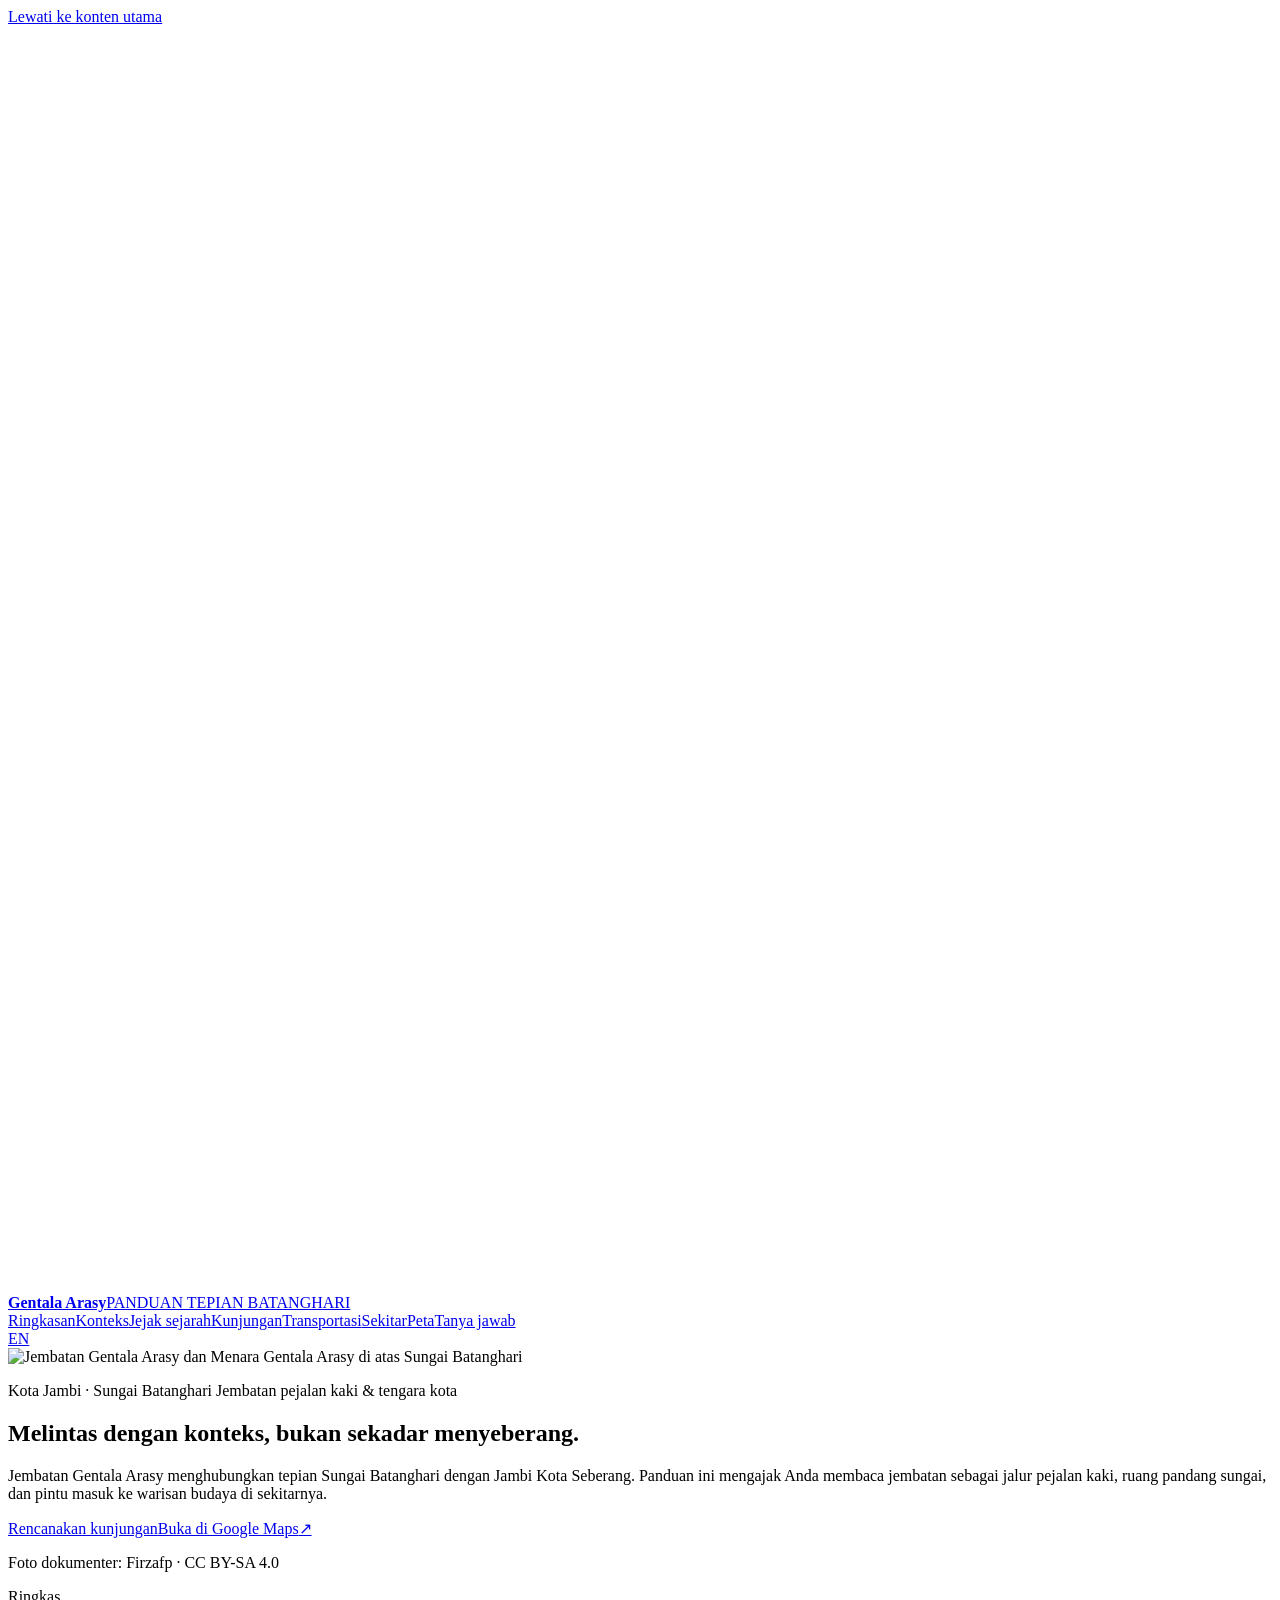
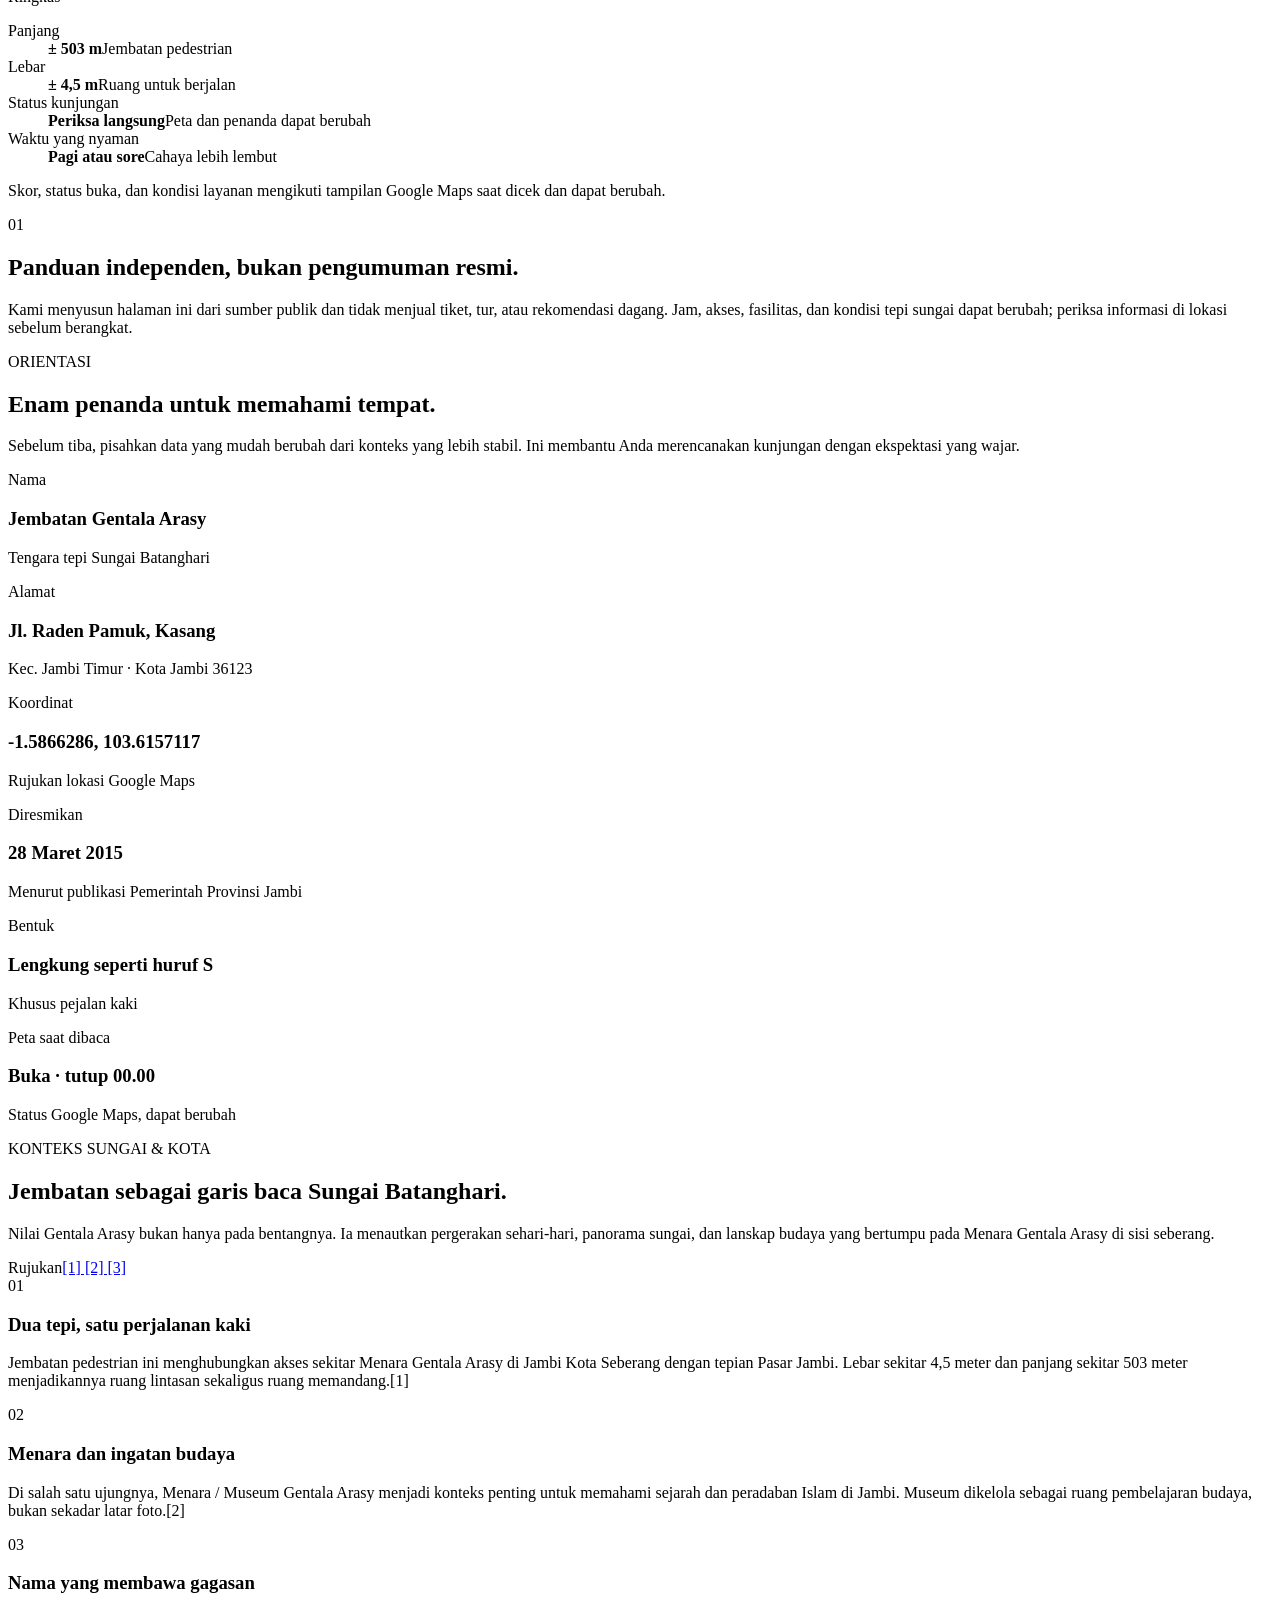
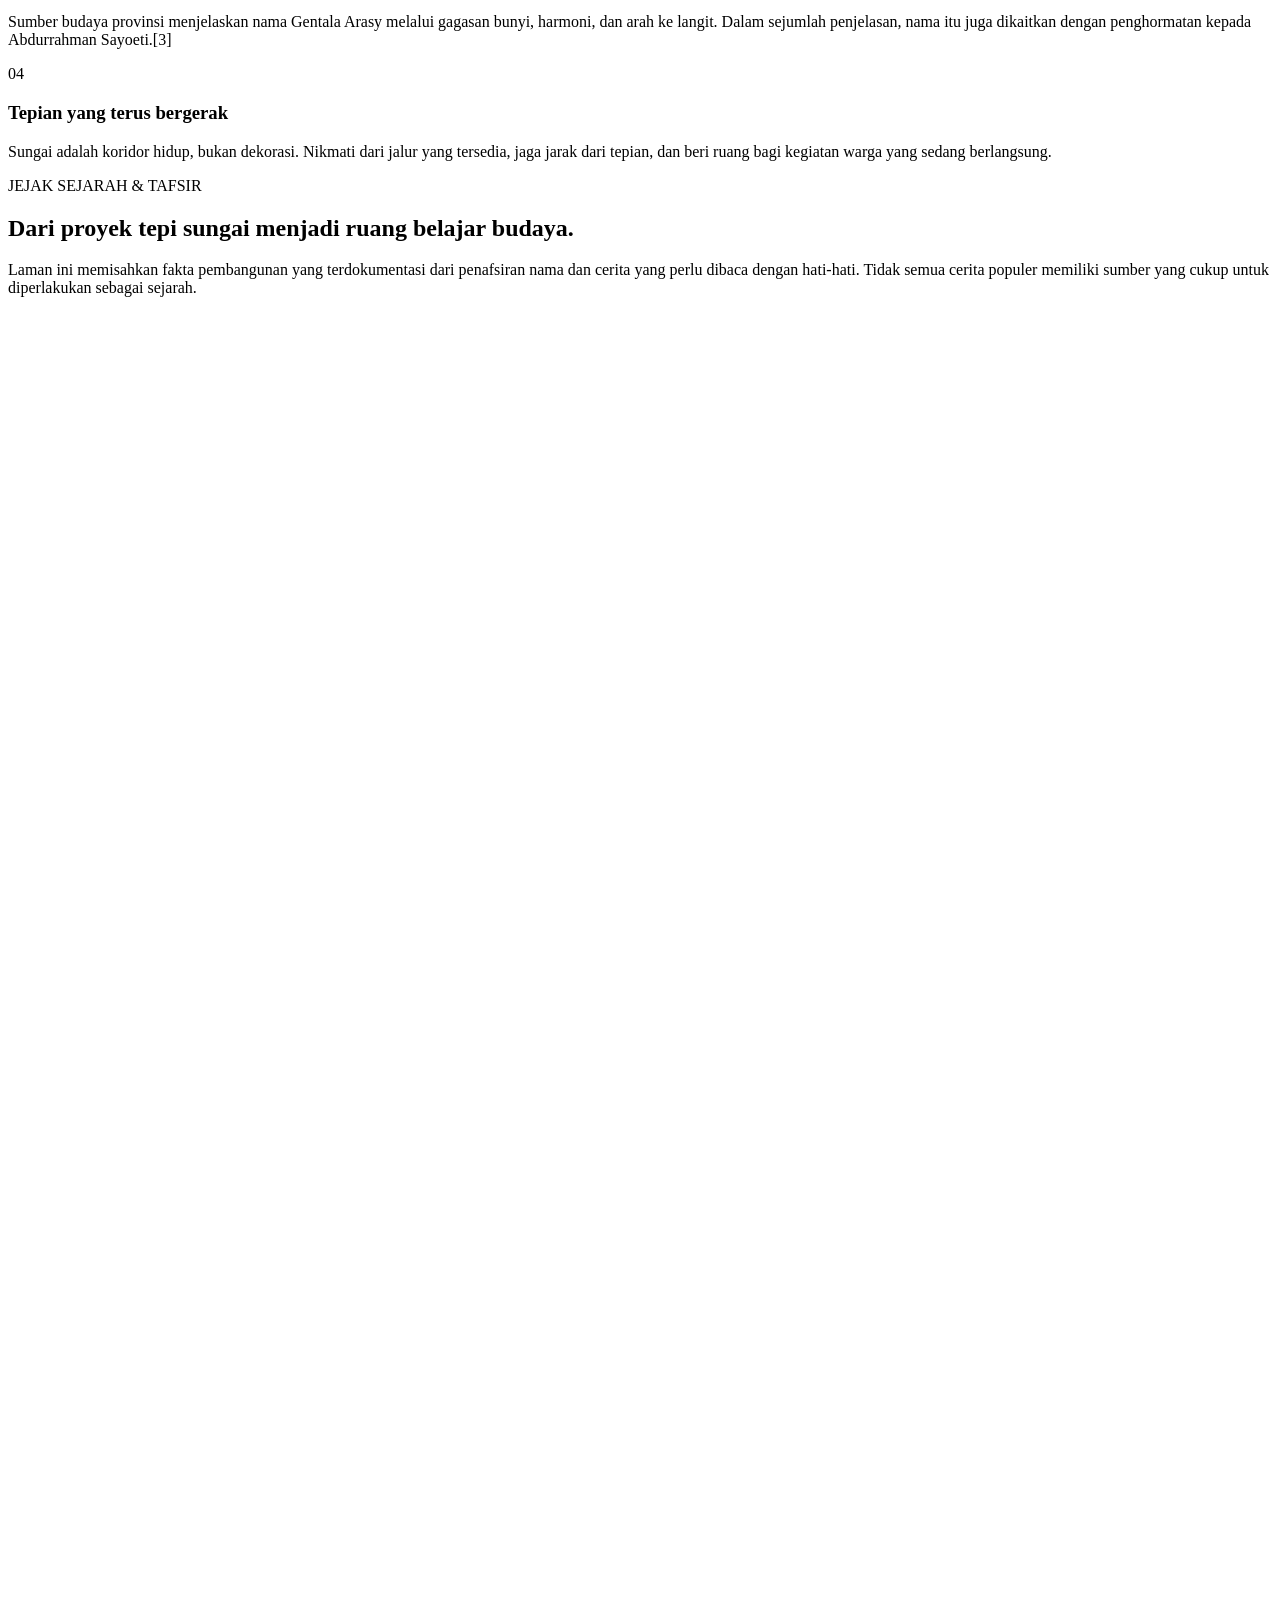
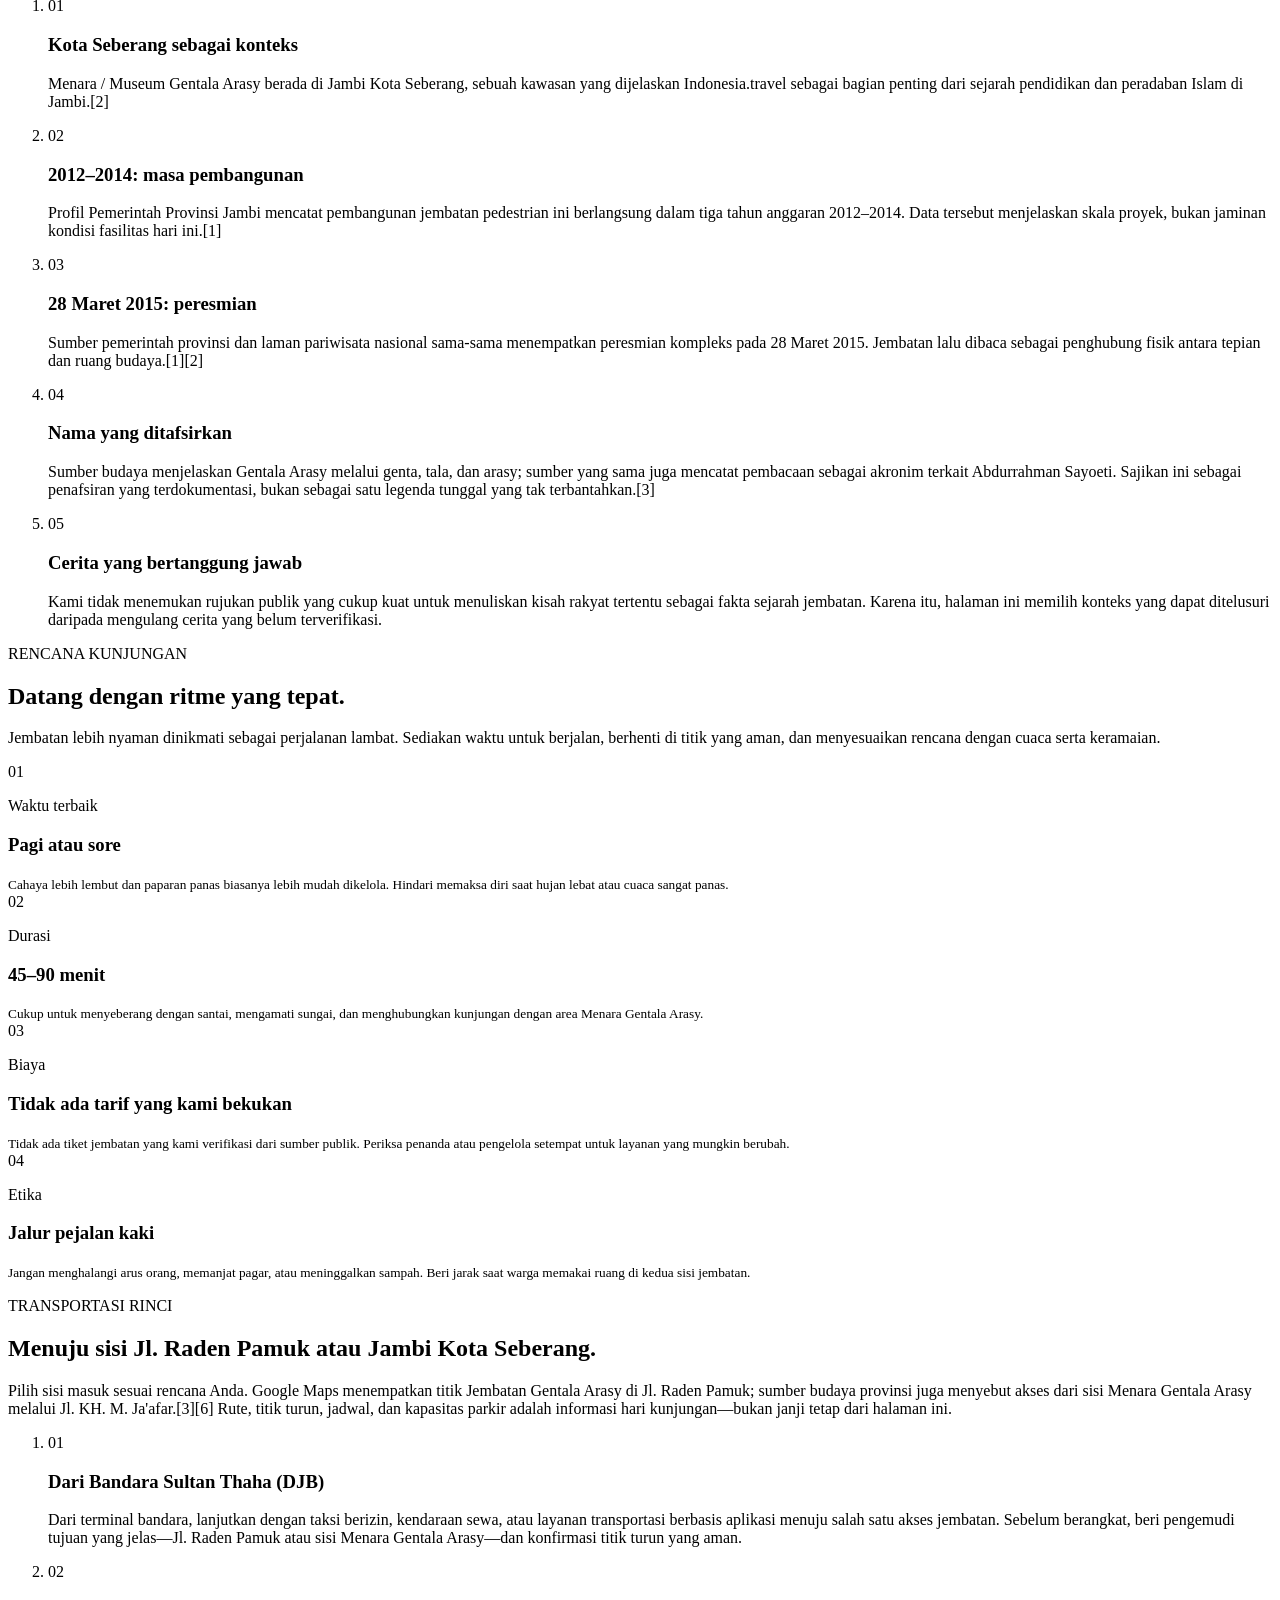
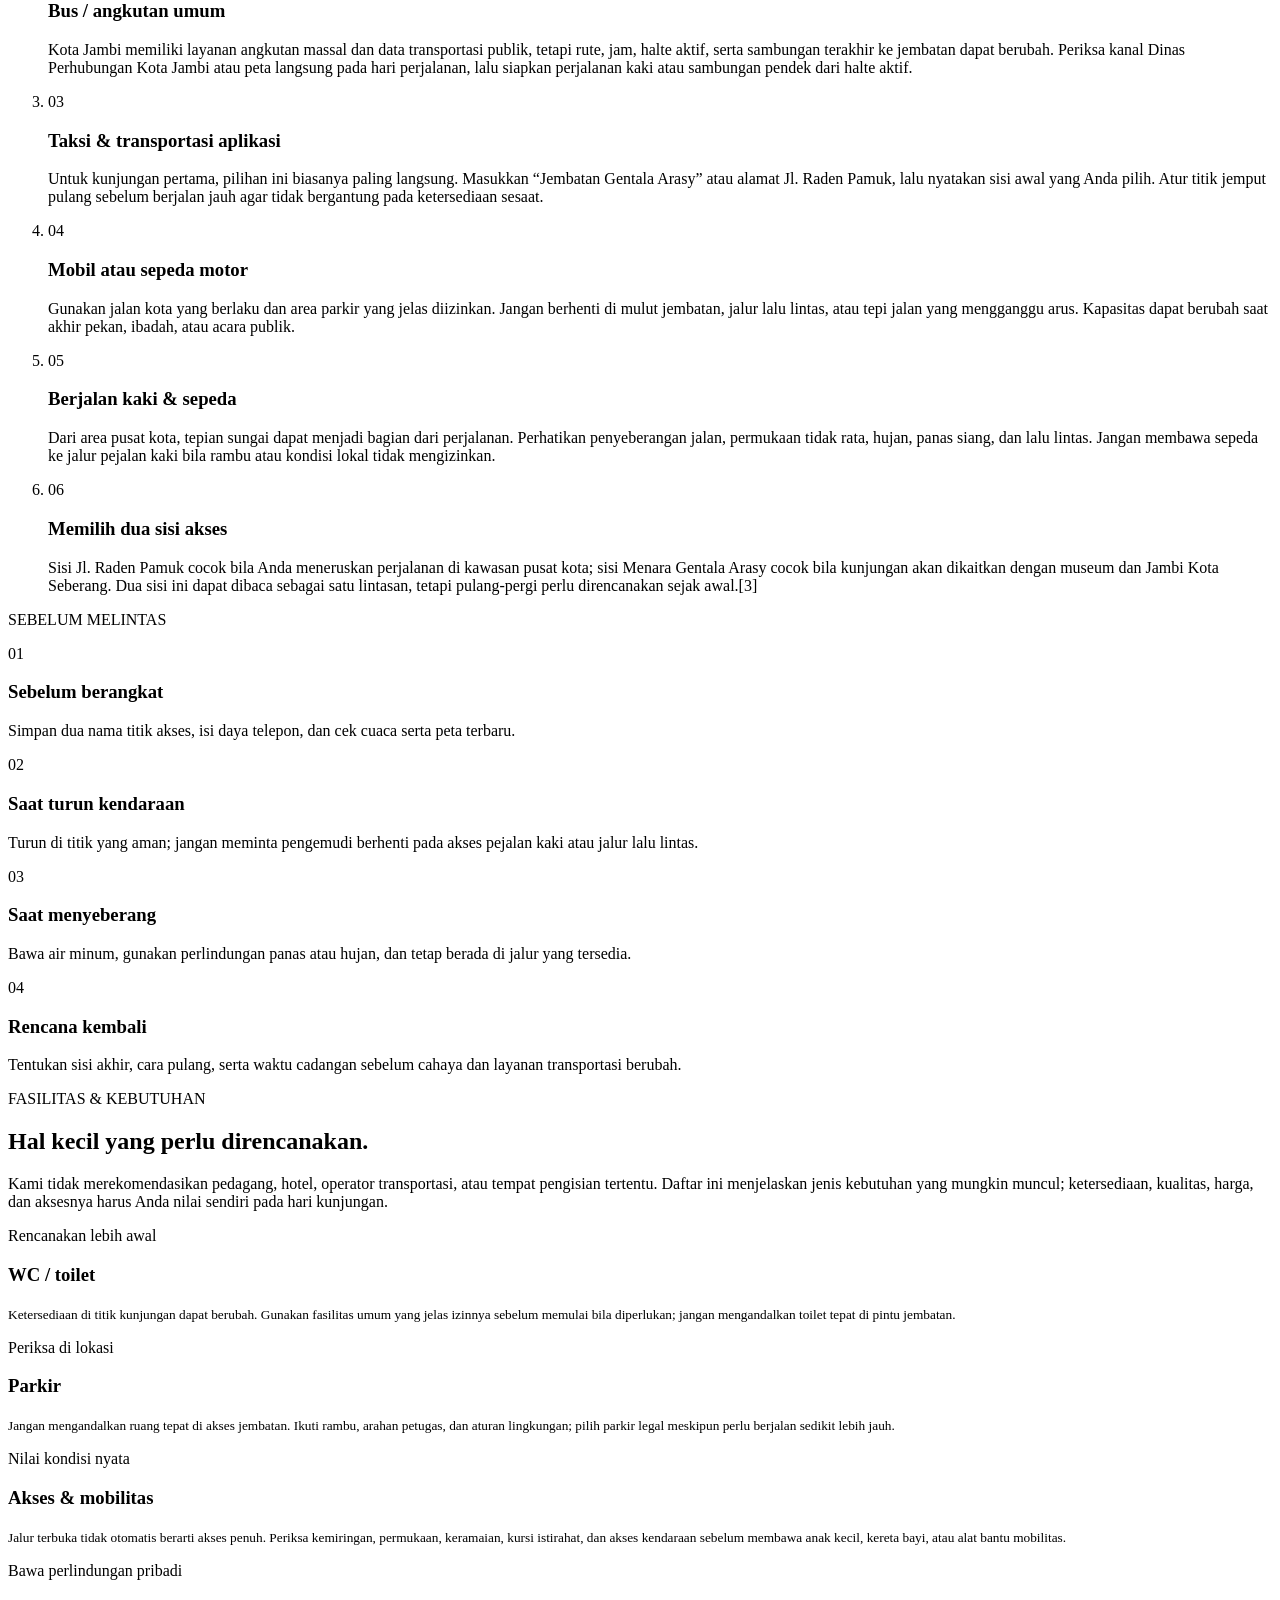
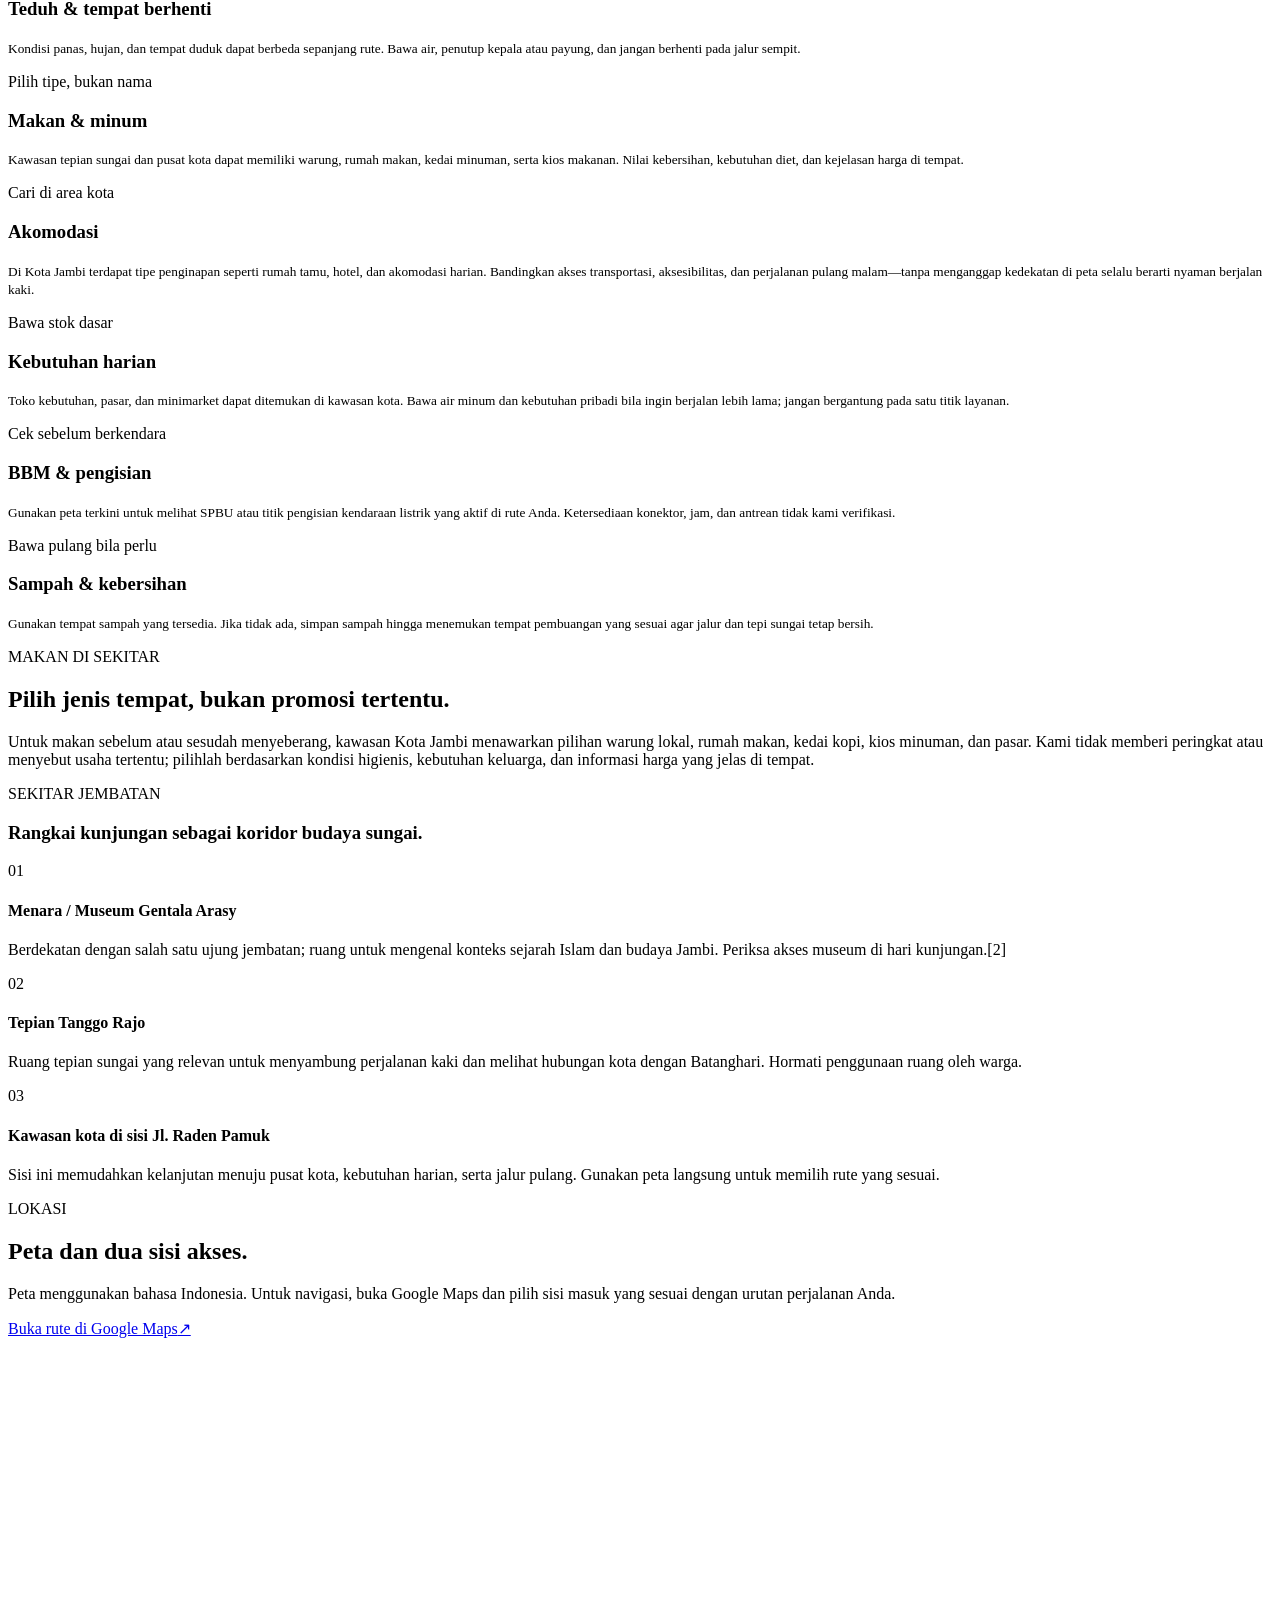
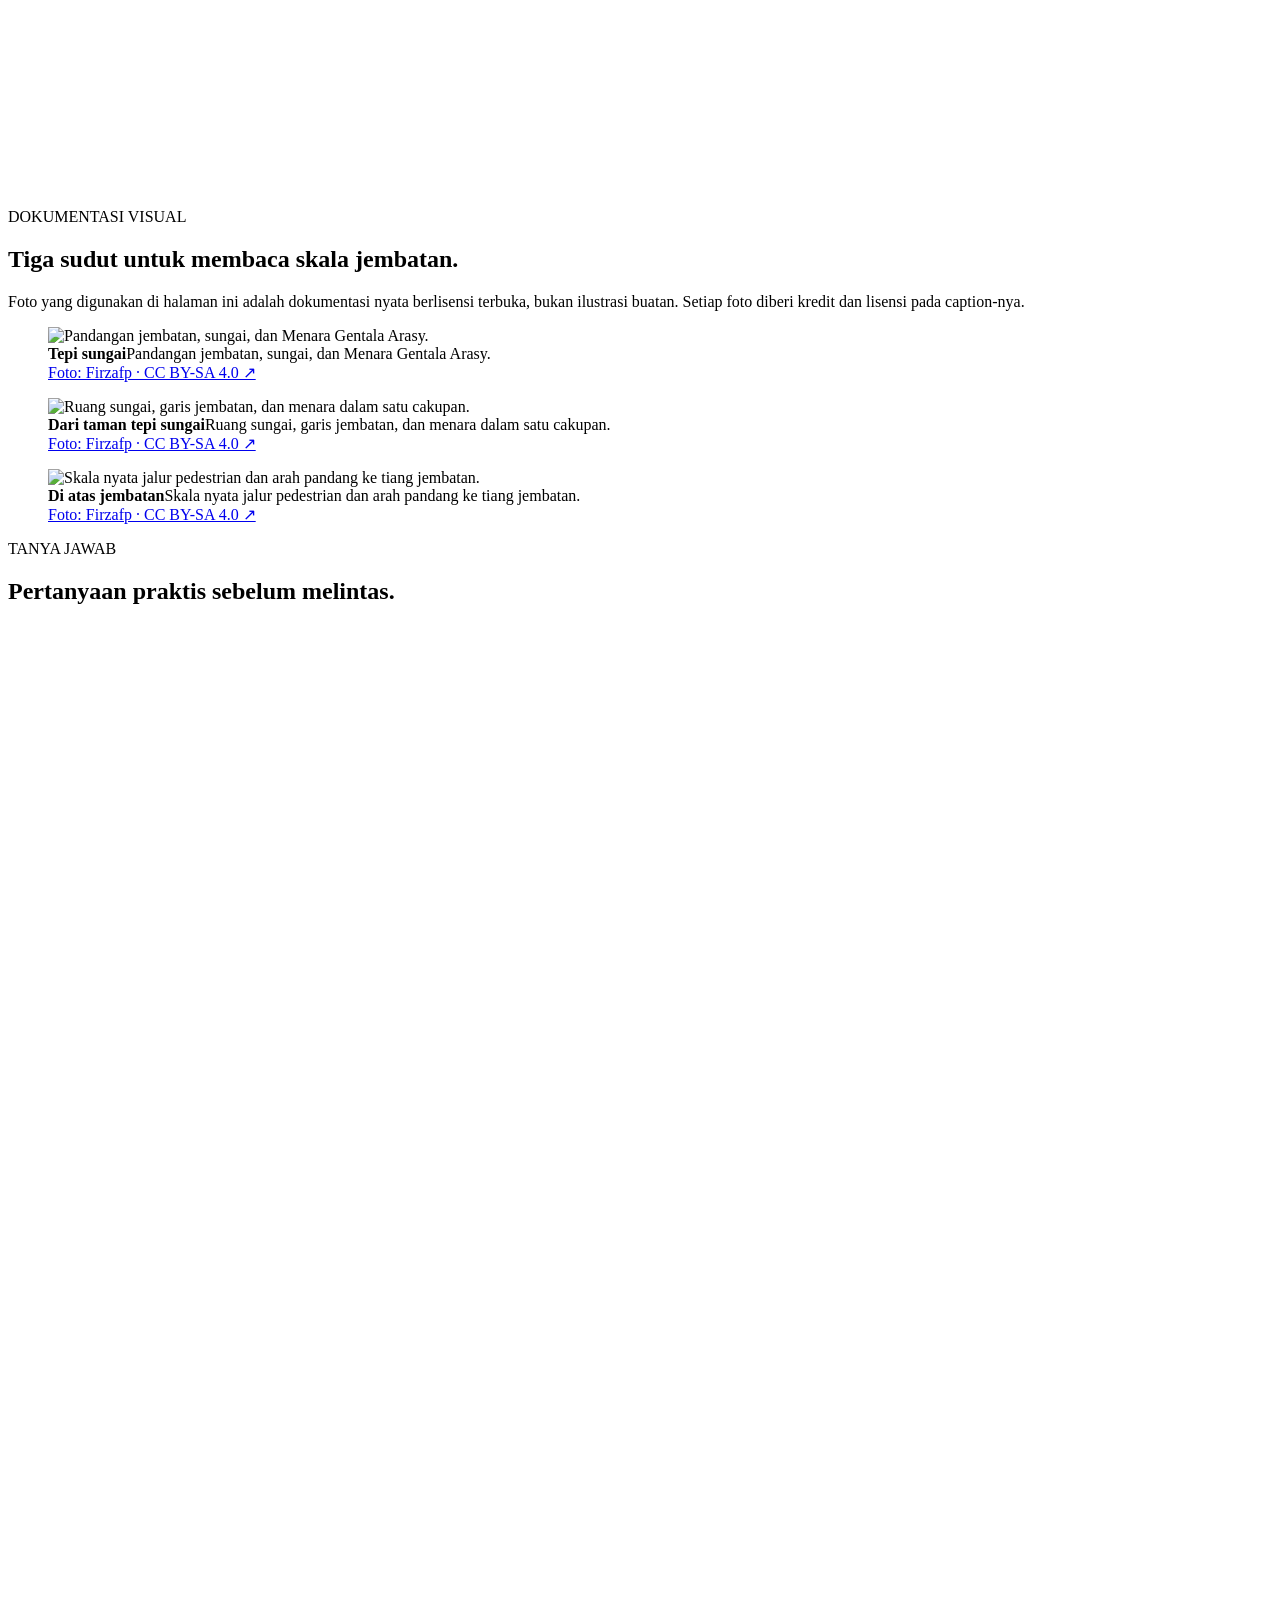
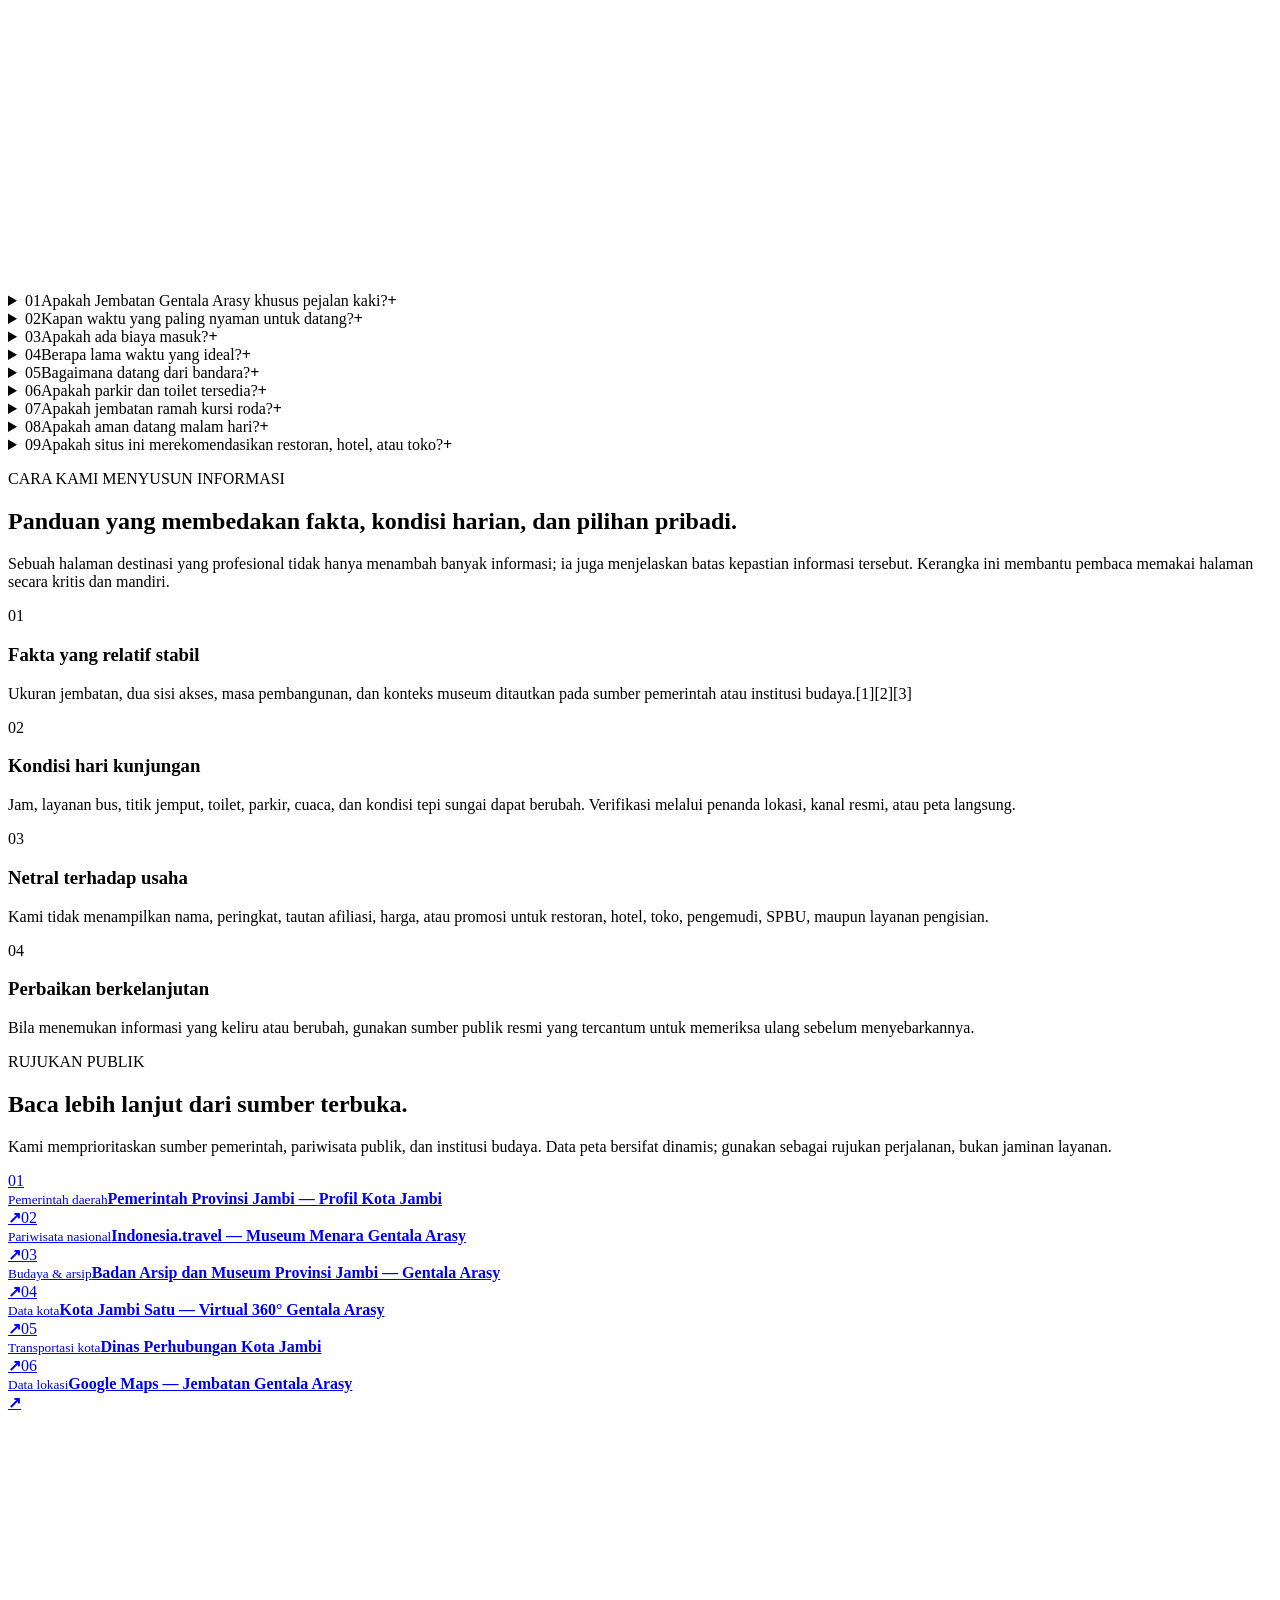
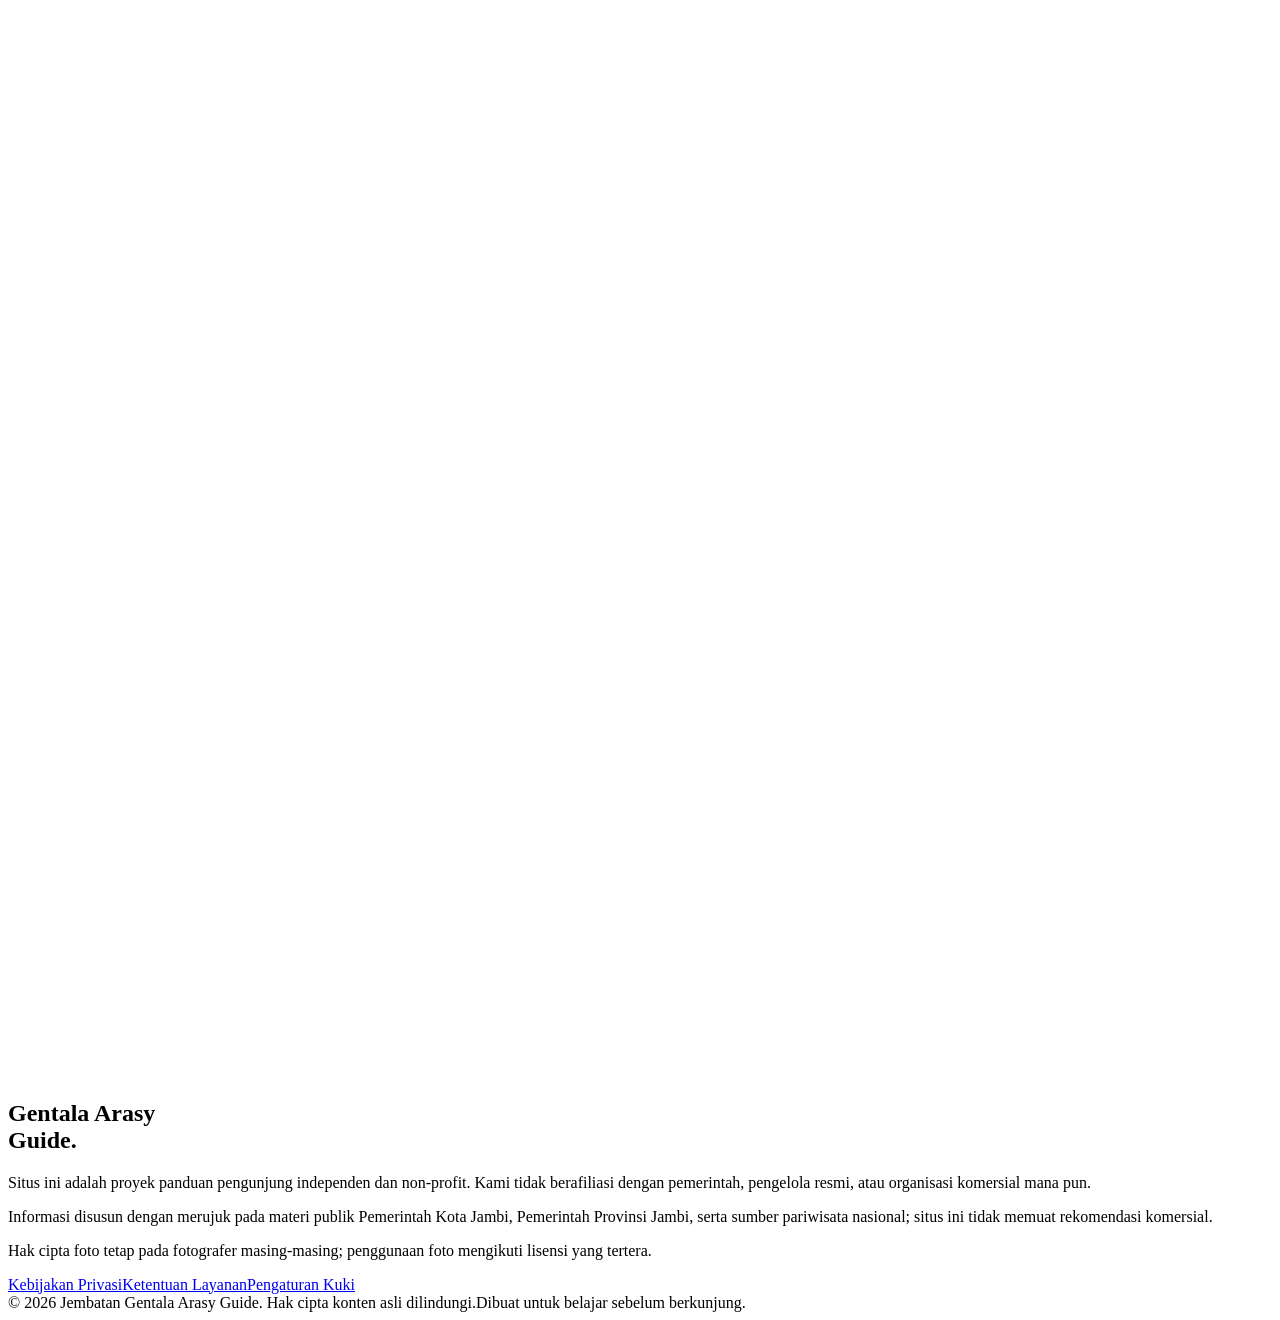
==== index.html @ a30f742a "Add files via upload" ====
<!DOCTYPE html><html lang="id"><head><meta charset="UTF-8"><meta name="viewport" content="width=device-width, initial-scale=1"><meta name="theme-color" content="#102e3b"><link rel="icon" href="/favicon.svg" type="image/svg+xml" sizes="any"><link rel="apple-touch-icon" href="/favicon.svg" sizes="180x180"><link rel="canonical" href="/"><title>Jembatan Gentala Arasy — Panduan Jambi Independen</title><meta name="description" content="Panduan independen dan non-profit untuk membaca Jembatan Gentala Arasy, Sungai Batanghari, dan konteks budaya Jambi."><meta property="og:type" content="website"><meta property="og:title" content="Jembatan Gentala Arasy — Panduan Jambi Independen"><meta property="og:description" content="Panduan independen dan non-profit untuk membaca Jembatan Gentala Arasy, Sungai Batanghari, dan konteks budaya Jambi."><meta name="twitter:card" content="summary_large_image"><link rel="preconnect" href="https://fonts.googleapis.com"><link rel="preconnect" href="https://fonts.gstatic.com" crossorigin><link href="https://fonts.googleapis.com/css2?family=Fraunces:opsz,wght@9..144,500;9..144,600;9..144,700&family=Plus+Jakarta+Sans:wght@400;500;600;700&display=swap" rel="stylesheet"><script type="application/ld+json">{"@context":"https://schema.org","@type":["TouristAttraction","LocalBusiness"],"name":"Jembatan Gentala Arasy","description":"Panduan independen dan non-profit untuk membaca Jembatan Gentala Arasy, Sungai Batanghari, dan konteks budaya Jambi.","touristType":"Wisatawan budaya dan pejalan kaki","address":{"@type":"PostalAddress","streetAddress":"CJ78+87W, Jl. Raden Pamuk, Kasang, Kec. Jambi Tim.","addressLocality":"Kota Jambi","addressRegion":"Jambi","postalCode":"36123","addressCountry":"ID"},"geo":{"@type":"GeoCoordinates","latitude":-1.5866286,"longitude":103.6157117},"openingHours":"Mo-Su 00:00-24:00","aggregateRating":{"@type":"AggregateRating","ratingValue":"4.5","reviewCount":"7341","bestRating":"5","worstRating":"1"},"sameAs":["https://maps.app.goo.gl/UxociFC798phFfW46","https://jambiprov.go.id/profil-kota-jambi-.html"]}</script><script type="application/ld+json">{"@context":"https://schema.org","@type":"FAQPage","mainEntity":[{"@type":"Question","name":"Apakah Jembatan Gentala Arasy khusus pejalan kaki?","acceptedAnswer":{"@type":"Answer","text":"Ya. Sumber publik menggambarkannya sebagai jembatan pedestrian; tetap ikuti rambu dan arahan yang berlaku saat Anda datang."}},{"@type":"Question","name":"Kapan waktu yang paling nyaman untuk datang?","acceptedAnswer":{"@type":"Answer","text":"Pagi atau sore biasanya lebih nyaman untuk berjalan dan mengurangi paparan panas. Kondisi cuaca serta kepadatan tetap perlu dipertimbangkan pada hari kunjungan."}},{"@type":"Question","name":"Apakah ada biaya masuk?","acceptedAnswer":{"@type":"Answer","text":"Kami tidak memverifikasi tarif tetap untuk menyeberangi jembatan dari sumber publik. Jangan menganggap informasi lama selalu berlaku; periksa penanda di lokasi."}},{"@type":"Question","name":"Berapa lama waktu yang ideal?","acceptedAnswer":{"@type":"Answer","text":"Sekitar 45–90 menit adalah perkiraan yang masuk akal untuk berjalan santai dan berhenti di titik yang aman; tambahkan waktu bila mengunjungi Menara / Museum Gentala Arasy."}},{"@type":"Question","name":"Bagaimana datang dari bandara?","acceptedAnswer":{"@type":"Answer","text":"Dari Bandara Sultan Thaha (DJB), lanjutkan dengan taksi, kendaraan sewa, atau transportasi berbasis aplikasi ke akses Jl. Raden Pamuk atau sisi menara. Pastikan titik turun yang aman."}},{"@type":"Question","name":"Apakah parkir dan toilet tersedia?","acceptedAnswer":{"@type":"Answer","text":"Keduanya perlu diperiksa di hari kunjungan. Gunakan area parkir resmi yang diizinkan dan rencanakan toilet sebelum masuk jalur pejalan kaki; halaman ini tidak menjanjikan ketersediaan pada titik tertentu."}},{"@type":"Question","name":"Apakah jembatan ramah kursi roda?","acceptedAnswer":{"@type":"Answer","text":"Jembatan adalah jalur terbuka, tetapi kondisi akses, kemiringan, keramaian, dan fasilitas pendukung harus dinilai langsung. Datang bersama pendamping bila membutuhkan bantuan mobilitas."}},{"@type":"Question","name":"Apakah aman datang malam hari?","acceptedAnswer":{"@type":"Answer","text":"Kondisi cahaya, keramaian, cuaca, dan transportasi pulang berubah menurut waktu. Bila datang menjelang malam, pilih rute yang Anda kenal, rencanakan titik jemput, dan ikuti arahan setempat."}},{"@type":"Question","name":"Apakah situs ini merekomendasikan restoran, hotel, atau toko?","acceptedAnswer":{"@type":"Answer","text":"Tidak. Sebagai panduan non-profit, kami hanya menjelaskan jenis layanan dan cara menilai kebutuhan praktis. Kami tidak memberi peringkat, menerima promosi, atau menyarankan usaha tertentu."}}]}</script><link rel="stylesheet" href="/_astro/BrandMark.h7Wq6V9H.css"></head><body><a class="skip-link" href="#content">Lewati ke konten utama</a><header class="site-header"><div class="site-header__inner"><a class="brand" href="/" aria-label="Jembatan Gentala Arasy Guide"><span class="brand-mark brand-mark--compact" aria-hidden="true"><svg viewBox="0 0 72 72" role="presentation" focusable="false"><path class="brand-mark__river" d="M11 53c9-8 28-8 50 0" fill="none"></path><path class="brand-mark__tower" d="M23 51V19l7-10v40M49 51V26l-6-8v32" fill="none"></path><path class="brand-mark__cable" d="M23 27 12 46m11-11-9 9m19-9 9 9m7-17 11 19" fill="none"></path></svg></span><span class="brand__copy"><strong>Gentala Arasy</strong><span>PANDUAN TEPIAN BATANGHARI</span></span></a><nav class="main-nav" aria-label="Navigasi utama"><a href="#ringkasan">Ringkasan</a><a href="#konteks">Konteks</a><a href="#warisan">Jejak sejarah</a><a href="#kunjungan">Kunjungan</a><a href="#transportasi">Transportasi</a><a href="#sekitar">Sekitar</a><a href="#peta">Peta</a><a href="#faq">Tanya jawab</a></nav><a class="language-switch" href="/en/" aria-label="Read this guide in English">EN</a></div></header><main id="content" class="guide-main"><section class="hero" aria-labelledby="hero-title"><img class="hero__photo" src="/images/gentala-arasy-river.webp" alt="Jembatan Gentala Arasy dan Menara Gentala Arasy di atas Sungai Batanghari" fetchpriority="high"><div class="hero__veil"></div><div class="hero__riverline" aria-hidden="true"><i></i><i></i><i></i><i></i></div><div class="hero__content page-shell"><div class="hero__editorial"><p class="eyebrow eyebrow--light">Kota Jambi · Sungai Batanghari <span></span> Jembatan pejalan kaki &amp; tengara kota</p><h1 id="hero-title">Melintas dengan konteks, bukan sekadar menyeberang.</h1><p class="hero__lede">Jembatan Gentala Arasy menghubungkan tepian Sungai Batanghari dengan Jambi Kota Seberang. Panduan ini mengajak Anda membaca jembatan sebagai jalur pejalan kaki, ruang pandang sungai, dan pintu masuk ke warisan budaya di sekitarnya.</p><div class="hero__actions"><a class="button button--copper" href="#kunjungan">Rencanakan kunjungan</a><a class="button button--ghost" href="https://maps.app.goo.gl/UxociFC798phFfW46" target="_blank" rel="noreferrer">Buka di Google Maps<span aria-hidden="true">↗</span></a></div><p class="photo-credit photo-credit--light">Foto dokumenter: Firzafp · CC BY-SA 4.0</p></div><aside class="hero-card" aria-label="Informasi cepat"><p class="hero-card__title">Ringkas</p><dl><div><dt>Panjang</dt><dd><strong>± 503 m</strong><span>Jembatan pedestrian</span></dd></div><div><dt>Lebar</dt><dd><strong>± 4,5 m</strong><span>Ruang untuk berjalan</span></dd></div><div><dt>Status kunjungan</dt><dd><strong>Periksa langsung</strong><span>Peta dan penanda dapat berubah</span></dd></div><div><dt>Waktu yang nyaman</dt><dd><strong>Pagi atau sore</strong><span>Cahaya lebih lembut</span></dd></div></dl><p class="hero-card__note">Skor, status buka, dan kondisi layanan mengikuti tampilan Google Maps saat dicek dan dapat berubah.</p></aside></div></section><section class="notice-strip"><div class="page-shell notice-strip__inner"><span class="notice-strip__symbol" aria-hidden="true">01</span><div><h2>Panduan independen, bukan pengumuman resmi.</h2><p>Kami menyusun halaman ini dari sumber publik dan tidak menjual tiket, tur, atau rekomendasi dagang. Jam, akses, fasilitas, dan kondisi tepi sungai dapat berubah; periksa informasi di lokasi sebelum berangkat.</p></div></div></section><section class="section section--paper" id="ringkasan"><span class="section-route-node" aria-hidden="true"></span><div class="page-shell split-intro"><div class="section-heading"><p class="eyebrow">ORIENTASI</p><h2>Enam penanda untuk memahami tempat.</h2></div><p class="section-intro">Sebelum tiba, pisahkan data yang mudah berubah dari konteks yang lebih stabil. Ini membantu Anda merencanakan kunjungan dengan ekspektasi yang wajar.</p></div><div class="page-shell fact-scape"><article class="fact-card fact-card--1"><p>Nama</p><h3>Jembatan Gentala Arasy</h3><span>Tengara tepi Sungai Batanghari</span></article><article class="fact-card fact-card--2"><p>Alamat</p><h3>Jl. Raden Pamuk, Kasang</h3><span>Kec. Jambi Timur · Kota Jambi 36123</span></article><article class="fact-card fact-card--3"><p>Koordinat</p><h3>-1.5866286, 103.6157117</h3><span>Rujukan lokasi Google Maps</span></article><article class="fact-card fact-card--4"><p>Diresmikan</p><h3>28 Maret 2015</h3><span>Menurut publikasi Pemerintah Provinsi Jambi</span></article><article class="fact-card fact-card--5"><p>Bentuk</p><h3>Lengkung seperti huruf S</h3><span>Khusus pejalan kaki</span></article><article class="fact-card fact-card--6"><p>Peta saat dibaca</p><h3>Buka · tutup 00.00</h3><span>Status Google Maps, dapat berubah</span></article></div></section><section class="section section--river" id="konteks"><span class="section-route-node" aria-hidden="true"></span><div class="page-shell river-layout"><div class="river-layout__heading"><p class="eyebrow eyebrow--copper">KONTEKS SUNGAI &amp; KOTA</p><h2>Jembatan sebagai garis baca Sungai Batanghari.</h2><p>Nilai Gentala Arasy bukan hanya pada bentangnya. Ia menautkan pergerakan sehari-hari, panorama sungai, dan lanskap budaya yang bertumpu pada Menara Gentala Arasy di sisi seberang.</p><div class="source-chip"><span>Rujukan</span><a href="#sources">[1] [2] [3]</a></div></div><div class="river-line" aria-hidden="true"><i></i><i></i><i></i><i></i></div><div class="context-stack"><article class="context-note"><span>01</span><div><h3>Dua tepi, satu perjalanan kaki</h3><p>Jembatan pedestrian ini menghubungkan akses sekitar Menara Gentala Arasy di Jambi Kota Seberang dengan tepian Pasar Jambi. Lebar sekitar 4,5 meter dan panjang sekitar 503 meter menjadikannya ruang lintasan sekaligus ruang memandang.[1]</p></div></article><article class="context-note"><span>02</span><div><h3>Menara dan ingatan budaya</h3><p>Di salah satu ujungnya, Menara / Museum Gentala Arasy menjadi konteks penting untuk memahami sejarah dan peradaban Islam di Jambi. Museum dikelola sebagai ruang pembelajaran budaya, bukan sekadar latar foto.[2]</p></div></article><article class="context-note"><span>03</span><div><h3>Nama yang membawa gagasan</h3><p>Sumber budaya provinsi menjelaskan nama Gentala Arasy melalui gagasan bunyi, harmoni, dan arah ke langit. Dalam sejumlah penjelasan, nama itu juga dikaitkan dengan penghormatan kepada Abdurrahman Sayoeti.[3]</p></div></article><article class="context-note"><span>04</span><div><h3>Tepian yang terus bergerak</h3><p>Sungai adalah koridor hidup, bukan dekorasi. Nikmati dari jalur yang tersedia, jaga jarak dari tepian, dan beri ruang bagi kegiatan warga yang sedang berlangsung.</p></div></article></div></div></section><section class="section section--heritage" id="warisan"><span class="section-route-node" aria-hidden="true"></span><div class="page-shell split-intro"><div class="section-heading"><p class="eyebrow">JEJAK SEJARAH &amp; TAFSIR</p><h2>Dari proyek tepi sungai menjadi ruang belajar budaya.</h2></div><p class="section-intro">Laman ini memisahkan fakta pembangunan yang terdokumentasi dari penafsiran nama dan cerita yang perlu dibaca dengan hati-hati. Tidak semua cerita populer memiliki sumber yang cukup untuk diperlakukan sebagai sejarah.</p></div><div class="page-shell heritage-layout"><div class="heritage-rule" aria-hidden="true"><span class="brand-mark brand-mark--compact" aria-hidden="true"><svg viewBox="0 0 72 72" role="presentation" focusable="false"><path class="brand-mark__river" d="M11 53c9-8 28-8 50 0" fill="none"></path><path class="brand-mark__tower" d="M23 51V19l7-10v40M49 51V26l-6-8v32" fill="none"></path><path class="brand-mark__cable" d="M23 27 12 46m11-11-9 9m19-9 9 9m7-17 11 19" fill="none"></path></svg></span></div><ol class="heritage-timeline"><li><span>01</span><div><h3>Kota Seberang sebagai konteks</h3><p>Menara / Museum Gentala Arasy berada di Jambi Kota Seberang, sebuah kawasan yang dijelaskan Indonesia.travel sebagai bagian penting dari sejarah pendidikan dan peradaban Islam di Jambi.[2]</p></div></li><li><span>02</span><div><h3>2012–2014: masa pembangunan</h3><p>Profil Pemerintah Provinsi Jambi mencatat pembangunan jembatan pedestrian ini berlangsung dalam tiga tahun anggaran 2012–2014. Data tersebut menjelaskan skala proyek, bukan jaminan kondisi fasilitas hari ini.[1]</p></div></li><li><span>03</span><div><h3>28 Maret 2015: peresmian</h3><p>Sumber pemerintah provinsi dan laman pariwisata nasional sama-sama menempatkan peresmian kompleks pada 28 Maret 2015. Jembatan lalu dibaca sebagai penghubung fisik antara tepian dan ruang budaya.[1][2]</p></div></li><li><span>04</span><div><h3>Nama yang ditafsirkan</h3><p>Sumber budaya menjelaskan Gentala Arasy melalui genta, tala, dan arasy; sumber yang sama juga mencatat pembacaan sebagai akronim terkait Abdurrahman Sayoeti. Sajikan ini sebagai penafsiran yang terdokumentasi, bukan sebagai satu legenda tunggal yang tak terbantahkan.[3]</p></div></li><li><span>05</span><div><h3>Cerita yang bertanggung jawab</h3><p>Kami tidak menemukan rujukan publik yang cukup kuat untuk menuliskan kisah rakyat tertentu sebagai fakta sejarah jembatan. Karena itu, halaman ini memilih konteks yang dapat ditelusuri daripada mengulang cerita yang belum terverifikasi.</p></div></li></ol></div></section><section class="section section--sand" id="kunjungan"><span class="section-route-node" aria-hidden="true"></span><div class="page-shell split-intro"><div class="section-heading"><p class="eyebrow">RENCANA KUNJUNGAN</p><h2>Datang dengan ritme yang tepat.</h2></div><p class="section-intro">Jembatan lebih nyaman dinikmati sebagai perjalanan lambat. Sediakan waktu untuk berjalan, berhenti di titik yang aman, dan menyesuaikan rencana dengan cuaca serta keramaian.</p></div><div class="page-shell visit-rail"><article class="visit-card"><span>01</span><p>Waktu terbaik</p><h3>Pagi atau sore</h3><div></div><small>Cahaya lebih lembut dan paparan panas biasanya lebih mudah dikelola. Hindari memaksa diri saat hujan lebat atau cuaca sangat panas.</small></article><article class="visit-card"><span>02</span><p>Durasi</p><h3>45–90 menit</h3><div></div><small>Cukup untuk menyeberang dengan santai, mengamati sungai, dan menghubungkan kunjungan dengan area Menara Gentala Arasy.</small></article><article class="visit-card"><span>03</span><p>Biaya</p><h3>Tidak ada tarif yang kami bekukan</h3><div></div><small>Tidak ada tiket jembatan yang kami verifikasi dari sumber publik. Periksa penanda atau pengelola setempat untuk layanan yang mungkin berubah.</small></article><article class="visit-card"><span>04</span><p>Etika</p><h3>Jalur pejalan kaki</h3><div></div><small>Jangan menghalangi arus orang, memanjat pagar, atau meninggalkan sampah. Beri jarak saat warga memakai ruang di kedua sisi jembatan.</small></article></div></section><section class="section section--paper" id="transportasi"><span class="section-route-node" aria-hidden="true"></span><div class="page-shell transport-grid"><div class="section-heading"><p class="eyebrow">TRANSPORTASI RINCI</p><h2>Menuju sisi Jl. Raden Pamuk atau Jambi Kota Seberang.</h2><p class="section-intro section-intro--left">Pilih sisi masuk sesuai rencana Anda. Google Maps menempatkan titik Jembatan Gentala Arasy di Jl. Raden Pamuk; sumber budaya provinsi juga menyebut akses dari sisi Menara Gentala Arasy melalui Jl. KH. M. Ja&#39;afar.[3][6] Rute, titik turun, jadwal, dan kapasitas parkir adalah informasi hari kunjungan—bukan janji tetap dari halaman ini.</p></div><div class="transport-detail-stack"><ol class="transport-list"><li><span>01</span><div><h3>Dari Bandara Sultan Thaha (DJB)</h3><p>Dari terminal bandara, lanjutkan dengan taksi berizin, kendaraan sewa, atau layanan transportasi berbasis aplikasi menuju salah satu akses jembatan. Sebelum berangkat, beri pengemudi tujuan yang jelas—Jl. Raden Pamuk atau sisi Menara Gentala Arasy—dan konfirmasi titik turun yang aman.</p></div></li><li><span>02</span><div><h3>Bus / angkutan umum</h3><p>Kota Jambi memiliki layanan angkutan massal dan data transportasi publik, tetapi rute, jam, halte aktif, serta sambungan terakhir ke jembatan dapat berubah. Periksa kanal Dinas Perhubungan Kota Jambi atau peta langsung pada hari perjalanan, lalu siapkan perjalanan kaki atau sambungan pendek dari halte aktif.</p></div></li><li><span>03</span><div><h3>Taksi &amp; transportasi aplikasi</h3><p>Untuk kunjungan pertama, pilihan ini biasanya paling langsung. Masukkan “Jembatan Gentala Arasy” atau alamat Jl. Raden Pamuk, lalu nyatakan sisi awal yang Anda pilih. Atur titik jemput pulang sebelum berjalan jauh agar tidak bergantung pada ketersediaan sesaat.</p></div></li><li><span>04</span><div><h3>Mobil atau sepeda motor</h3><p>Gunakan jalan kota yang berlaku dan area parkir yang jelas diizinkan. Jangan berhenti di mulut jembatan, jalur lalu lintas, atau tepi jalan yang mengganggu arus. Kapasitas dapat berubah saat akhir pekan, ibadah, atau acara publik.</p></div></li><li><span>05</span><div><h3>Berjalan kaki &amp; sepeda</h3><p>Dari area pusat kota, tepian sungai dapat menjadi bagian dari perjalanan. Perhatikan penyeberangan jalan, permukaan tidak rata, hujan, panas siang, dan lalu lintas. Jangan membawa sepeda ke jalur pejalan kaki bila rambu atau kondisi lokal tidak mengizinkan.</p></div></li><li><span>06</span><div><h3>Memilih dua sisi akses</h3><p>Sisi Jl. Raden Pamuk cocok bila Anda meneruskan perjalanan di kawasan pusat kota; sisi Menara Gentala Arasy cocok bila kunjungan akan dikaitkan dengan museum dan Jambi Kota Seberang. Dua sisi ini dapat dibaca sebagai satu lintasan, tetapi pulang-pergi perlu direncanakan sejak awal.[3]</p></div></li></ol><aside class="transport-checklist"><p class="eyebrow">SEBELUM MELINTAS</p><div><article><span>01</span><div><h3>Sebelum berangkat</h3><p>Simpan dua nama titik akses, isi daya telepon, dan cek cuaca serta peta terbaru.</p></div></article><article><span>02</span><div><h3>Saat turun kendaraan</h3><p>Turun di titik yang aman; jangan meminta pengemudi berhenti pada akses pejalan kaki atau jalur lalu lintas.</p></div></article><article><span>03</span><div><h3>Saat menyeberang</h3><p>Bawa air minum, gunakan perlindungan panas atau hujan, dan tetap berada di jalur yang tersedia.</p></div></article><article><span>04</span><div><h3>Rencana kembali</h3><p>Tentukan sisi akhir, cara pulang, serta waktu cadangan sebelum cahaya dan layanan transportasi berubah.</p></div></article></div></aside></div></div></section><section class="section section--deep" id="fasilitas"><span class="section-route-node" aria-hidden="true"></span><div class="page-shell split-intro split-intro--deep"><div class="section-heading"><p class="eyebrow eyebrow--copper">FASILITAS &amp; KEBUTUHAN</p><h2>Hal kecil yang perlu direncanakan.</h2></div><p class="section-intro">Kami tidak merekomendasikan pedagang, hotel, operator transportasi, atau tempat pengisian tertentu. Daftar ini menjelaskan jenis kebutuhan yang mungkin muncul; ketersediaan, kualitas, harga, dan aksesnya harus Anda nilai sendiri pada hari kunjungan.</p></div><div class="page-shell facility-grid"><article><p>Rencanakan lebih awal</p><h3>WC / toilet</h3><small>Ketersediaan di titik kunjungan dapat berubah. Gunakan fasilitas umum yang jelas izinnya sebelum memulai bila diperlukan; jangan mengandalkan toilet tepat di pintu jembatan.</small></article><article><p>Periksa di lokasi</p><h3>Parkir</h3><small>Jangan mengandalkan ruang tepat di akses jembatan. Ikuti rambu, arahan petugas, dan aturan lingkungan; pilih parkir legal meskipun perlu berjalan sedikit lebih jauh.</small></article><article><p>Nilai kondisi nyata</p><h3>Akses &amp; mobilitas</h3><small>Jalur terbuka tidak otomatis berarti akses penuh. Periksa kemiringan, permukaan, keramaian, kursi istirahat, dan akses kendaraan sebelum membawa anak kecil, kereta bayi, atau alat bantu mobilitas.</small></article><article><p>Bawa perlindungan pribadi</p><h3>Teduh &amp; tempat berhenti</h3><small>Kondisi panas, hujan, dan tempat duduk dapat berbeda sepanjang rute. Bawa air, penutup kepala atau payung, dan jangan berhenti pada jalur sempit.</small></article><article><p>Pilih tipe, bukan nama</p><h3>Makan &amp; minum</h3><small>Kawasan tepian sungai dan pusat kota dapat memiliki warung, rumah makan, kedai minuman, serta kios makanan. Nilai kebersihan, kebutuhan diet, dan kejelasan harga di tempat.</small></article><article><p>Cari di area kota</p><h3>Akomodasi</h3><small>Di Kota Jambi terdapat tipe penginapan seperti rumah tamu, hotel, dan akomodasi harian. Bandingkan akses transportasi, aksesibilitas, dan perjalanan pulang malam—tanpa menganggap kedekatan di peta selalu berarti nyaman berjalan kaki.</small></article><article><p>Bawa stok dasar</p><h3>Kebutuhan harian</h3><small>Toko kebutuhan, pasar, dan minimarket dapat ditemukan di kawasan kota. Bawa air minum dan kebutuhan pribadi bila ingin berjalan lebih lama; jangan bergantung pada satu titik layanan.</small></article><article><p>Cek sebelum berkendara</p><h3>BBM &amp; pengisian</h3><small>Gunakan peta terkini untuk melihat SPBU atau titik pengisian kendaraan listrik yang aktif di rute Anda. Ketersediaan konektor, jam, dan antrean tidak kami verifikasi.</small></article><article><p>Bawa pulang bila perlu</p><h3>Sampah &amp; kebersihan</h3><small>Gunakan tempat sampah yang tersedia. Jika tidak ada, simpan sampah hingga menemukan tempat pembuangan yang sesuai agar jalur dan tepi sungai tetap bersih.</small></article></div></section><section class="section section--sand" id="sekitar"><span class="section-route-node" aria-hidden="true"></span><div class="page-shell nearby-layout"><div class="nearby-layout__main"><p class="eyebrow">MAKAN DI SEKITAR</p><h2>Pilih jenis tempat, bukan promosi tertentu.</h2><p>Untuk makan sebelum atau sesudah menyeberang, kawasan Kota Jambi menawarkan pilihan warung lokal, rumah makan, kedai kopi, kios minuman, dan pasar. Kami tidak memberi peringkat atau menyebut usaha tertentu; pilihlah berdasarkan kondisi higienis, kebutuhan keluarga, dan informasi harga yang jelas di tempat.</p></div><div class="nearby-layout__side"><p class="eyebrow">SEKITAR JEMBATAN</p><h3>Rangkai kunjungan sebagai koridor budaya sungai.</h3><article><span>01</span><div><h4>Menara / Museum Gentala Arasy</h4><p>Berdekatan dengan salah satu ujung jembatan; ruang untuk mengenal konteks sejarah Islam dan budaya Jambi. Periksa akses museum di hari kunjungan.[2]</p></div></article><article><span>02</span><div><h4>Tepian Tanggo Rajo</h4><p>Ruang tepian sungai yang relevan untuk menyambung perjalanan kaki dan melihat hubungan kota dengan Batanghari. Hormati penggunaan ruang oleh warga.</p></div></article><article><span>03</span><div><h4>Kawasan kota di sisi Jl. Raden Pamuk</h4><p>Sisi ini memudahkan kelanjutan menuju pusat kota, kebutuhan harian, serta jalur pulang. Gunakan peta langsung untuk memilih rute yang sesuai.</p></div></article></div></div></section><section class="section section--paper" id="peta"><span class="section-route-node" aria-hidden="true"></span><div class="page-shell map-layout"><div class="map-copy"><p class="eyebrow">LOKASI</p><h2>Peta dan dua sisi akses.</h2><p>Peta menggunakan bahasa Indonesia. Untuk navigasi, buka Google Maps dan pilih sisi masuk yang sesuai dengan urutan perjalanan Anda.</p><a class="button button--navy" href="https://maps.app.goo.gl/UxociFC798phFfW46" target="_blank" rel="noreferrer">Buka rute di Google Maps<span aria-hidden="true">↗</span></a></div><div class="map-frame"><iframe title="Peta Jembatan Gentala Arasy" src="https://www.google.com/maps?q=Jembatan+Gentala+Arasy&amp;output=embed&amp;hl=id" width="600" height="450" style="border:0" allowfullscreen loading="lazy" referrerpolicy="strict-origin-when-cross-origin"></iframe></div></div></section><section class="section section--gallery"><span class="section-route-node" aria-hidden="true"></span><div class="page-shell split-intro"><div class="section-heading"><p class="eyebrow">DOKUMENTASI VISUAL</p><h2>Tiga sudut untuk membaca skala jembatan.</h2></div><p class="section-intro">Foto yang digunakan di halaman ini adalah dokumentasi nyata berlisensi terbuka, bukan ilustrasi buatan. Setiap foto diberi kredit dan lisensi pada caption-nya.</p></div><div class="page-shell gallery-grid"><figure class="gallery-item gallery-item--1"><img src="/images/gentala-arasy-river.webp" alt="Pandangan jembatan, sungai, dan Menara Gentala Arasy." loading="lazy"><figcaption><div><strong>Tepi sungai</strong><span>Pandangan jembatan, sungai, dan Menara Gentala Arasy.</span></div><a href="https://commons.wikimedia.org/wiki/File:Jembatan_Gentala_Arasy_-_Kota_Jambi,_JA_(12_Agustus_2023).jpg" target="_blank" rel="noreferrer">Foto: Firzafp · CC BY-SA 4.0 ↗</a></figcaption></figure><figure class="gallery-item gallery-item--2"><img src="/images/gentala-arasy-riverfront.webp" alt="Ruang sungai, garis jembatan, dan menara dalam satu cakupan." loading="lazy"><figcaption><div><strong>Dari taman tepi sungai</strong><span>Ruang sungai, garis jembatan, dan menara dalam satu cakupan.</span></div><a href="https://commons.wikimedia.org/wiki/File:Gentala_Arasy_and_its_bridge_(view_from_Putri_Pinang_Masak_Park)_-_Pasar_Jambi,_Jambi_City,_JA_(29_May_2023).jpg" target="_blank" rel="noreferrer">Foto: Firzafp · CC BY-SA 4.0 ↗</a></figcaption></figure><figure class="gallery-item gallery-item--3"><img src="/images/gentala-arasy-walkway.webp" alt="Skala nyata jalur pedestrian dan arah pandang ke tiang jembatan." loading="lazy"><figcaption><div><strong>Di atas jembatan</strong><span>Skala nyata jalur pedestrian dan arah pandang ke tiang jembatan.</span></div><a href="https://commons.wikimedia.org/wiki/File:Jembatan_(pejalan_kaki)_Gentala_Arasy_-_Kota_Jambi,_JA_(26_Nov_%2723).jpg" target="_blank" rel="noreferrer">Foto: Firzafp · CC BY-SA 4.0 ↗</a></figcaption></figure></div></section><section class="section section--faq" id="faq"><span class="section-route-node" aria-hidden="true"></span><div class="page-shell faq-layout"><div class="section-heading"><p class="eyebrow eyebrow--copper">TANYA JAWAB</p><h2>Pertanyaan praktis sebelum melintas.</h2><div class="tower-watermark" aria-hidden="true"><span class="brand-mark" aria-hidden="true"><svg viewBox="0 0 72 72" role="presentation" focusable="false"><path class="brand-mark__river" d="M11 53c9-8 28-8 50 0" fill="none"></path><path class="brand-mark__tower" d="M23 51V19l7-10v40M49 51V26l-6-8v32" fill="none"></path><path class="brand-mark__cable" d="M23 27 12 46m11-11-9 9m19-9 9 9m7-17 11 19" fill="none"></path></svg></span></div></div><div class="faq-list"><details><summary><span>01</span>Apakah Jembatan Gentala Arasy khusus pejalan kaki?<b aria-hidden="true">+</b></summary><p>Ya. Sumber publik menggambarkannya sebagai jembatan pedestrian; tetap ikuti rambu dan arahan yang berlaku saat Anda datang.[1][3]</p></details><details><summary><span>02</span>Kapan waktu yang paling nyaman untuk datang?<b aria-hidden="true">+</b></summary><p>Pagi atau sore biasanya lebih nyaman untuk berjalan dan mengurangi paparan panas. Kondisi cuaca serta kepadatan tetap perlu dipertimbangkan pada hari kunjungan.</p></details><details><summary><span>03</span>Apakah ada biaya masuk?<b aria-hidden="true">+</b></summary><p>Kami tidak memverifikasi tarif tetap untuk menyeberangi jembatan dari sumber publik. Jangan menganggap informasi lama selalu berlaku; periksa penanda di lokasi.</p></details><details><summary><span>04</span>Berapa lama waktu yang ideal?<b aria-hidden="true">+</b></summary><p>Sekitar 45–90 menit adalah perkiraan yang masuk akal untuk berjalan santai dan berhenti di titik yang aman; tambahkan waktu bila mengunjungi Menara / Museum Gentala Arasy.</p></details><details><summary><span>05</span>Bagaimana datang dari bandara?<b aria-hidden="true">+</b></summary><p>Dari Bandara Sultan Thaha (DJB), lanjutkan dengan taksi, kendaraan sewa, atau transportasi berbasis aplikasi ke akses Jl. Raden Pamuk atau sisi menara. Pastikan titik turun yang aman.</p></details><details><summary><span>06</span>Apakah parkir dan toilet tersedia?<b aria-hidden="true">+</b></summary><p>Keduanya perlu diperiksa di hari kunjungan. Gunakan area parkir resmi yang diizinkan dan rencanakan toilet sebelum masuk jalur pejalan kaki; halaman ini tidak menjanjikan ketersediaan pada titik tertentu.</p></details><details><summary><span>07</span>Apakah jembatan ramah kursi roda?<b aria-hidden="true">+</b></summary><p>Jembatan adalah jalur terbuka, tetapi kondisi akses, kemiringan, keramaian, dan fasilitas pendukung harus dinilai langsung. Datang bersama pendamping bila membutuhkan bantuan mobilitas.</p></details><details><summary><span>08</span>Apakah aman datang malam hari?<b aria-hidden="true">+</b></summary><p>Kondisi cahaya, keramaian, cuaca, dan transportasi pulang berubah menurut waktu. Bila datang menjelang malam, pilih rute yang Anda kenal, rencanakan titik jemput, dan ikuti arahan setempat.</p></details><details><summary><span>09</span>Apakah situs ini merekomendasikan restoran, hotel, atau toko?<b aria-hidden="true">+</b></summary><p>Tidak. Sebagai panduan non-profit, kami hanya menjelaskan jenis layanan dan cara menilai kebutuhan praktis. Kami tidak memberi peringkat, menerima promosi, atau menyarankan usaha tertentu.</p></details></div></div></section><section class="section section--method"><span class="section-route-node" aria-hidden="true"></span><div class="page-shell method-layout"><div class="section-heading"><p class="eyebrow">CARA KAMI MENYUSUN INFORMASI</p><h2>Panduan yang membedakan fakta, kondisi harian, dan pilihan pribadi.</h2><p class="section-intro section-intro--left">Sebuah halaman destinasi yang profesional tidak hanya menambah banyak informasi; ia juga menjelaskan batas kepastian informasi tersebut. Kerangka ini membantu pembaca memakai halaman secara kritis dan mandiri.</p></div><div class="method-list"><article><span>01</span><div><h3>Fakta yang relatif stabil</h3><p>Ukuran jembatan, dua sisi akses, masa pembangunan, dan konteks museum ditautkan pada sumber pemerintah atau institusi budaya.[1][2][3]</p></div></article><article><span>02</span><div><h3>Kondisi hari kunjungan</h3><p>Jam, layanan bus, titik jemput, toilet, parkir, cuaca, dan kondisi tepi sungai dapat berubah. Verifikasi melalui penanda lokasi, kanal resmi, atau peta langsung.</p></div></article><article><span>03</span><div><h3>Netral terhadap usaha</h3><p>Kami tidak menampilkan nama, peringkat, tautan afiliasi, harga, atau promosi untuk restoran, hotel, toko, pengemudi, SPBU, maupun layanan pengisian.</p></div></article><article><span>04</span><div><h3>Perbaikan berkelanjutan</h3><p>Bila menemukan informasi yang keliru atau berubah, gunakan sumber publik resmi yang tercantum untuk memeriksa ulang sebelum menyebarkannya.</p></div></article></div></div></section><section class="section section--sources" id="sources"><span class="section-route-node" aria-hidden="true"></span><div class="page-shell sources-layout"><div class="section-heading"><p class="eyebrow">RUJUKAN PUBLIK</p><h2>Baca lebih lanjut dari sumber terbuka.</h2><p class="section-intro section-intro--left">Kami memprioritaskan sumber pemerintah, pariwisata publik, dan institusi budaya. Data peta bersifat dinamis; gunakan sebagai rujukan perjalanan, bukan jaminan layanan.</p></div><div class="source-list"><a href="https://jambiprov.go.id/profil-kota-jambi-.html" target="_blank" rel="noreferrer"><span>01</span><div><small>Pemerintah daerah</small><strong>Pemerintah Provinsi Jambi — Profil Kota Jambi</strong></div><b aria-hidden="true">↗</b></a><a href="https://www.indonesia.travel/gb/en/destination/sumatra/jambi/museum-menara-gentala-arasy-and-islamic-civilization-in-jambi" target="_blank" rel="noreferrer"><span>02</span><div><small>Pariwisata nasional</small><strong>Indonesia.travel — Museum Menara Gentala Arasy</strong></div><b aria-hidden="true">↗</b></a><a href="https://bams.jambiprov.go.id/gentala-arasy-jambi-dan-keistimewaannya/" target="_blank" rel="noreferrer"><span>03</span><div><small>Budaya &amp; arsip</small><strong>Badan Arsip dan Museum Provinsi Jambi — Gentala Arasy</strong></div><b aria-hidden="true">↗</b></a><a href="https://kotajambisatu.jambikota.go.id/virtual/gentala-arasy" target="_blank" rel="noreferrer"><span>04</span><div><small>Data kota</small><strong>Kota Jambi Satu — Virtual 360° Gentala Arasy</strong></div><b aria-hidden="true">↗</b></a><a href="https://kotajambisatu.jambikota.go.id/organisasi/dinas-perhubungan" target="_blank" rel="noreferrer"><span>05</span><div><small>Transportasi kota</small><strong>Dinas Perhubungan Kota Jambi</strong></div><b aria-hidden="true">↗</b></a><a href="https://maps.app.goo.gl/UxociFC798phFfW46" target="_blank" rel="noreferrer"><span>06</span><div><small>Data lokasi</small><strong>Google Maps — Jembatan Gentala Arasy</strong></div><b aria-hidden="true">↗</b></a></div></div></section></main><footer class="site-footer"><div class="page-shell site-footer__grid"><div class="footer-brand"><span class="brand-mark" aria-hidden="true"><svg viewBox="0 0 72 72" role="presentation" focusable="false"><path class="brand-mark__river" d="M11 53c9-8 28-8 50 0" fill="none"></path><path class="brand-mark__tower" d="M23 51V19l7-10v40M49 51V26l-6-8v32" fill="none"></path><path class="brand-mark__cable" d="M23 27 12 46m11-11-9 9m19-9 9 9m7-17 11 19" fill="none"></path></svg></span><h2>Gentala Arasy<br>Guide.</h2></div><div class="footer-copy"><p>Situs ini adalah proyek panduan pengunjung independen dan non-profit. Kami tidak berafiliasi dengan pemerintah, pengelola resmi, atau organisasi komersial mana pun.</p><p>Informasi disusun dengan merujuk pada materi publik Pemerintah Kota Jambi, Pemerintah Provinsi Jambi, serta sumber pariwisata nasional; situs ini tidak memuat rekomendasi komersial.</p><p>Hak cipta foto tetap pada fotografer masing-masing; penggunaan foto mengikuti lisensi yang tertera.</p></div><nav aria-label="Tautan legal"><a href="/legal/privacy/">Kebijakan Privasi</a><a href="/legal/terms/">Ketentuan Layanan</a><a href="/legal/cookies/">Pengaturan Kuki</a></nav></div><div class="page-shell site-footer__bottom"><span>© 2026 Jembatan Gentala Arasy Guide. Hak cipta konten asli dilindungi.</span><span>Dibuat untuk belajar sebelum berkunjung.</span></div></footer><script>(function(){const gaId = "G-HXM22WWPKP";

      const preference = localStorage.getItem("jga-cookie-preferences");
      if (preference === "analytics") {
        window.dataLayer = window.dataLayer || [];
        function gtag(){window.dataLayer.push(arguments);}
        gtag("js", new Date());
        gtag("config", gaId, { anonymize_ip: true });
        const script = document.createElement("script");
        script.async = true;
        script.src = `https://www.googletagmanager.com/gtag/js?id=${gaId}`;
        document.head.appendChild(script);
      }
    })();</script></body></html>
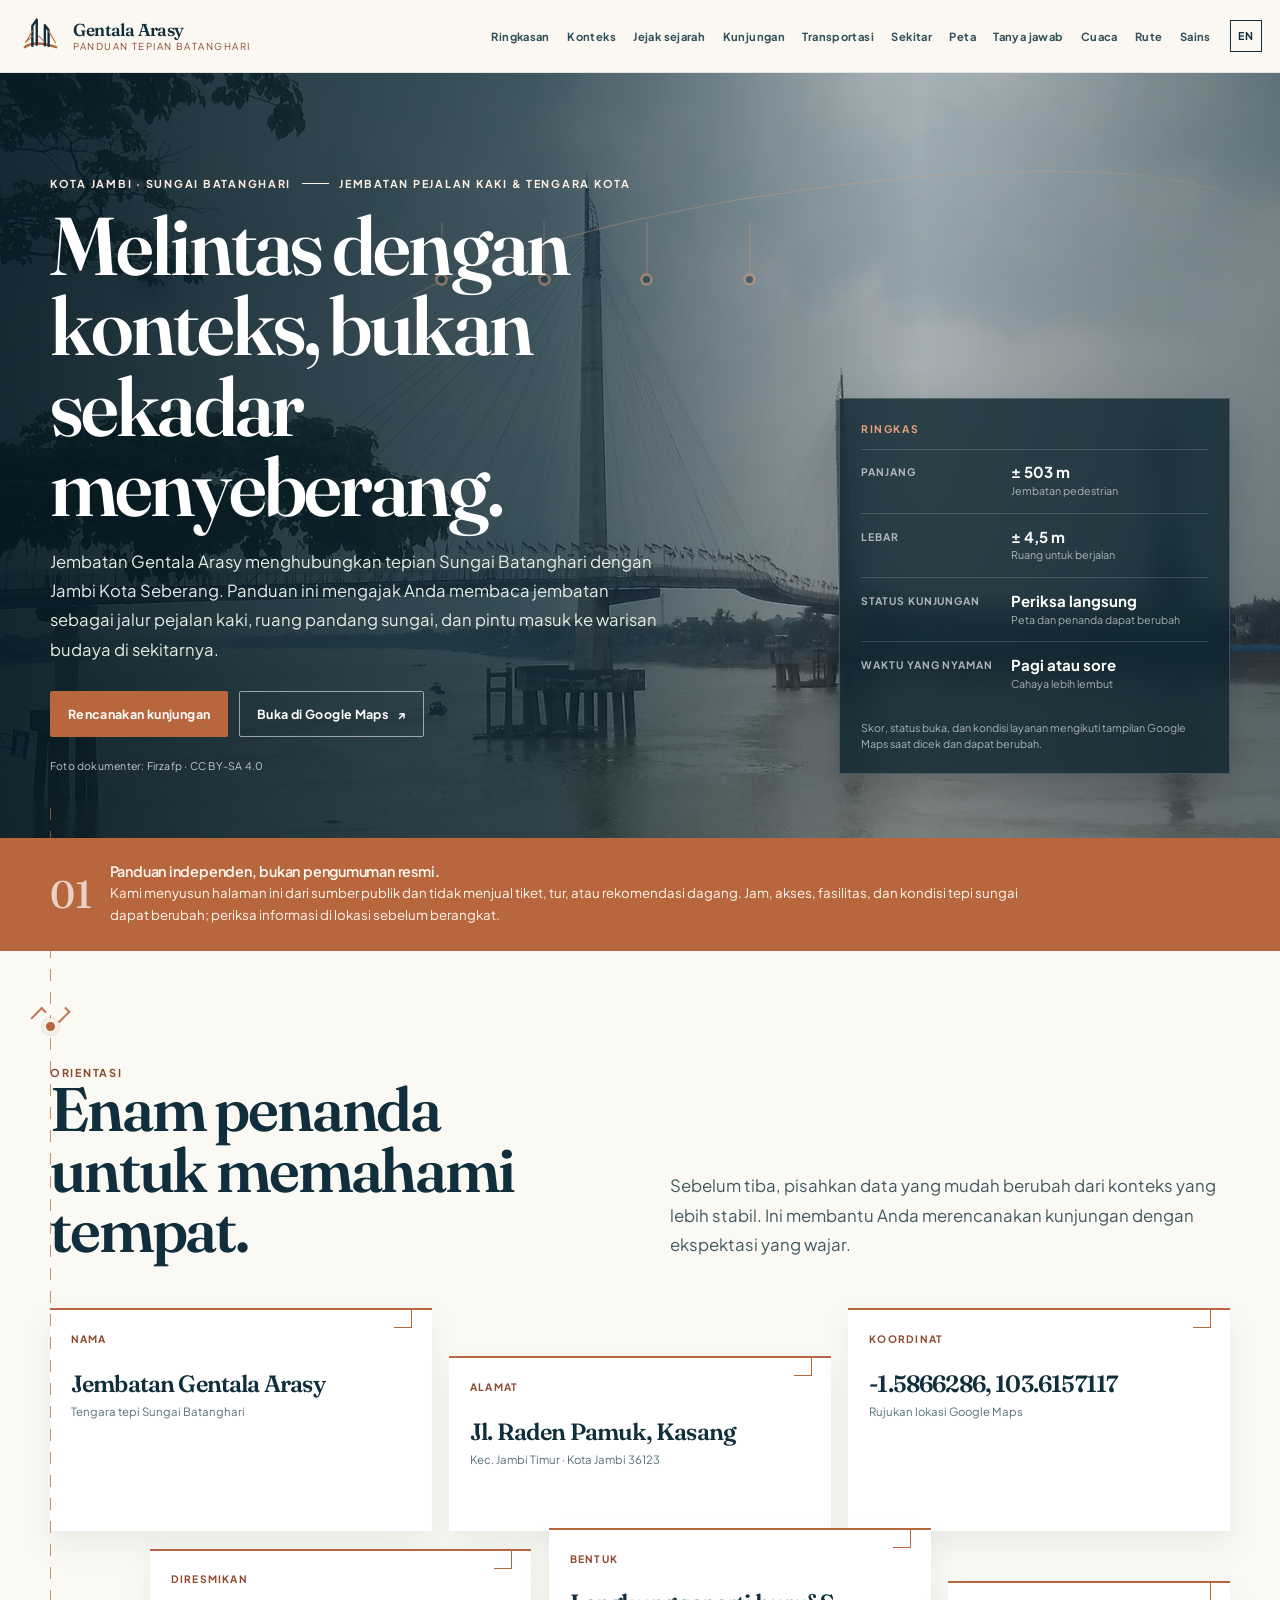
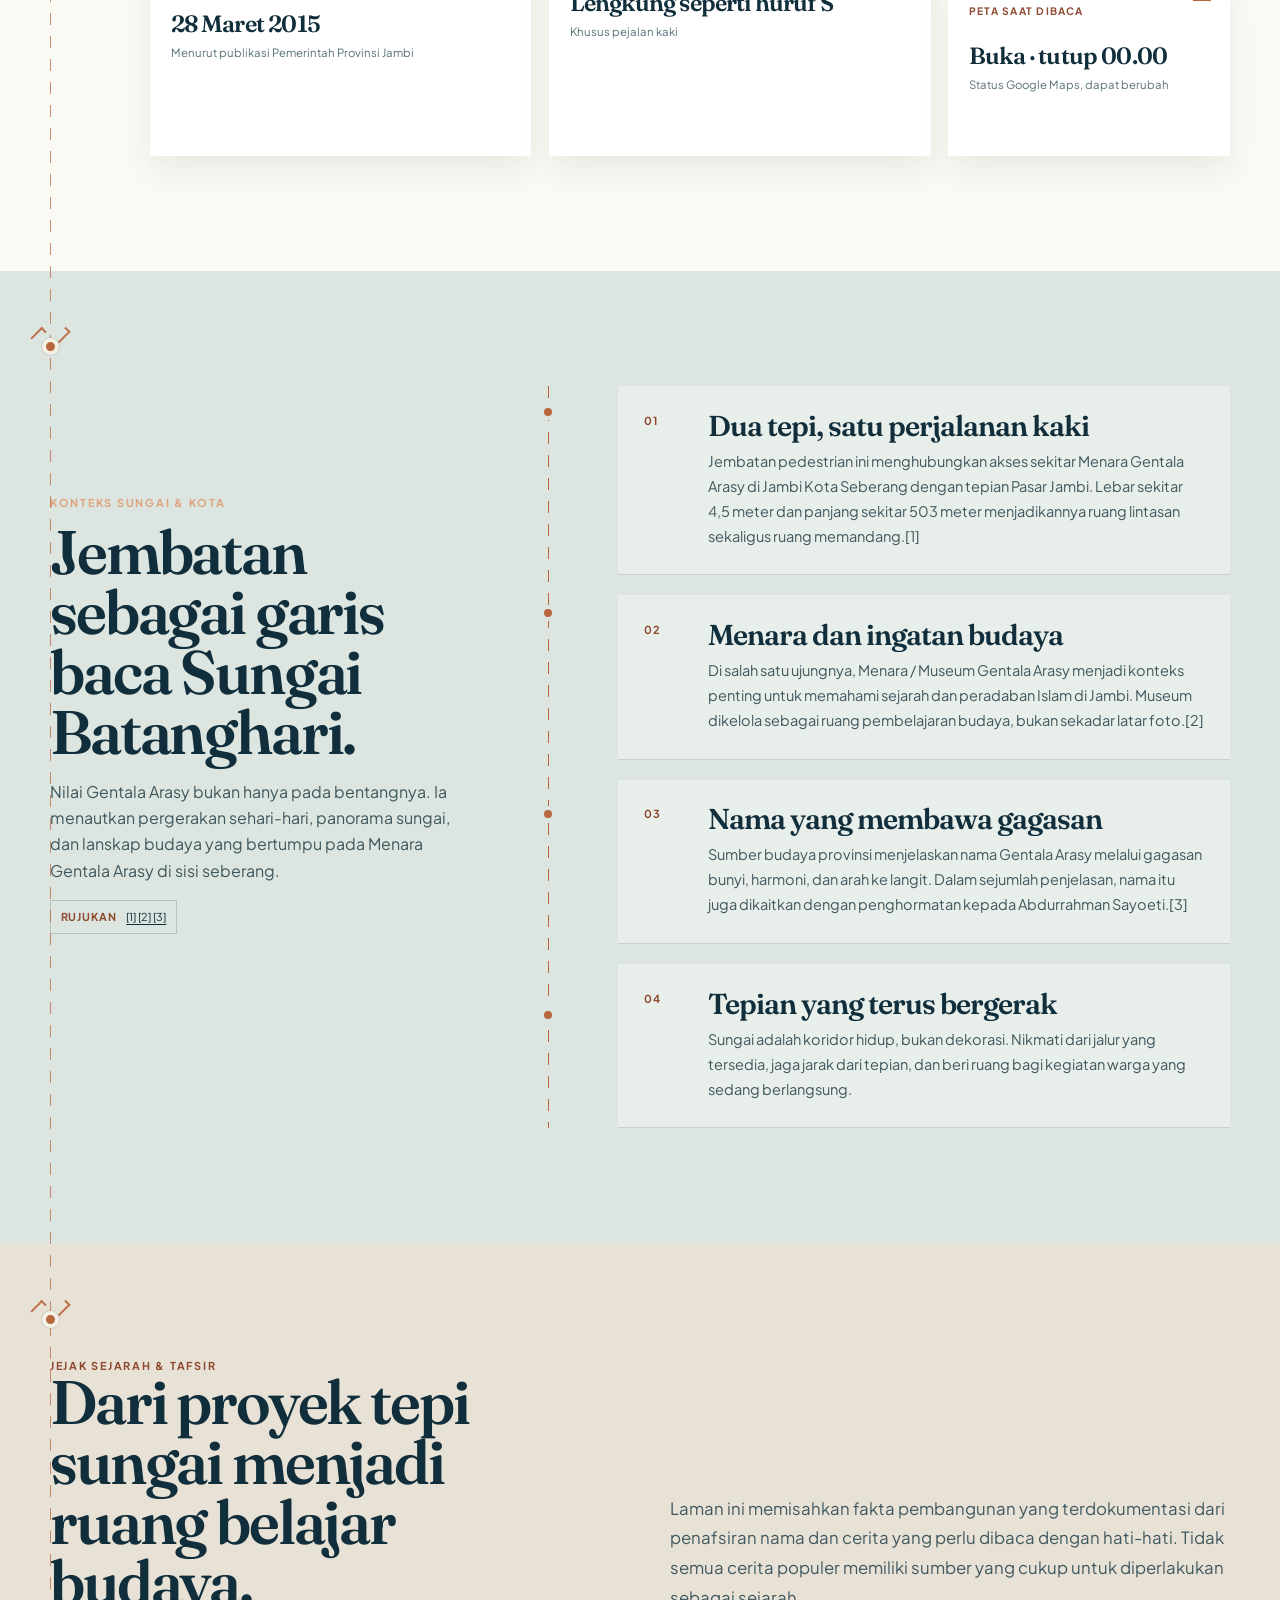
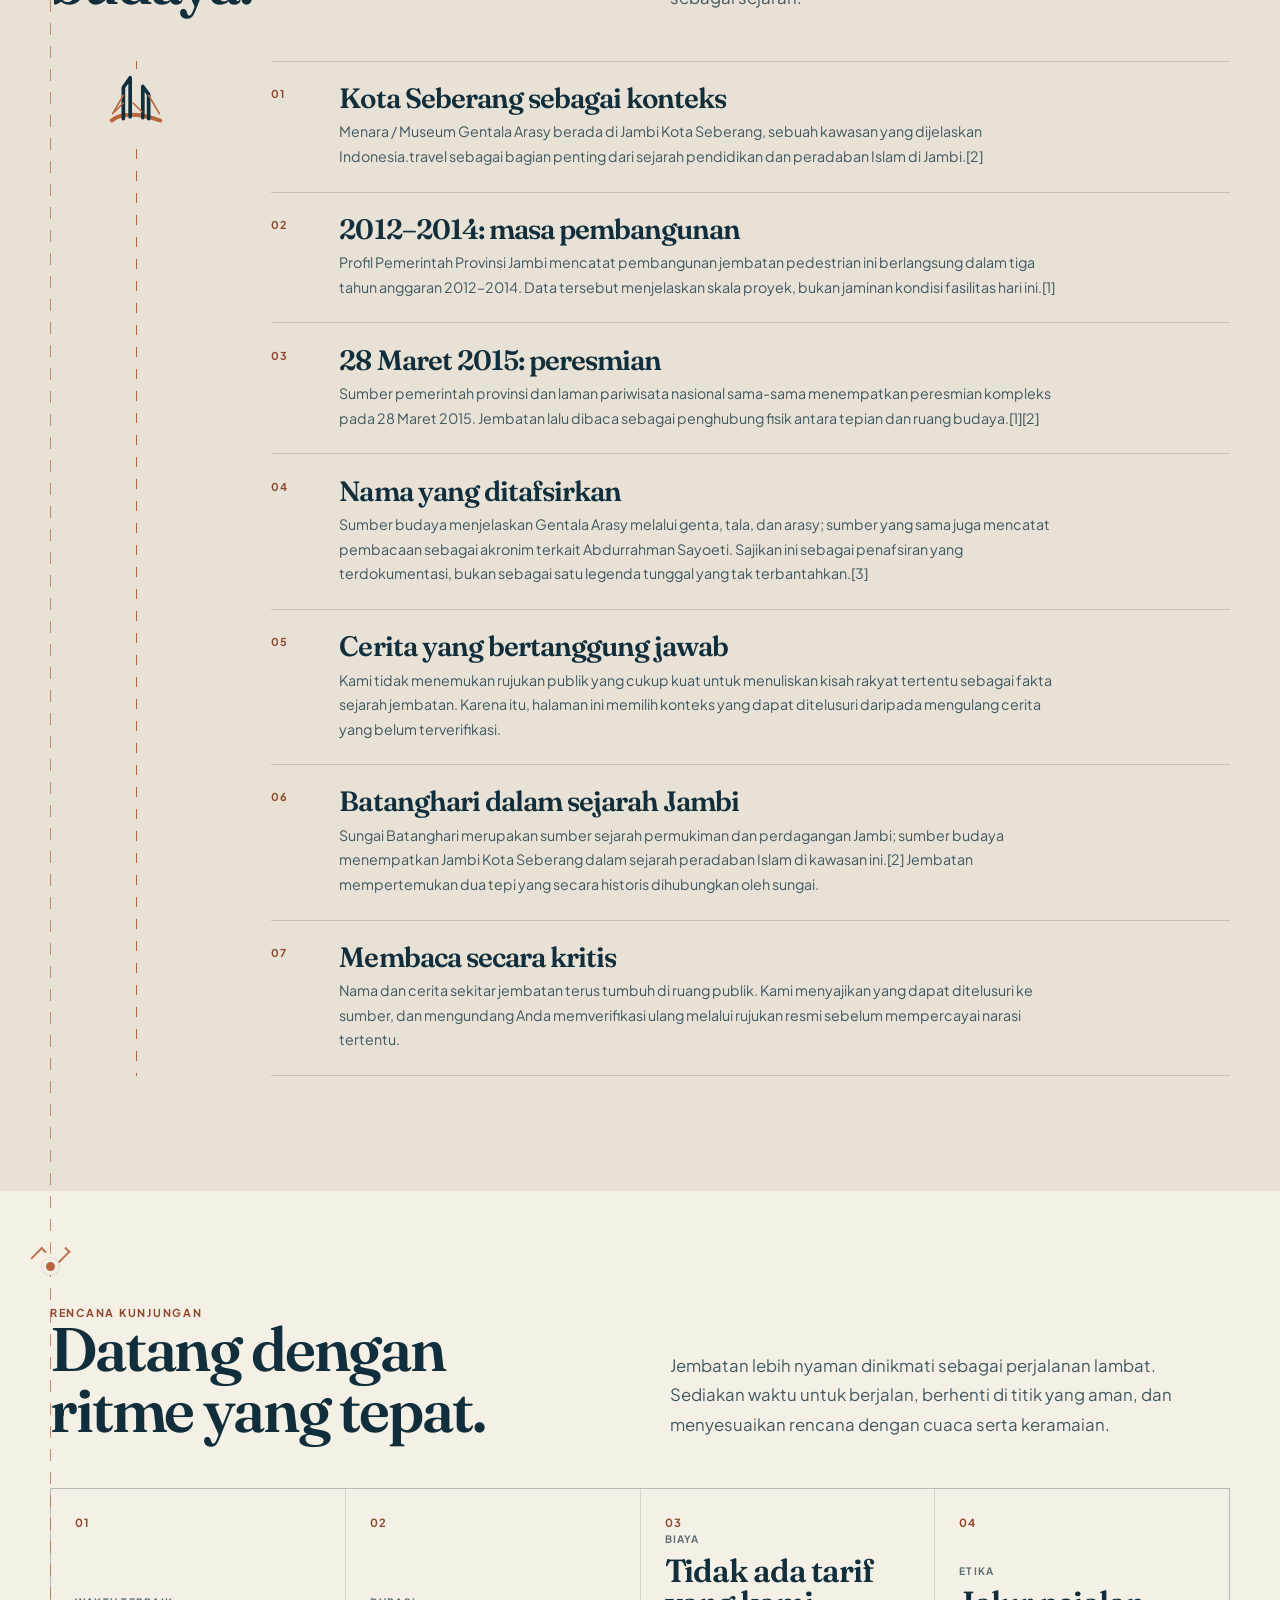
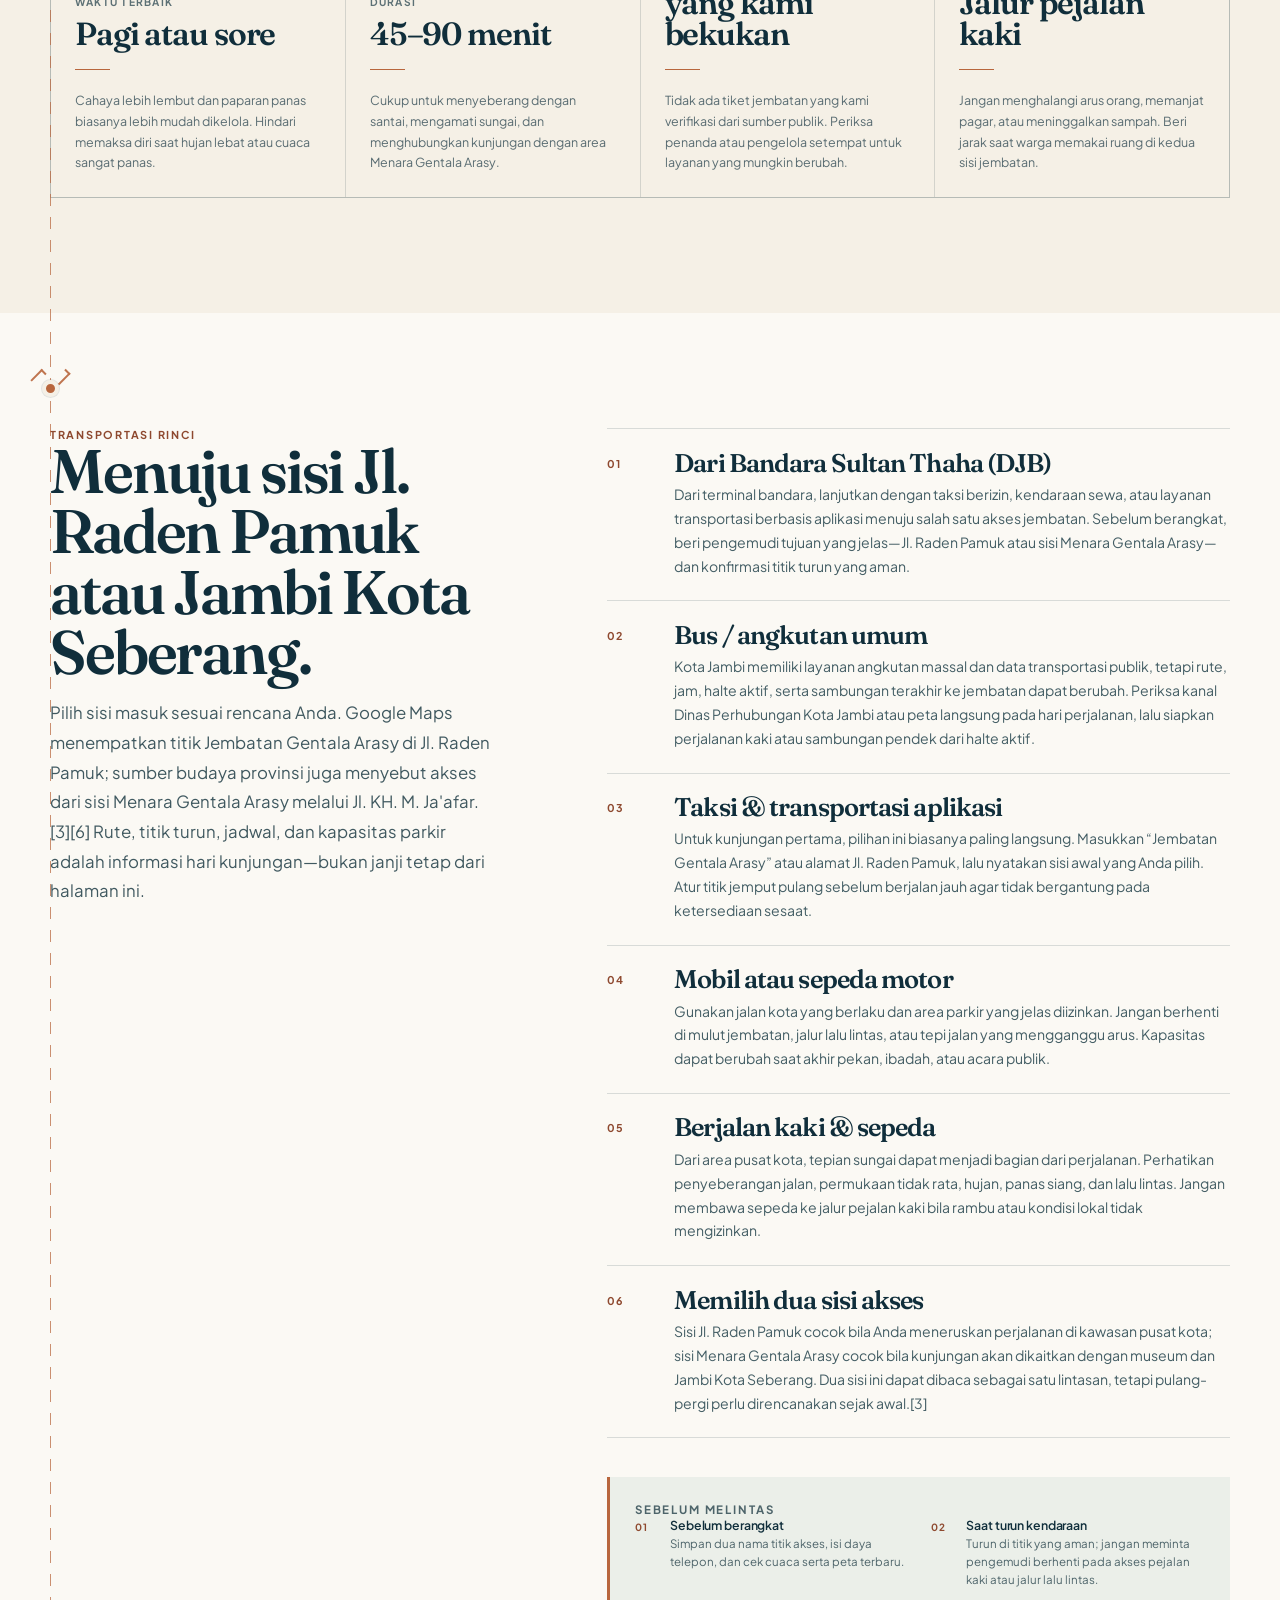
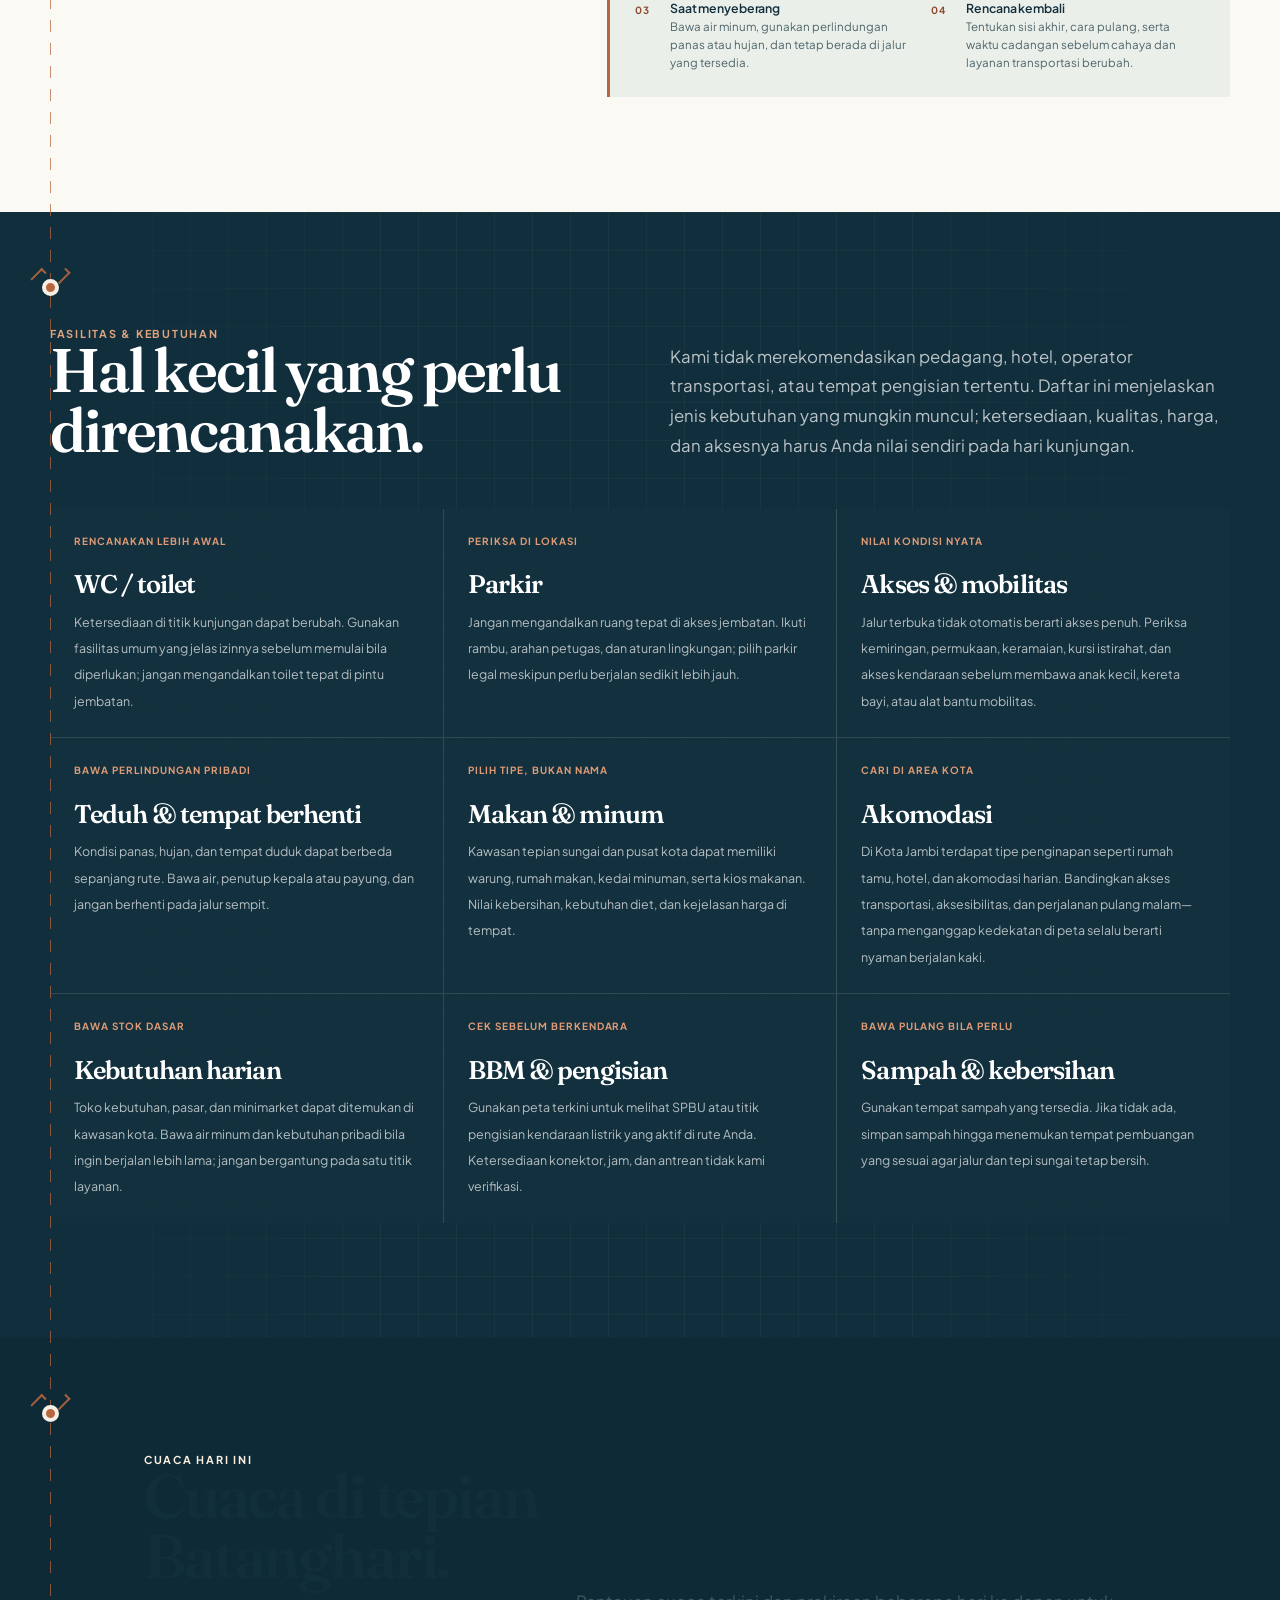
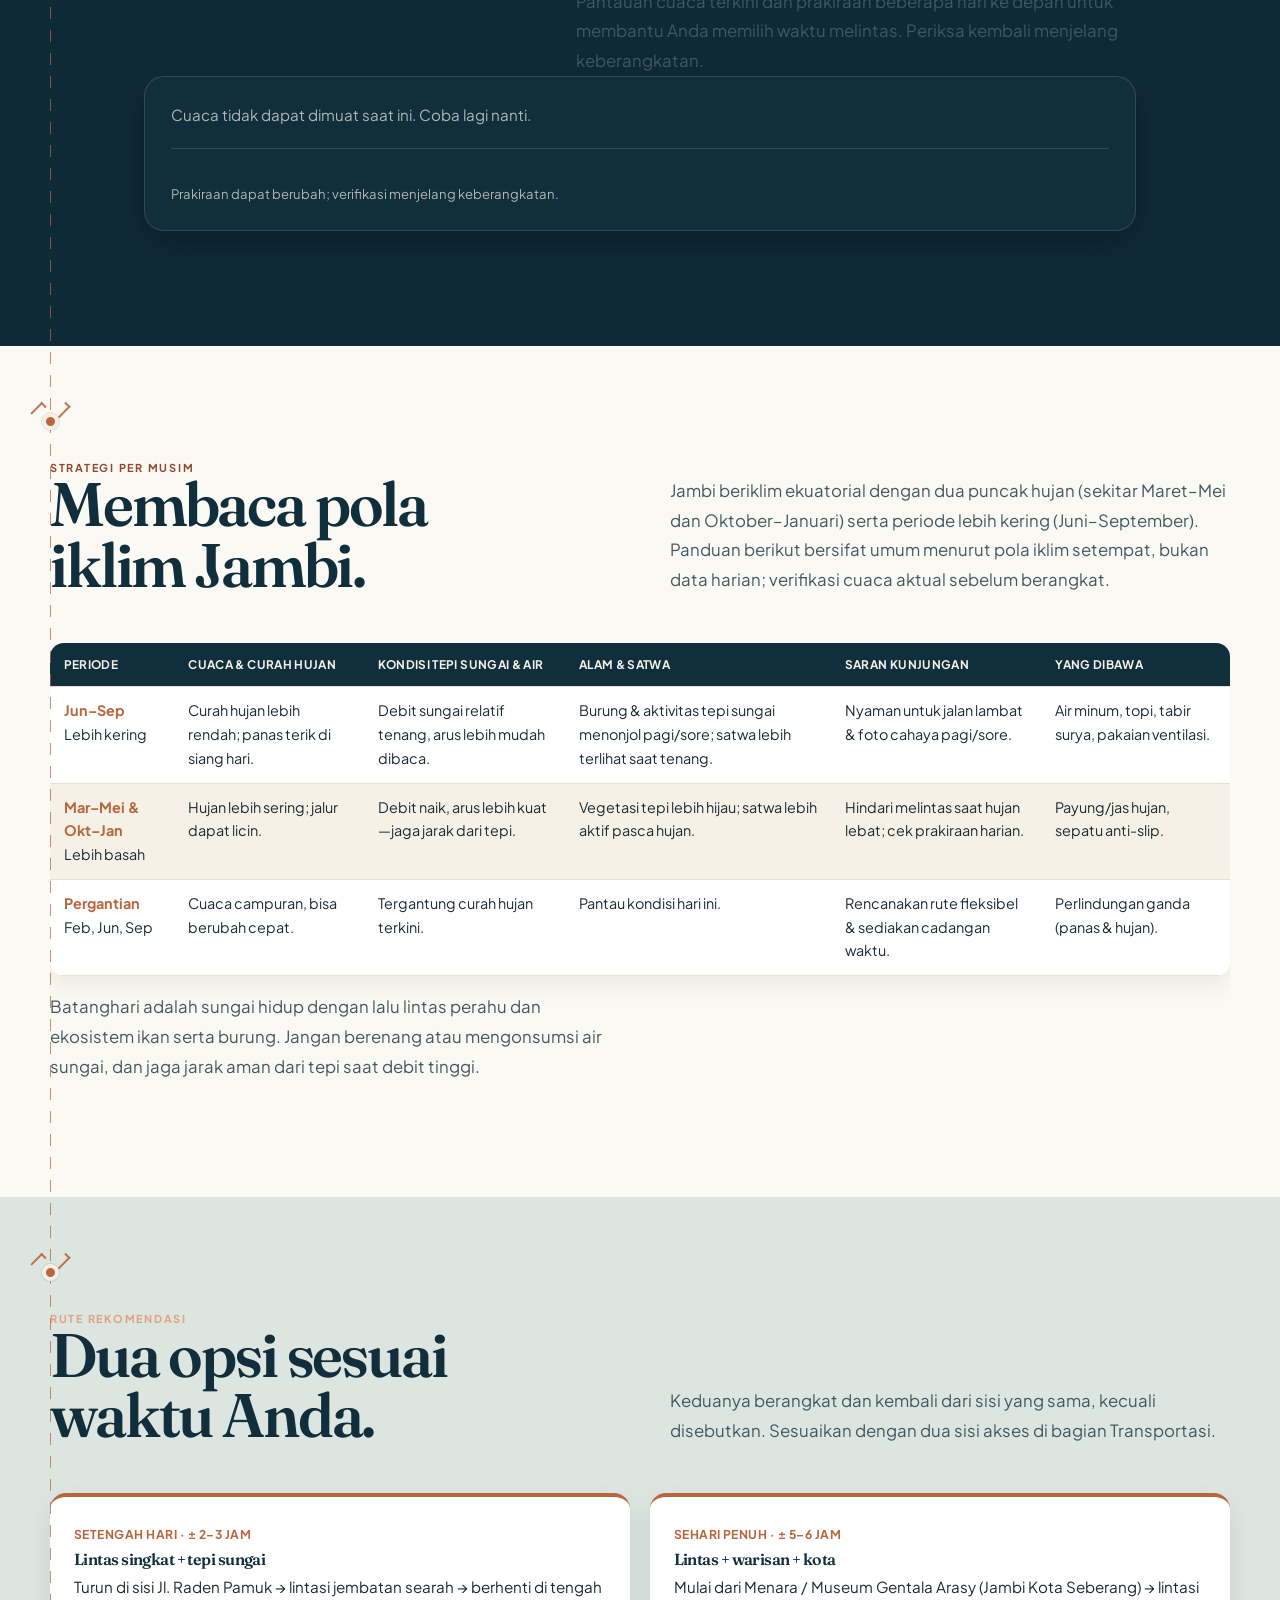
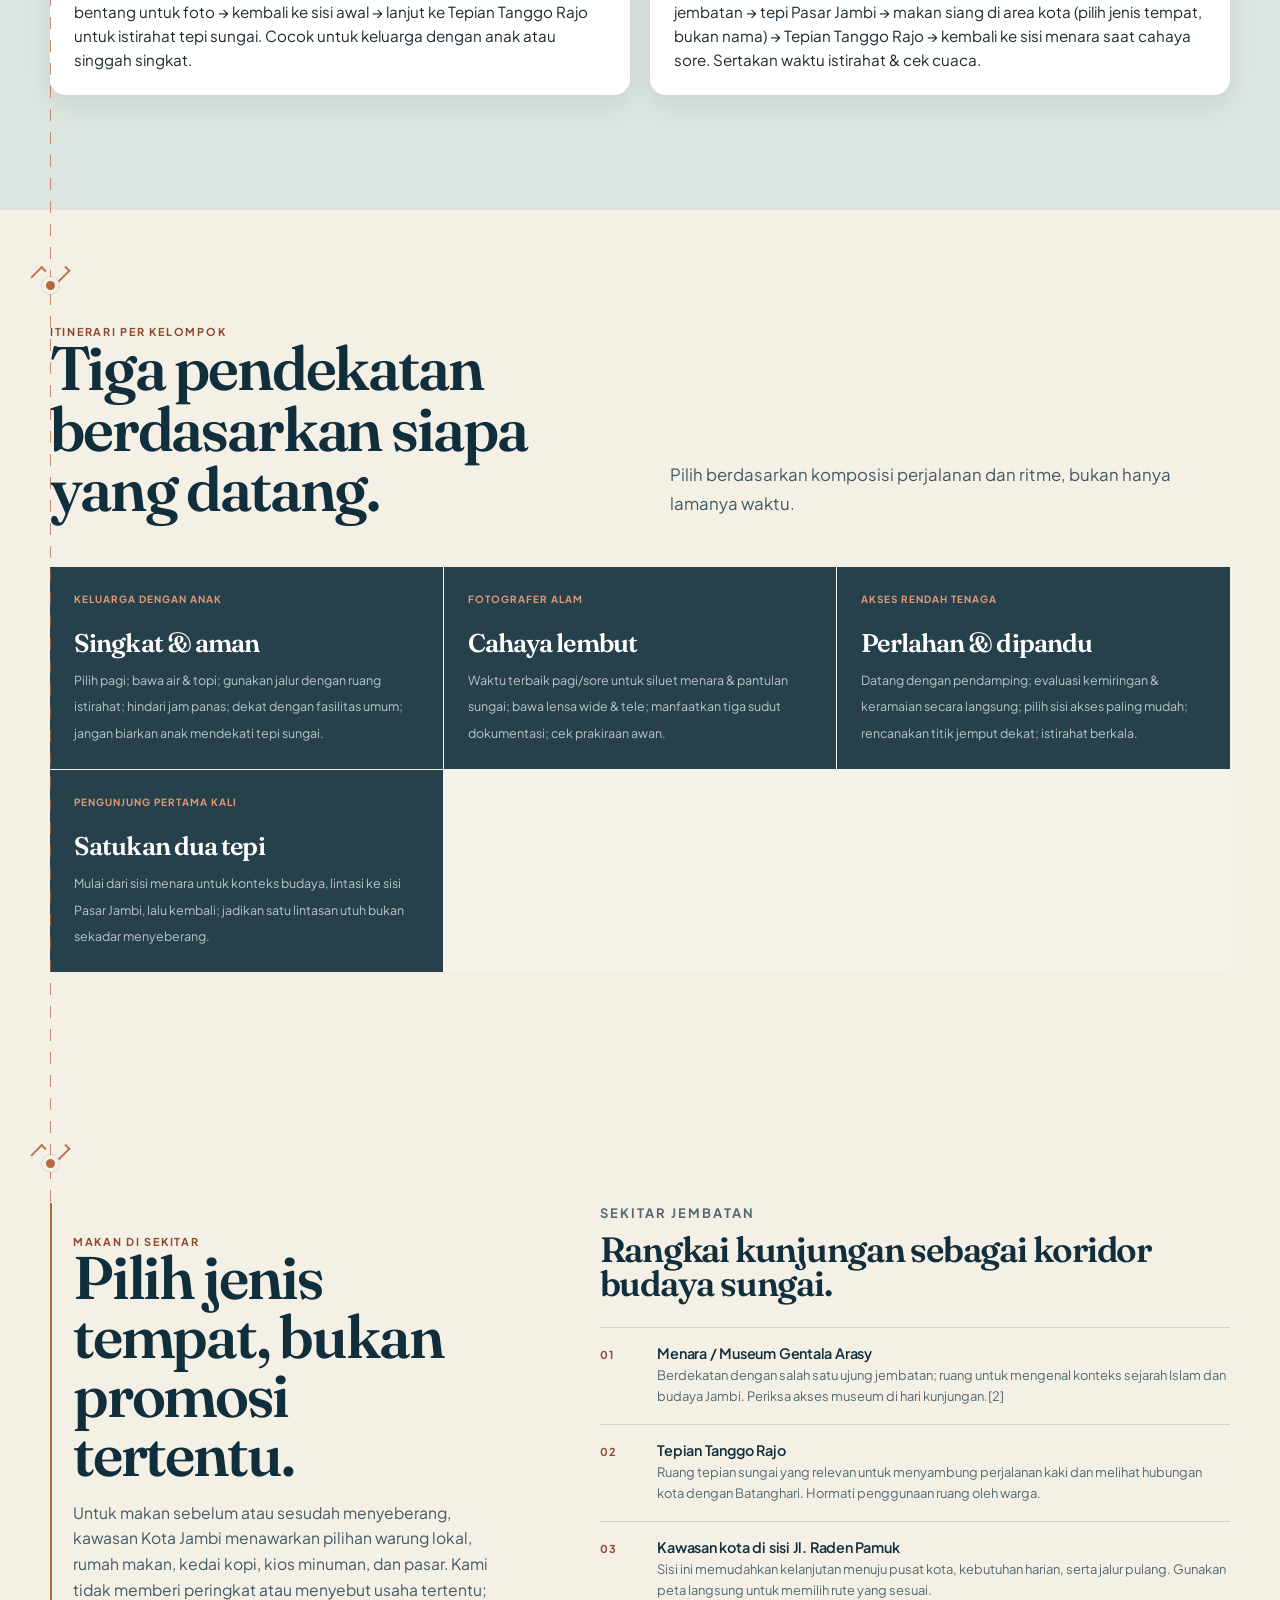
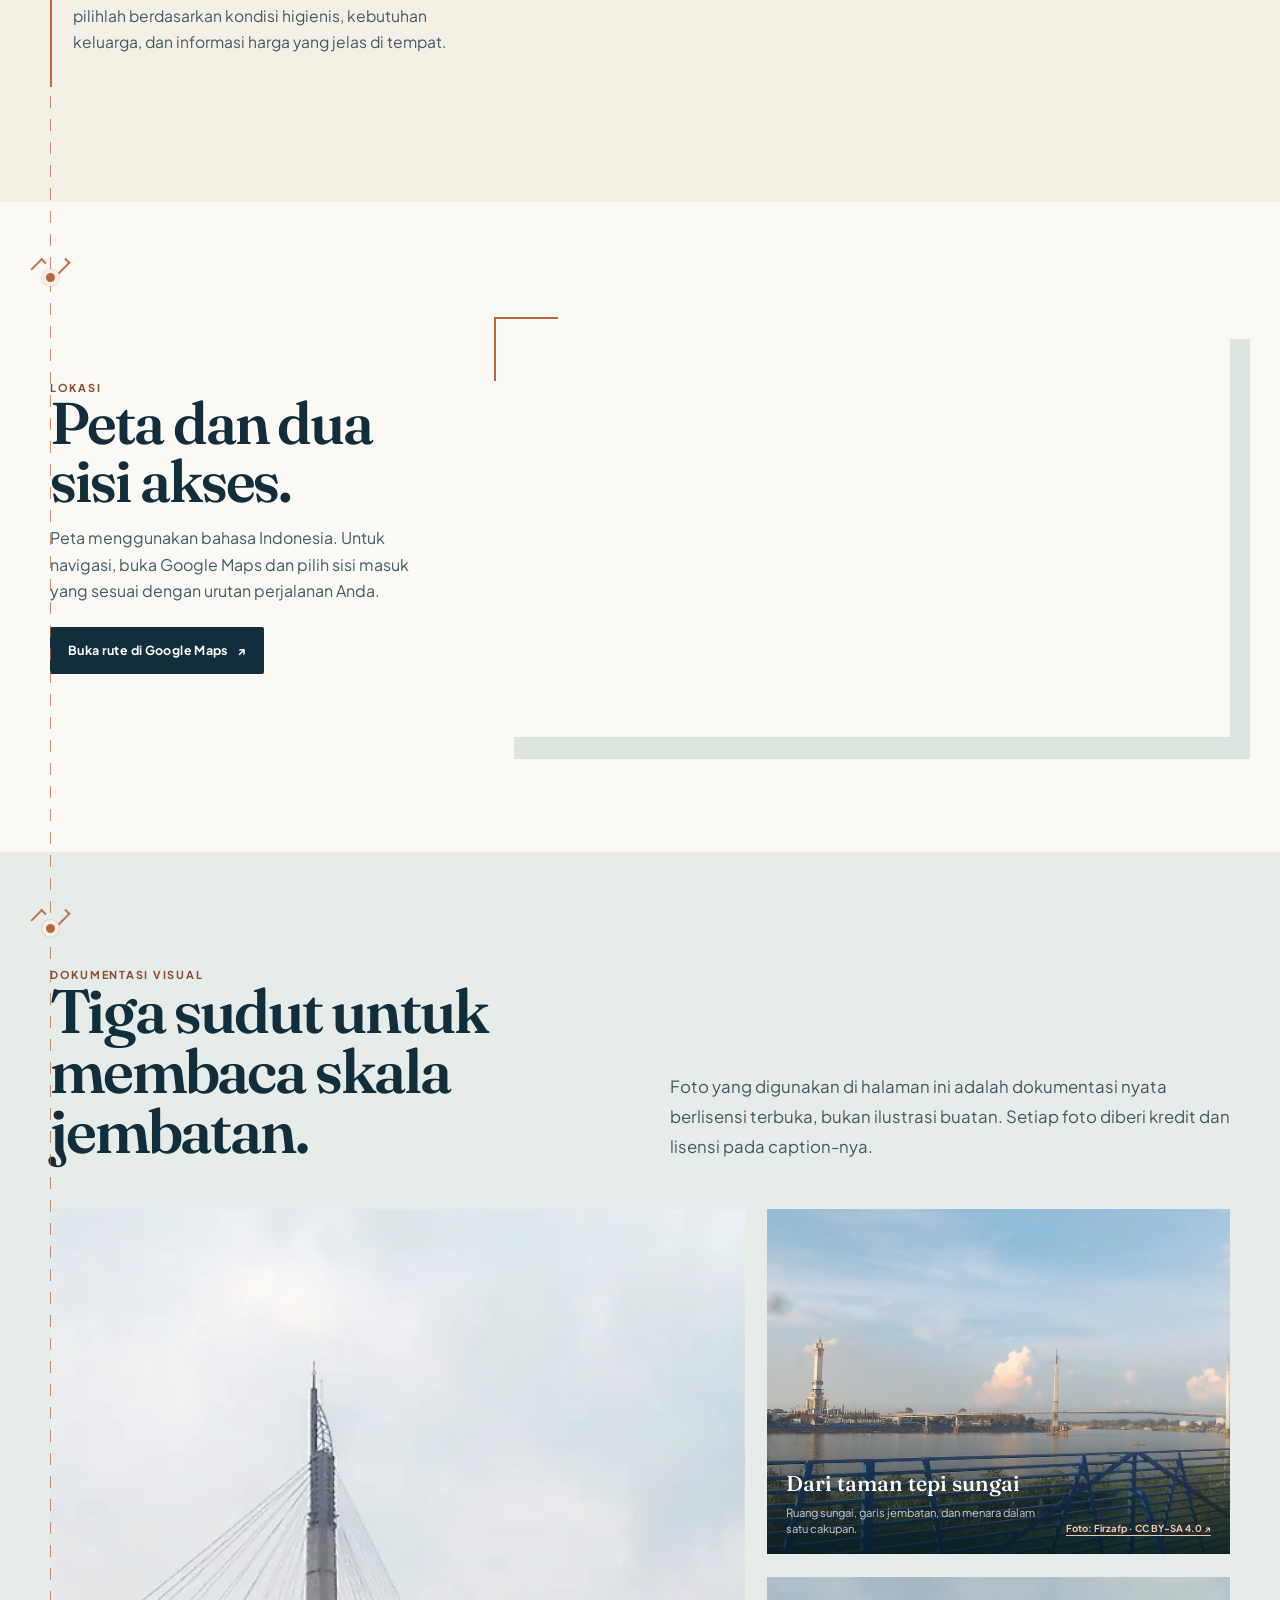
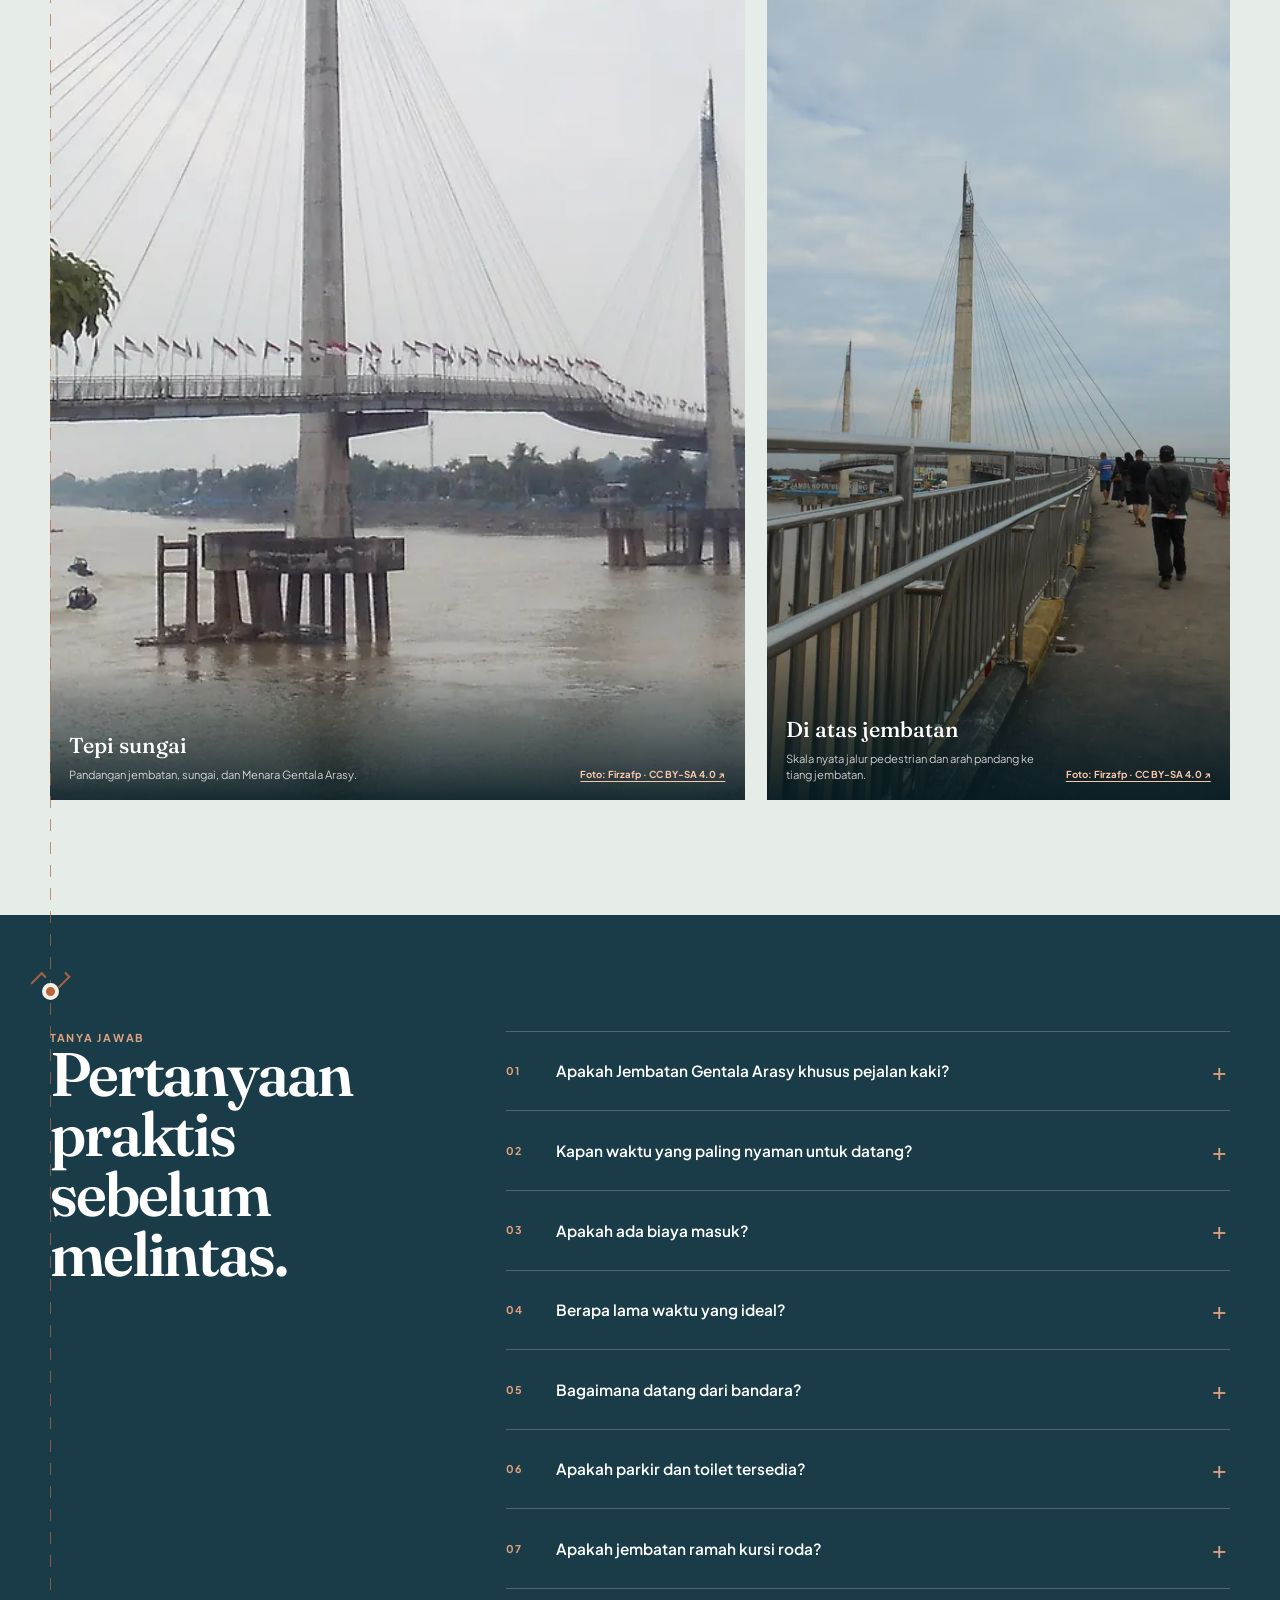
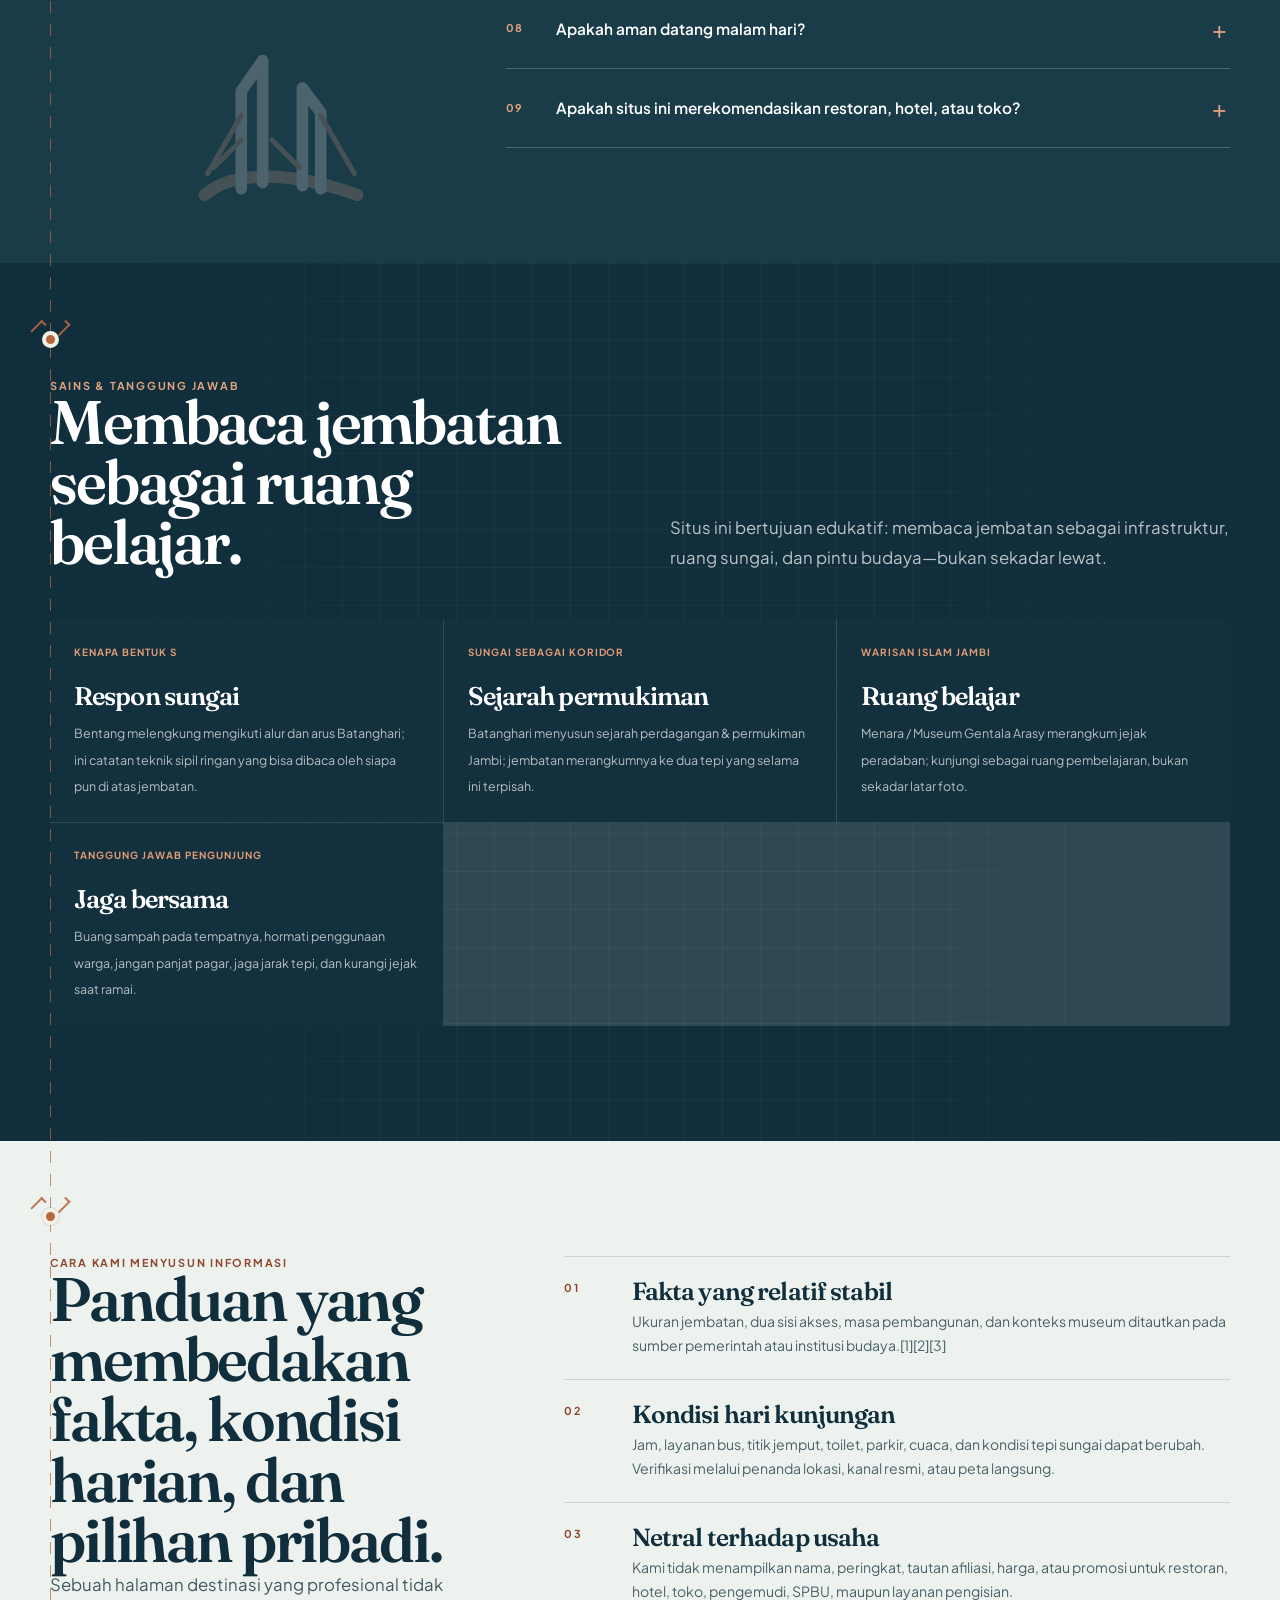
==== commit 53f25502: "update" ====
--- a/index.html
+++ b/index.html
@@ -1,4 +1,143 @@
-<!DOCTYPE html><html lang="id"><head><meta charset="UTF-8"><meta name="viewport" content="width=device-width, initial-scale=1"><meta name="theme-color" content="#102e3b"><link rel="icon" href="/favicon.svg" type="image/svg+xml" sizes="any"><link rel="apple-touch-icon" href="/favicon.svg" sizes="180x180"><link rel="canonical" href="/"><title>Jembatan Gentala Arasy — Panduan Jambi Independen</title><meta name="description" content="Panduan independen dan non-profit untuk membaca Jembatan Gentala Arasy, Sungai Batanghari, dan konteks budaya Jambi."><meta property="og:type" content="website"><meta property="og:title" content="Jembatan Gentala Arasy — Panduan Jambi Independen"><meta property="og:description" content="Panduan independen dan non-profit untuk membaca Jembatan Gentala Arasy, Sungai Batanghari, dan konteks budaya Jambi."><meta name="twitter:card" content="summary_large_image"><link rel="preconnect" href="https://fonts.googleapis.com"><link rel="preconnect" href="https://fonts.gstatic.com" crossorigin><link href="https://fonts.googleapis.com/css2?family=Fraunces:opsz,wght@9..144,500;9..144,600;9..144,700&family=Plus+Jakarta+Sans:wght@400;500;600;700&display=swap" rel="stylesheet"><script type="application/ld+json">{"@context":"https://schema.org","@type":["TouristAttraction","LocalBusiness"],"name":"Jembatan Gentala Arasy","description":"Panduan independen dan non-profit untuk membaca Jembatan Gentala Arasy, Sungai Batanghari, dan konteks budaya Jambi.","touristType":"Wisatawan budaya dan pejalan kaki","address":{"@type":"PostalAddress","streetAddress":"CJ78+87W, Jl. Raden Pamuk, Kasang, Kec. Jambi Tim.","addressLocality":"Kota Jambi","addressRegion":"Jambi","postalCode":"36123","addressCountry":"ID"},"geo":{"@type":"GeoCoordinates","latitude":-1.5866286,"longitude":103.6157117},"openingHours":"Mo-Su 00:00-24:00","aggregateRating":{"@type":"AggregateRating","ratingValue":"4.5","reviewCount":"7341","bestRating":"5","worstRating":"1"},"sameAs":["https://maps.app.goo.gl/UxociFC798phFfW46","https://jambiprov.go.id/profil-kota-jambi-.html"]}</script><script type="application/ld+json">{"@context":"https://schema.org","@type":"FAQPage","mainEntity":[{"@type":"Question","name":"Apakah Jembatan Gentala Arasy khusus pejalan kaki?","acceptedAnswer":{"@type":"Answer","text":"Ya. Sumber publik menggambarkannya sebagai jembatan pedestrian; tetap ikuti rambu dan arahan yang berlaku saat Anda datang."}},{"@type":"Question","name":"Kapan waktu yang paling nyaman untuk datang?","acceptedAnswer":{"@type":"Answer","text":"Pagi atau sore biasanya lebih nyaman untuk berjalan dan mengurangi paparan panas. Kondisi cuaca serta kepadatan tetap perlu dipertimbangkan pada hari kunjungan."}},{"@type":"Question","name":"Apakah ada biaya masuk?","acceptedAnswer":{"@type":"Answer","text":"Kami tidak memverifikasi tarif tetap untuk menyeberangi jembatan dari sumber publik. Jangan menganggap informasi lama selalu berlaku; periksa penanda di lokasi."}},{"@type":"Question","name":"Berapa lama waktu yang ideal?","acceptedAnswer":{"@type":"Answer","text":"Sekitar 45–90 menit adalah perkiraan yang masuk akal untuk berjalan santai dan berhenti di titik yang aman; tambahkan waktu bila mengunjungi Menara / Museum Gentala Arasy."}},{"@type":"Question","name":"Bagaimana datang dari bandara?","acceptedAnswer":{"@type":"Answer","text":"Dari Bandara Sultan Thaha (DJB), lanjutkan dengan taksi, kendaraan sewa, atau transportasi berbasis aplikasi ke akses Jl. Raden Pamuk atau sisi menara. Pastikan titik turun yang aman."}},{"@type":"Question","name":"Apakah parkir dan toilet tersedia?","acceptedAnswer":{"@type":"Answer","text":"Keduanya perlu diperiksa di hari kunjungan. Gunakan area parkir resmi yang diizinkan dan rencanakan toilet sebelum masuk jalur pejalan kaki; halaman ini tidak menjanjikan ketersediaan pada titik tertentu."}},{"@type":"Question","name":"Apakah jembatan ramah kursi roda?","acceptedAnswer":{"@type":"Answer","text":"Jembatan adalah jalur terbuka, tetapi kondisi akses, kemiringan, keramaian, dan fasilitas pendukung harus dinilai langsung. Datang bersama pendamping bila membutuhkan bantuan mobilitas."}},{"@type":"Question","name":"Apakah aman datang malam hari?","acceptedAnswer":{"@type":"Answer","text":"Kondisi cahaya, keramaian, cuaca, dan transportasi pulang berubah menurut waktu. Bila datang menjelang malam, pilih rute yang Anda kenal, rencanakan titik jemput, dan ikuti arahan setempat."}},{"@type":"Question","name":"Apakah situs ini merekomendasikan restoran, hotel, atau toko?","acceptedAnswer":{"@type":"Answer","text":"Tidak. Sebagai panduan non-profit, kami hanya menjelaskan jenis layanan dan cara menilai kebutuhan praktis. Kami tidak memberi peringkat, menerima promosi, atau menyarankan usaha tertentu."}}]}</script><link rel="stylesheet" href="/_astro/BrandMark.h7Wq6V9H.css"></head><body><a class="skip-link" href="#content">Lewati ke konten utama</a><header class="site-header"><div class="site-header__inner"><a class="brand" href="/" aria-label="Jembatan Gentala Arasy Guide"><span class="brand-mark brand-mark--compact" aria-hidden="true"><svg viewBox="0 0 72 72" role="presentation" focusable="false"><path class="brand-mark__river" d="M11 53c9-8 28-8 50 0" fill="none"></path><path class="brand-mark__tower" d="M23 51V19l7-10v40M49 51V26l-6-8v32" fill="none"></path><path class="brand-mark__cable" d="M23 27 12 46m11-11-9 9m19-9 9 9m7-17 11 19" fill="none"></path></svg></span><span class="brand__copy"><strong>Gentala Arasy</strong><span>PANDUAN TEPIAN BATANGHARI</span></span></a><nav class="main-nav" aria-label="Navigasi utama"><a href="#ringkasan">Ringkasan</a><a href="#konteks">Konteks</a><a href="#warisan">Jejak sejarah</a><a href="#kunjungan">Kunjungan</a><a href="#transportasi">Transportasi</a><a href="#sekitar">Sekitar</a><a href="#peta">Peta</a><a href="#faq">Tanya jawab</a></nav><a class="language-switch" href="/en/" aria-label="Read this guide in English">EN</a></div></header><main id="content" class="guide-main"><section class="hero" aria-labelledby="hero-title"><img class="hero__photo" src="/images/gentala-arasy-river.webp" alt="Jembatan Gentala Arasy dan Menara Gentala Arasy di atas Sungai Batanghari" fetchpriority="high"><div class="hero__veil"></div><div class="hero__riverline" aria-hidden="true"><i></i><i></i><i></i><i></i></div><div class="hero__content page-shell"><div class="hero__editorial"><p class="eyebrow eyebrow--light">Kota Jambi · Sungai Batanghari <span></span> Jembatan pejalan kaki &amp; tengara kota</p><h1 id="hero-title">Melintas dengan konteks, bukan sekadar menyeberang.</h1><p class="hero__lede">Jembatan Gentala Arasy menghubungkan tepian Sungai Batanghari dengan Jambi Kota Seberang. Panduan ini mengajak Anda membaca jembatan sebagai jalur pejalan kaki, ruang pandang sungai, dan pintu masuk ke warisan budaya di sekitarnya.</p><div class="hero__actions"><a class="button button--copper" href="#kunjungan">Rencanakan kunjungan</a><a class="button button--ghost" href="https://maps.app.goo.gl/UxociFC798phFfW46" target="_blank" rel="noreferrer">Buka di Google Maps<span aria-hidden="true">↗</span></a></div><p class="photo-credit photo-credit--light">Foto dokumenter: Firzafp · CC BY-SA 4.0</p></div><aside class="hero-card" aria-label="Informasi cepat"><p class="hero-card__title">Ringkas</p><dl><div><dt>Panjang</dt><dd><strong>± 503 m</strong><span>Jembatan pedestrian</span></dd></div><div><dt>Lebar</dt><dd><strong>± 4,5 m</strong><span>Ruang untuk berjalan</span></dd></div><div><dt>Status kunjungan</dt><dd><strong>Periksa langsung</strong><span>Peta dan penanda dapat berubah</span></dd></div><div><dt>Waktu yang nyaman</dt><dd><strong>Pagi atau sore</strong><span>Cahaya lebih lembut</span></dd></div></dl><p class="hero-card__note">Skor, status buka, dan kondisi layanan mengikuti tampilan Google Maps saat dicek dan dapat berubah.</p></aside></div></section><section class="notice-strip"><div class="page-shell notice-strip__inner"><span class="notice-strip__symbol" aria-hidden="true">01</span><div><h2>Panduan independen, bukan pengumuman resmi.</h2><p>Kami menyusun halaman ini dari sumber publik dan tidak menjual tiket, tur, atau rekomendasi dagang. Jam, akses, fasilitas, dan kondisi tepi sungai dapat berubah; periksa informasi di lokasi sebelum berangkat.</p></div></div></section><section class="section section--paper" id="ringkasan"><span class="section-route-node" aria-hidden="true"></span><div class="page-shell split-intro"><div class="section-heading"><p class="eyebrow">ORIENTASI</p><h2>Enam penanda untuk memahami tempat.</h2></div><p class="section-intro">Sebelum tiba, pisahkan data yang mudah berubah dari konteks yang lebih stabil. Ini membantu Anda merencanakan kunjungan dengan ekspektasi yang wajar.</p></div><div class="page-shell fact-scape"><article class="fact-card fact-card--1"><p>Nama</p><h3>Jembatan Gentala Arasy</h3><span>Tengara tepi Sungai Batanghari</span></article><article class="fact-card fact-card--2"><p>Alamat</p><h3>Jl. Raden Pamuk, Kasang</h3><span>Kec. Jambi Timur · Kota Jambi 36123</span></article><article class="fact-card fact-card--3"><p>Koordinat</p><h3>-1.5866286, 103.6157117</h3><span>Rujukan lokasi Google Maps</span></article><article class="fact-card fact-card--4"><p>Diresmikan</p><h3>28 Maret 2015</h3><span>Menurut publikasi Pemerintah Provinsi Jambi</span></article><article class="fact-card fact-card--5"><p>Bentuk</p><h3>Lengkung seperti huruf S</h3><span>Khusus pejalan kaki</span></article><article class="fact-card fact-card--6"><p>Peta saat dibaca</p><h3>Buka · tutup 00.00</h3><span>Status Google Maps, dapat berubah</span></article></div></section><section class="section section--river" id="konteks"><span class="section-route-node" aria-hidden="true"></span><div class="page-shell river-layout"><div class="river-layout__heading"><p class="eyebrow eyebrow--copper">KONTEKS SUNGAI &amp; KOTA</p><h2>Jembatan sebagai garis baca Sungai Batanghari.</h2><p>Nilai Gentala Arasy bukan hanya pada bentangnya. Ia menautkan pergerakan sehari-hari, panorama sungai, dan lanskap budaya yang bertumpu pada Menara Gentala Arasy di sisi seberang.</p><div class="source-chip"><span>Rujukan</span><a href="#sources">[1] [2] [3]</a></div></div><div class="river-line" aria-hidden="true"><i></i><i></i><i></i><i></i></div><div class="context-stack"><article class="context-note"><span>01</span><div><h3>Dua tepi, satu perjalanan kaki</h3><p>Jembatan pedestrian ini menghubungkan akses sekitar Menara Gentala Arasy di Jambi Kota Seberang dengan tepian Pasar Jambi. Lebar sekitar 4,5 meter dan panjang sekitar 503 meter menjadikannya ruang lintasan sekaligus ruang memandang.[1]</p></div></article><article class="context-note"><span>02</span><div><h3>Menara dan ingatan budaya</h3><p>Di salah satu ujungnya, Menara / Museum Gentala Arasy menjadi konteks penting untuk memahami sejarah dan peradaban Islam di Jambi. Museum dikelola sebagai ruang pembelajaran budaya, bukan sekadar latar foto.[2]</p></div></article><article class="context-note"><span>03</span><div><h3>Nama yang membawa gagasan</h3><p>Sumber budaya provinsi menjelaskan nama Gentala Arasy melalui gagasan bunyi, harmoni, dan arah ke langit. Dalam sejumlah penjelasan, nama itu juga dikaitkan dengan penghormatan kepada Abdurrahman Sayoeti.[3]</p></div></article><article class="context-note"><span>04</span><div><h3>Tepian yang terus bergerak</h3><p>Sungai adalah koridor hidup, bukan dekorasi. Nikmati dari jalur yang tersedia, jaga jarak dari tepian, dan beri ruang bagi kegiatan warga yang sedang berlangsung.</p></div></article></div></div></section><section class="section section--heritage" id="warisan"><span class="section-route-node" aria-hidden="true"></span><div class="page-shell split-intro"><div class="section-heading"><p class="eyebrow">JEJAK SEJARAH &amp; TAFSIR</p><h2>Dari proyek tepi sungai menjadi ruang belajar budaya.</h2></div><p class="section-intro">Laman ini memisahkan fakta pembangunan yang terdokumentasi dari penafsiran nama dan cerita yang perlu dibaca dengan hati-hati. Tidak semua cerita populer memiliki sumber yang cukup untuk diperlakukan sebagai sejarah.</p></div><div class="page-shell heritage-layout"><div class="heritage-rule" aria-hidden="true"><span class="brand-mark brand-mark--compact" aria-hidden="true"><svg viewBox="0 0 72 72" role="presentation" focusable="false"><path class="brand-mark__river" d="M11 53c9-8 28-8 50 0" fill="none"></path><path class="brand-mark__tower" d="M23 51V19l7-10v40M49 51V26l-6-8v32" fill="none"></path><path class="brand-mark__cable" d="M23 27 12 46m11-11-9 9m19-9 9 9m7-17 11 19" fill="none"></path></svg></span></div><ol class="heritage-timeline"><li><span>01</span><div><h3>Kota Seberang sebagai konteks</h3><p>Menara / Museum Gentala Arasy berada di Jambi Kota Seberang, sebuah kawasan yang dijelaskan Indonesia.travel sebagai bagian penting dari sejarah pendidikan dan peradaban Islam di Jambi.[2]</p></div></li><li><span>02</span><div><h3>2012–2014: masa pembangunan</h3><p>Profil Pemerintah Provinsi Jambi mencatat pembangunan jembatan pedestrian ini berlangsung dalam tiga tahun anggaran 2012–2014. Data tersebut menjelaskan skala proyek, bukan jaminan kondisi fasilitas hari ini.[1]</p></div></li><li><span>03</span><div><h3>28 Maret 2015: peresmian</h3><p>Sumber pemerintah provinsi dan laman pariwisata nasional sama-sama menempatkan peresmian kompleks pada 28 Maret 2015. Jembatan lalu dibaca sebagai penghubung fisik antara tepian dan ruang budaya.[1][2]</p></div></li><li><span>04</span><div><h3>Nama yang ditafsirkan</h3><p>Sumber budaya menjelaskan Gentala Arasy melalui genta, tala, dan arasy; sumber yang sama juga mencatat pembacaan sebagai akronim terkait Abdurrahman Sayoeti. Sajikan ini sebagai penafsiran yang terdokumentasi, bukan sebagai satu legenda tunggal yang tak terbantahkan.[3]</p></div></li><li><span>05</span><div><h3>Cerita yang bertanggung jawab</h3><p>Kami tidak menemukan rujukan publik yang cukup kuat untuk menuliskan kisah rakyat tertentu sebagai fakta sejarah jembatan. Karena itu, halaman ini memilih konteks yang dapat ditelusuri daripada mengulang cerita yang belum terverifikasi.</p></div></li></ol></div></section><section class="section section--sand" id="kunjungan"><span class="section-route-node" aria-hidden="true"></span><div class="page-shell split-intro"><div class="section-heading"><p class="eyebrow">RENCANA KUNJUNGAN</p><h2>Datang dengan ritme yang tepat.</h2></div><p class="section-intro">Jembatan lebih nyaman dinikmati sebagai perjalanan lambat. Sediakan waktu untuk berjalan, berhenti di titik yang aman, dan menyesuaikan rencana dengan cuaca serta keramaian.</p></div><div class="page-shell visit-rail"><article class="visit-card"><span>01</span><p>Waktu terbaik</p><h3>Pagi atau sore</h3><div></div><small>Cahaya lebih lembut dan paparan panas biasanya lebih mudah dikelola. Hindari memaksa diri saat hujan lebat atau cuaca sangat panas.</small></article><article class="visit-card"><span>02</span><p>Durasi</p><h3>45–90 menit</h3><div></div><small>Cukup untuk menyeberang dengan santai, mengamati sungai, dan menghubungkan kunjungan dengan area Menara Gentala Arasy.</small></article><article class="visit-card"><span>03</span><p>Biaya</p><h3>Tidak ada tarif yang kami bekukan</h3><div></div><small>Tidak ada tiket jembatan yang kami verifikasi dari sumber publik. Periksa penanda atau pengelola setempat untuk layanan yang mungkin berubah.</small></article><article class="visit-card"><span>04</span><p>Etika</p><h3>Jalur pejalan kaki</h3><div></div><small>Jangan menghalangi arus orang, memanjat pagar, atau meninggalkan sampah. Beri jarak saat warga memakai ruang di kedua sisi jembatan.</small></article></div></section><section class="section section--paper" id="transportasi"><span class="section-route-node" aria-hidden="true"></span><div class="page-shell transport-grid"><div class="section-heading"><p class="eyebrow">TRANSPORTASI RINCI</p><h2>Menuju sisi Jl. Raden Pamuk atau Jambi Kota Seberang.</h2><p class="section-intro section-intro--left">Pilih sisi masuk sesuai rencana Anda. Google Maps menempatkan titik Jembatan Gentala Arasy di Jl. Raden Pamuk; sumber budaya provinsi juga menyebut akses dari sisi Menara Gentala Arasy melalui Jl. KH. M. Ja&#39;afar.[3][6] Rute, titik turun, jadwal, dan kapasitas parkir adalah informasi hari kunjungan—bukan janji tetap dari halaman ini.</p></div><div class="transport-detail-stack"><ol class="transport-list"><li><span>01</span><div><h3>Dari Bandara Sultan Thaha (DJB)</h3><p>Dari terminal bandara, lanjutkan dengan taksi berizin, kendaraan sewa, atau layanan transportasi berbasis aplikasi menuju salah satu akses jembatan. Sebelum berangkat, beri pengemudi tujuan yang jelas—Jl. Raden Pamuk atau sisi Menara Gentala Arasy—dan konfirmasi titik turun yang aman.</p></div></li><li><span>02</span><div><h3>Bus / angkutan umum</h3><p>Kota Jambi memiliki layanan angkutan massal dan data transportasi publik, tetapi rute, jam, halte aktif, serta sambungan terakhir ke jembatan dapat berubah. Periksa kanal Dinas Perhubungan Kota Jambi atau peta langsung pada hari perjalanan, lalu siapkan perjalanan kaki atau sambungan pendek dari halte aktif.</p></div></li><li><span>03</span><div><h3>Taksi &amp; transportasi aplikasi</h3><p>Untuk kunjungan pertama, pilihan ini biasanya paling langsung. Masukkan “Jembatan Gentala Arasy” atau alamat Jl. Raden Pamuk, lalu nyatakan sisi awal yang Anda pilih. Atur titik jemput pulang sebelum berjalan jauh agar tidak bergantung pada ketersediaan sesaat.</p></div></li><li><span>04</span><div><h3>Mobil atau sepeda motor</h3><p>Gunakan jalan kota yang berlaku dan area parkir yang jelas diizinkan. Jangan berhenti di mulut jembatan, jalur lalu lintas, atau tepi jalan yang mengganggu arus. Kapasitas dapat berubah saat akhir pekan, ibadah, atau acara publik.</p></div></li><li><span>05</span><div><h3>Berjalan kaki &amp; sepeda</h3><p>Dari area pusat kota, tepian sungai dapat menjadi bagian dari perjalanan. Perhatikan penyeberangan jalan, permukaan tidak rata, hujan, panas siang, dan lalu lintas. Jangan membawa sepeda ke jalur pejalan kaki bila rambu atau kondisi lokal tidak mengizinkan.</p></div></li><li><span>06</span><div><h3>Memilih dua sisi akses</h3><p>Sisi Jl. Raden Pamuk cocok bila Anda meneruskan perjalanan di kawasan pusat kota; sisi Menara Gentala Arasy cocok bila kunjungan akan dikaitkan dengan museum dan Jambi Kota Seberang. Dua sisi ini dapat dibaca sebagai satu lintasan, tetapi pulang-pergi perlu direncanakan sejak awal.[3]</p></div></li></ol><aside class="transport-checklist"><p class="eyebrow">SEBELUM MELINTAS</p><div><article><span>01</span><div><h3>Sebelum berangkat</h3><p>Simpan dua nama titik akses, isi daya telepon, dan cek cuaca serta peta terbaru.</p></div></article><article><span>02</span><div><h3>Saat turun kendaraan</h3><p>Turun di titik yang aman; jangan meminta pengemudi berhenti pada akses pejalan kaki atau jalur lalu lintas.</p></div></article><article><span>03</span><div><h3>Saat menyeberang</h3><p>Bawa air minum, gunakan perlindungan panas atau hujan, dan tetap berada di jalur yang tersedia.</p></div></article><article><span>04</span><div><h3>Rencana kembali</h3><p>Tentukan sisi akhir, cara pulang, serta waktu cadangan sebelum cahaya dan layanan transportasi berubah.</p></div></article></div></aside></div></div></section><section class="section section--deep" id="fasilitas"><span class="section-route-node" aria-hidden="true"></span><div class="page-shell split-intro split-intro--deep"><div class="section-heading"><p class="eyebrow eyebrow--copper">FASILITAS &amp; KEBUTUHAN</p><h2>Hal kecil yang perlu direncanakan.</h2></div><p class="section-intro">Kami tidak merekomendasikan pedagang, hotel, operator transportasi, atau tempat pengisian tertentu. Daftar ini menjelaskan jenis kebutuhan yang mungkin muncul; ketersediaan, kualitas, harga, dan aksesnya harus Anda nilai sendiri pada hari kunjungan.</p></div><div class="page-shell facility-grid"><article><p>Rencanakan lebih awal</p><h3>WC / toilet</h3><small>Ketersediaan di titik kunjungan dapat berubah. Gunakan fasilitas umum yang jelas izinnya sebelum memulai bila diperlukan; jangan mengandalkan toilet tepat di pintu jembatan.</small></article><article><p>Periksa di lokasi</p><h3>Parkir</h3><small>Jangan mengandalkan ruang tepat di akses jembatan. Ikuti rambu, arahan petugas, dan aturan lingkungan; pilih parkir legal meskipun perlu berjalan sedikit lebih jauh.</small></article><article><p>Nilai kondisi nyata</p><h3>Akses &amp; mobilitas</h3><small>Jalur terbuka tidak otomatis berarti akses penuh. Periksa kemiringan, permukaan, keramaian, kursi istirahat, dan akses kendaraan sebelum membawa anak kecil, kereta bayi, atau alat bantu mobilitas.</small></article><article><p>Bawa perlindungan pribadi</p><h3>Teduh &amp; tempat berhenti</h3><small>Kondisi panas, hujan, dan tempat duduk dapat berbeda sepanjang rute. Bawa air, penutup kepala atau payung, dan jangan berhenti pada jalur sempit.</small></article><article><p>Pilih tipe, bukan nama</p><h3>Makan &amp; minum</h3><small>Kawasan tepian sungai dan pusat kota dapat memiliki warung, rumah makan, kedai minuman, serta kios makanan. Nilai kebersihan, kebutuhan diet, dan kejelasan harga di tempat.</small></article><article><p>Cari di area kota</p><h3>Akomodasi</h3><small>Di Kota Jambi terdapat tipe penginapan seperti rumah tamu, hotel, dan akomodasi harian. Bandingkan akses transportasi, aksesibilitas, dan perjalanan pulang malam—tanpa menganggap kedekatan di peta selalu berarti nyaman berjalan kaki.</small></article><article><p>Bawa stok dasar</p><h3>Kebutuhan harian</h3><small>Toko kebutuhan, pasar, dan minimarket dapat ditemukan di kawasan kota. Bawa air minum dan kebutuhan pribadi bila ingin berjalan lebih lama; jangan bergantung pada satu titik layanan.</small></article><article><p>Cek sebelum berkendara</p><h3>BBM &amp; pengisian</h3><small>Gunakan peta terkini untuk melihat SPBU atau titik pengisian kendaraan listrik yang aktif di rute Anda. Ketersediaan konektor, jam, dan antrean tidak kami verifikasi.</small></article><article><p>Bawa pulang bila perlu</p><h3>Sampah &amp; kebersihan</h3><small>Gunakan tempat sampah yang tersedia. Jika tidak ada, simpan sampah hingga menemukan tempat pembuangan yang sesuai agar jalur dan tepi sungai tetap bersih.</small></article></div></section><section class="section section--sand" id="sekitar"><span class="section-route-node" aria-hidden="true"></span><div class="page-shell nearby-layout"><div class="nearby-layout__main"><p class="eyebrow">MAKAN DI SEKITAR</p><h2>Pilih jenis tempat, bukan promosi tertentu.</h2><p>Untuk makan sebelum atau sesudah menyeberang, kawasan Kota Jambi menawarkan pilihan warung lokal, rumah makan, kedai kopi, kios minuman, dan pasar. Kami tidak memberi peringkat atau menyebut usaha tertentu; pilihlah berdasarkan kondisi higienis, kebutuhan keluarga, dan informasi harga yang jelas di tempat.</p></div><div class="nearby-layout__side"><p class="eyebrow">SEKITAR JEMBATAN</p><h3>Rangkai kunjungan sebagai koridor budaya sungai.</h3><article><span>01</span><div><h4>Menara / Museum Gentala Arasy</h4><p>Berdekatan dengan salah satu ujung jembatan; ruang untuk mengenal konteks sejarah Islam dan budaya Jambi. Periksa akses museum di hari kunjungan.[2]</p></div></article><article><span>02</span><div><h4>Tepian Tanggo Rajo</h4><p>Ruang tepian sungai yang relevan untuk menyambung perjalanan kaki dan melihat hubungan kota dengan Batanghari. Hormati penggunaan ruang oleh warga.</p></div></article><article><span>03</span><div><h4>Kawasan kota di sisi Jl. Raden Pamuk</h4><p>Sisi ini memudahkan kelanjutan menuju pusat kota, kebutuhan harian, serta jalur pulang. Gunakan peta langsung untuk memilih rute yang sesuai.</p></div></article></div></div></section><section class="section section--paper" id="peta"><span class="section-route-node" aria-hidden="true"></span><div class="page-shell map-layout"><div class="map-copy"><p class="eyebrow">LOKASI</p><h2>Peta dan dua sisi akses.</h2><p>Peta menggunakan bahasa Indonesia. Untuk navigasi, buka Google Maps dan pilih sisi masuk yang sesuai dengan urutan perjalanan Anda.</p><a class="button button--navy" href="https://maps.app.goo.gl/UxociFC798phFfW46" target="_blank" rel="noreferrer">Buka rute di Google Maps<span aria-hidden="true">↗</span></a></div><div class="map-frame"><iframe title="Peta Jembatan Gentala Arasy" src="https://www.google.com/maps?q=Jembatan+Gentala+Arasy&amp;output=embed&amp;hl=id" width="600" height="450" style="border:0" allowfullscreen loading="lazy" referrerpolicy="strict-origin-when-cross-origin"></iframe></div></div></section><section class="section section--gallery"><span class="section-route-node" aria-hidden="true"></span><div class="page-shell split-intro"><div class="section-heading"><p class="eyebrow">DOKUMENTASI VISUAL</p><h2>Tiga sudut untuk membaca skala jembatan.</h2></div><p class="section-intro">Foto yang digunakan di halaman ini adalah dokumentasi nyata berlisensi terbuka, bukan ilustrasi buatan. Setiap foto diberi kredit dan lisensi pada caption-nya.</p></div><div class="page-shell gallery-grid"><figure class="gallery-item gallery-item--1"><img src="/images/gentala-arasy-river.webp" alt="Pandangan jembatan, sungai, dan Menara Gentala Arasy." loading="lazy"><figcaption><div><strong>Tepi sungai</strong><span>Pandangan jembatan, sungai, dan Menara Gentala Arasy.</span></div><a href="https://commons.wikimedia.org/wiki/File:Jembatan_Gentala_Arasy_-_Kota_Jambi,_JA_(12_Agustus_2023).jpg" target="_blank" rel="noreferrer">Foto: Firzafp · CC BY-SA 4.0 ↗</a></figcaption></figure><figure class="gallery-item gallery-item--2"><img src="/images/gentala-arasy-riverfront.webp" alt="Ruang sungai, garis jembatan, dan menara dalam satu cakupan." loading="lazy"><figcaption><div><strong>Dari taman tepi sungai</strong><span>Ruang sungai, garis jembatan, dan menara dalam satu cakupan.</span></div><a href="https://commons.wikimedia.org/wiki/File:Gentala_Arasy_and_its_bridge_(view_from_Putri_Pinang_Masak_Park)_-_Pasar_Jambi,_Jambi_City,_JA_(29_May_2023).jpg" target="_blank" rel="noreferrer">Foto: Firzafp · CC BY-SA 4.0 ↗</a></figcaption></figure><figure class="gallery-item gallery-item--3"><img src="/images/gentala-arasy-walkway.webp" alt="Skala nyata jalur pedestrian dan arah pandang ke tiang jembatan." loading="lazy"><figcaption><div><strong>Di atas jembatan</strong><span>Skala nyata jalur pedestrian dan arah pandang ke tiang jembatan.</span></div><a href="https://commons.wikimedia.org/wiki/File:Jembatan_(pejalan_kaki)_Gentala_Arasy_-_Kota_Jambi,_JA_(26_Nov_%2723).jpg" target="_blank" rel="noreferrer">Foto: Firzafp · CC BY-SA 4.0 ↗</a></figcaption></figure></div></section><section class="section section--faq" id="faq"><span class="section-route-node" aria-hidden="true"></span><div class="page-shell faq-layout"><div class="section-heading"><p class="eyebrow eyebrow--copper">TANYA JAWAB</p><h2>Pertanyaan praktis sebelum melintas.</h2><div class="tower-watermark" aria-hidden="true"><span class="brand-mark" aria-hidden="true"><svg viewBox="0 0 72 72" role="presentation" focusable="false"><path class="brand-mark__river" d="M11 53c9-8 28-8 50 0" fill="none"></path><path class="brand-mark__tower" d="M23 51V19l7-10v40M49 51V26l-6-8v32" fill="none"></path><path class="brand-mark__cable" d="M23 27 12 46m11-11-9 9m19-9 9 9m7-17 11 19" fill="none"></path></svg></span></div></div><div class="faq-list"><details><summary><span>01</span>Apakah Jembatan Gentala Arasy khusus pejalan kaki?<b aria-hidden="true">+</b></summary><p>Ya. Sumber publik menggambarkannya sebagai jembatan pedestrian; tetap ikuti rambu dan arahan yang berlaku saat Anda datang.[1][3]</p></details><details><summary><span>02</span>Kapan waktu yang paling nyaman untuk datang?<b aria-hidden="true">+</b></summary><p>Pagi atau sore biasanya lebih nyaman untuk berjalan dan mengurangi paparan panas. Kondisi cuaca serta kepadatan tetap perlu dipertimbangkan pada hari kunjungan.</p></details><details><summary><span>03</span>Apakah ada biaya masuk?<b aria-hidden="true">+</b></summary><p>Kami tidak memverifikasi tarif tetap untuk menyeberangi jembatan dari sumber publik. Jangan menganggap informasi lama selalu berlaku; periksa penanda di lokasi.</p></details><details><summary><span>04</span>Berapa lama waktu yang ideal?<b aria-hidden="true">+</b></summary><p>Sekitar 45–90 menit adalah perkiraan yang masuk akal untuk berjalan santai dan berhenti di titik yang aman; tambahkan waktu bila mengunjungi Menara / Museum Gentala Arasy.</p></details><details><summary><span>05</span>Bagaimana datang dari bandara?<b aria-hidden="true">+</b></summary><p>Dari Bandara Sultan Thaha (DJB), lanjutkan dengan taksi, kendaraan sewa, atau transportasi berbasis aplikasi ke akses Jl. Raden Pamuk atau sisi menara. Pastikan titik turun yang aman.</p></details><details><summary><span>06</span>Apakah parkir dan toilet tersedia?<b aria-hidden="true">+</b></summary><p>Keduanya perlu diperiksa di hari kunjungan. Gunakan area parkir resmi yang diizinkan dan rencanakan toilet sebelum masuk jalur pejalan kaki; halaman ini tidak menjanjikan ketersediaan pada titik tertentu.</p></details><details><summary><span>07</span>Apakah jembatan ramah kursi roda?<b aria-hidden="true">+</b></summary><p>Jembatan adalah jalur terbuka, tetapi kondisi akses, kemiringan, keramaian, dan fasilitas pendukung harus dinilai langsung. Datang bersama pendamping bila membutuhkan bantuan mobilitas.</p></details><details><summary><span>08</span>Apakah aman datang malam hari?<b aria-hidden="true">+</b></summary><p>Kondisi cahaya, keramaian, cuaca, dan transportasi pulang berubah menurut waktu. Bila datang menjelang malam, pilih rute yang Anda kenal, rencanakan titik jemput, dan ikuti arahan setempat.</p></details><details><summary><span>09</span>Apakah situs ini merekomendasikan restoran, hotel, atau toko?<b aria-hidden="true">+</b></summary><p>Tidak. Sebagai panduan non-profit, kami hanya menjelaskan jenis layanan dan cara menilai kebutuhan praktis. Kami tidak memberi peringkat, menerima promosi, atau menyarankan usaha tertentu.</p></details></div></div></section><section class="section section--method"><span class="section-route-node" aria-hidden="true"></span><div class="page-shell method-layout"><div class="section-heading"><p class="eyebrow">CARA KAMI MENYUSUN INFORMASI</p><h2>Panduan yang membedakan fakta, kondisi harian, dan pilihan pribadi.</h2><p class="section-intro section-intro--left">Sebuah halaman destinasi yang profesional tidak hanya menambah banyak informasi; ia juga menjelaskan batas kepastian informasi tersebut. Kerangka ini membantu pembaca memakai halaman secara kritis dan mandiri.</p></div><div class="method-list"><article><span>01</span><div><h3>Fakta yang relatif stabil</h3><p>Ukuran jembatan, dua sisi akses, masa pembangunan, dan konteks museum ditautkan pada sumber pemerintah atau institusi budaya.[1][2][3]</p></div></article><article><span>02</span><div><h3>Kondisi hari kunjungan</h3><p>Jam, layanan bus, titik jemput, toilet, parkir, cuaca, dan kondisi tepi sungai dapat berubah. Verifikasi melalui penanda lokasi, kanal resmi, atau peta langsung.</p></div></article><article><span>03</span><div><h3>Netral terhadap usaha</h3><p>Kami tidak menampilkan nama, peringkat, tautan afiliasi, harga, atau promosi untuk restoran, hotel, toko, pengemudi, SPBU, maupun layanan pengisian.</p></div></article><article><span>04</span><div><h3>Perbaikan berkelanjutan</h3><p>Bila menemukan informasi yang keliru atau berubah, gunakan sumber publik resmi yang tercantum untuk memeriksa ulang sebelum menyebarkannya.</p></div></article></div></div></section><section class="section section--sources" id="sources"><span class="section-route-node" aria-hidden="true"></span><div class="page-shell sources-layout"><div class="section-heading"><p class="eyebrow">RUJUKAN PUBLIK</p><h2>Baca lebih lanjut dari sumber terbuka.</h2><p class="section-intro section-intro--left">Kami memprioritaskan sumber pemerintah, pariwisata publik, dan institusi budaya. Data peta bersifat dinamis; gunakan sebagai rujukan perjalanan, bukan jaminan layanan.</p></div><div class="source-list"><a href="https://jambiprov.go.id/profil-kota-jambi-.html" target="_blank" rel="noreferrer"><span>01</span><div><small>Pemerintah daerah</small><strong>Pemerintah Provinsi Jambi — Profil Kota Jambi</strong></div><b aria-hidden="true">↗</b></a><a href="https://www.indonesia.travel/gb/en/destination/sumatra/jambi/museum-menara-gentala-arasy-and-islamic-civilization-in-jambi" target="_blank" rel="noreferrer"><span>02</span><div><small>Pariwisata nasional</small><strong>Indonesia.travel — Museum Menara Gentala Arasy</strong></div><b aria-hidden="true">↗</b></a><a href="https://bams.jambiprov.go.id/gentala-arasy-jambi-dan-keistimewaannya/" target="_blank" rel="noreferrer"><span>03</span><div><small>Budaya &amp; arsip</small><strong>Badan Arsip dan Museum Provinsi Jambi — Gentala Arasy</strong></div><b aria-hidden="true">↗</b></a><a href="https://kotajambisatu.jambikota.go.id/virtual/gentala-arasy" target="_blank" rel="noreferrer"><span>04</span><div><small>Data kota</small><strong>Kota Jambi Satu — Virtual 360° Gentala Arasy</strong></div><b aria-hidden="true">↗</b></a><a href="https://kotajambisatu.jambikota.go.id/organisasi/dinas-perhubungan" target="_blank" rel="noreferrer"><span>05</span><div><small>Transportasi kota</small><strong>Dinas Perhubungan Kota Jambi</strong></div><b aria-hidden="true">↗</b></a><a href="https://maps.app.goo.gl/UxociFC798phFfW46" target="_blank" rel="noreferrer"><span>06</span><div><small>Data lokasi</small><strong>Google Maps — Jembatan Gentala Arasy</strong></div><b aria-hidden="true">↗</b></a></div></div></section></main><footer class="site-footer"><div class="page-shell site-footer__grid"><div class="footer-brand"><span class="brand-mark" aria-hidden="true"><svg viewBox="0 0 72 72" role="presentation" focusable="false"><path class="brand-mark__river" d="M11 53c9-8 28-8 50 0" fill="none"></path><path class="brand-mark__tower" d="M23 51V19l7-10v40M49 51V26l-6-8v32" fill="none"></path><path class="brand-mark__cable" d="M23 27 12 46m11-11-9 9m19-9 9 9m7-17 11 19" fill="none"></path></svg></span><h2>Gentala Arasy<br>Guide.</h2></div><div class="footer-copy"><p>Situs ini adalah proyek panduan pengunjung independen dan non-profit. Kami tidak berafiliasi dengan pemerintah, pengelola resmi, atau organisasi komersial mana pun.</p><p>Informasi disusun dengan merujuk pada materi publik Pemerintah Kota Jambi, Pemerintah Provinsi Jambi, serta sumber pariwisata nasional; situs ini tidak memuat rekomendasi komersial.</p><p>Hak cipta foto tetap pada fotografer masing-masing; penggunaan foto mengikuti lisensi yang tertera.</p></div><nav aria-label="Tautan legal"><a href="/legal/privacy/">Kebijakan Privasi</a><a href="/legal/terms/">Ketentuan Layanan</a><a href="/legal/cookies/">Pengaturan Kuki</a></nav></div><div class="page-shell site-footer__bottom"><span>© 2026 Jembatan Gentala Arasy Guide. Hak cipta konten asli dilindungi.</span><span>Dibuat untuk belajar sebelum berkunjung.</span></div></footer><script>(function(){const gaId = "G-HXM22WWPKP";
+<!DOCTYPE html><html lang="id"><head><meta charset="UTF-8"><meta name="viewport" content="width=device-width, initial-scale=1"><meta name="theme-color" content="#102e3b"><link rel="icon" href="/favicon.svg" type="image/svg+xml" sizes="any"><link rel="apple-touch-icon" href="/favicon.svg" sizes="180x180"><link rel="manifest" href="/manifest.webmanifest"><link rel="canonical" href="https://jembatangentala.com/"><link rel="alternate" hreflang="id" href="https://jembatangentala.com/"><link rel="alternate" hreflang="en" href="https://jembatangentala.com/en/"><link rel="alternate" hreflang="x-default" href="https://jembatangentala.com/"><title>Jembatan Gentala Arasy Jambi — Panduan Wisata</title><meta name="description" content="Panduan independen Jembatan Gentala Arasy di Jambi: lokasi, cara ke sana, waktu nyaman untuk jalan kaki, sejarah Menara Gentala Arasy, dan tips berkunjung."><meta property="og:type" content="website"><meta property="og:title" content="Jembatan Gentala Arasy Jambi — Panduan Wisata"><meta property="og:description" content="Panduan independen dan non-profit untuk membaca Jembatan Gentala Arasy, Sungai Batanghari, dan konteks budaya Jambi."><meta property="og:site_name" content="Jembatan Gentala Arasy Jambi — Panduan Wisata"><meta property="og:image" content="https://jembatangentala.com/images/gentala-arasy-river.webp"><meta property="og:image:alt" content="Jembatan Gentala Arasy di atas Sungai Batanghari, Kota Jambi"><meta name="twitter:card" content="summary_large_image"><link rel="preconnect" href="https://fonts.googleapis.com"><link rel="preconnect" href="https://fonts.gstatic.com" crossorigin><link href="https://fonts.googleapis.com/css2?family=Fraunces:opsz,wght@9..144,500;9..144,600;9..144,700&family=Plus+Jakarta+Sans:wght@400;500;600;700&display=swap" rel="stylesheet"><script type="application/ld+json">{"@context":"https://schema.org","@type":["TouristAttraction","LocalBusiness"],"@id":"https://jembatangentala.com/#attraction","name":"Jembatan Gentala Arasy","image":["https://jembatangentala.com/images/gentala-arasy-river.webp"],"description":"Panduan independen dan non-profit untuk membaca Jembatan Gentala Arasy, Sungai Batanghari, dan konteks budaya Jambi.","touristType":"Wisatawan budaya dan pejalan kaki","address":{"@type":"PostalAddress","streetAddress":"CJ78+87W, Jl. Raden Pamuk, Kasang, Kec. Jambi Tim.","addressLocality":"Kota Jambi","addressRegion":"Jambi","postalCode":"36123","addressCountry":"ID"},"geo":{"@type":"GeoCoordinates","latitude":-1.5866286,"longitude":103.6157117},"openingHours":"Mo-Su 00:00-24:00","aggregateRating":{"@type":"AggregateRating","ratingValue":"4.5","reviewCount":"7341","bestRating":"5","worstRating":"1"},"sameAs":["https://maps.app.goo.gl/UxociFC798phFfW46","https://jambiprov.go.id/profil-kota-jambi-.html"]}</script><script type="application/ld+json">{"@context":"https://schema.org","@type":"FAQPage","mainEntity":[{"@type":"Question","name":"Apakah Jembatan Gentala Arasy khusus pejalan kaki?","acceptedAnswer":{"@type":"Answer","text":"Ya. Sumber publik menggambarkannya sebagai jembatan pedestrian; tetap ikuti rambu dan arahan yang berlaku saat Anda datang."}},{"@type":"Question","name":"Kapan waktu yang paling nyaman untuk datang?","acceptedAnswer":{"@type":"Answer","text":"Pagi atau sore biasanya lebih nyaman untuk berjalan dan mengurangi paparan panas. Kondisi cuaca serta kepadatan tetap perlu dipertimbangkan pada hari kunjungan."}},{"@type":"Question","name":"Apakah ada biaya masuk?","acceptedAnswer":{"@type":"Answer","text":"Kami tidak memverifikasi tarif tetap untuk menyeberangi jembatan dari sumber publik. Jangan menganggap informasi lama selalu berlaku; periksa penanda di lokasi."}},{"@type":"Question","name":"Berapa lama waktu yang ideal?","acceptedAnswer":{"@type":"Answer","text":"Sekitar 45–90 menit adalah perkiraan yang masuk akal untuk berjalan santai dan berhenti di titik yang aman; tambahkan waktu bila mengunjungi Menara / Museum Gentala Arasy."}},{"@type":"Question","name":"Bagaimana datang dari bandara?","acceptedAnswer":{"@type":"Answer","text":"Dari Bandara Sultan Thaha (DJB), lanjutkan dengan taksi, kendaraan sewa, atau transportasi berbasis aplikasi ke akses Jl. Raden Pamuk atau sisi menara. Pastikan titik turun yang aman."}},{"@type":"Question","name":"Apakah parkir dan toilet tersedia?","acceptedAnswer":{"@type":"Answer","text":"Keduanya perlu diperiksa di hari kunjungan. Gunakan area parkir resmi yang diizinkan dan rencanakan toilet sebelum masuk jalur pejalan kaki; halaman ini tidak menjanjikan ketersediaan pada titik tertentu."}},{"@type":"Question","name":"Apakah jembatan ramah kursi roda?","acceptedAnswer":{"@type":"Answer","text":"Jembatan adalah jalur terbuka, tetapi kondisi akses, kemiringan, keramaian, dan fasilitas pendukung harus dinilai langsung. Datang bersama pendamping bila membutuhkan bantuan mobilitas."}},{"@type":"Question","name":"Apakah aman datang malam hari?","acceptedAnswer":{"@type":"Answer","text":"Kondisi cahaya, keramaian, cuaca, dan transportasi pulang berubah menurut waktu. Bila datang menjelang malam, pilih rute yang Anda kenal, rencanakan titik jemput, dan ikuti arahan setempat."}},{"@type":"Question","name":"Apakah situs ini merekomendasikan restoran, hotel, atau toko?","acceptedAnswer":{"@type":"Answer","text":"Tidak. Sebagai panduan non-profit, kami hanya menjelaskan jenis layanan dan cara menilai kebutuhan praktis. Kami tidak memberi peringkat, menerima promosi, atau menyarankan usaha tertentu."}}]}</script><link rel="stylesheet" href="/_astro/BrandMark.h7Wq6V9H.css"></head><body><a class="skip-link" href="#content">Lewati ke konten utama</a><header class="site-header"><div class="site-header__inner"><a class="brand" href="/" aria-label="Jembatan Gentala Arasy Guide"><span class="brand-mark brand-mark--compact" aria-hidden="true"><svg viewBox="0 0 72 72" role="presentation" focusable="false"><path class="brand-mark__river" d="M11 53c9-8 28-8 50 0" fill="none"></path><path class="brand-mark__tower" d="M23 51V19l7-10v40M49 51V26l-6-8v32" fill="none"></path><path class="brand-mark__cable" d="M23 27 12 46m11-11-9 9m19-9 9 9m7-17 11 19" fill="none"></path></svg></span><span class="brand__copy"><strong>Gentala Arasy</strong><span>PANDUAN TEPIAN BATANGHARI</span></span></a><nav class="main-nav" aria-label="Navigasi utama"><a href="#ringkasan">Ringkasan</a><a href="#konteks">Konteks</a><a href="#warisan">Jejak sejarah</a><a href="#kunjungan">Kunjungan</a><a href="#transportasi">Transportasi</a><a href="#sekitar">Sekitar</a><a href="#peta">Peta</a><a href="#faq">Tanya jawab</a><a href="#cuaca">Cuaca</a><a href="#rute">Rute</a><a href="#sains">Sains</a></nav><a class="language-switch" href="/en/" aria-label="Read this guide in English">EN</a></div></header><main id="content" class="guide-main"><section class="hero" aria-labelledby="hero-title"><img class="hero__photo" src="/images/gentala-arasy-river.webp" alt="Jembatan Gentala Arasy dan Menara Gentala Arasy di atas Sungai Batanghari" fetchpriority="high"><div class="hero__veil"></div><div class="hero__riverline" aria-hidden="true"><i></i><i></i><i></i><i></i></div><div class="hero__content page-shell"><div class="hero__editorial"><p class="eyebrow eyebrow--light">Kota Jambi · Sungai Batanghari <span></span> Jembatan pejalan kaki &amp; tengara kota</p><h1 id="hero-title">Melintas dengan konteks, bukan sekadar menyeberang.</h1><p class="hero__lede">Jembatan Gentala Arasy menghubungkan tepian Sungai Batanghari dengan Jambi Kota Seberang. Panduan ini mengajak Anda membaca jembatan sebagai jalur pejalan kaki, ruang pandang sungai, dan pintu masuk ke warisan budaya di sekitarnya.</p><div class="hero__actions"><a class="button button--copper" href="#kunjungan">Rencanakan kunjungan</a><a class="button button--ghost" href="https://maps.app.goo.gl/UxociFC798phFfW46" target="_blank" rel="noreferrer">Buka di Google Maps<span aria-hidden="true">↗</span></a></div><p class="photo-credit photo-credit--light">Foto dokumenter: Firzafp · CC BY-SA 4.0</p></div><aside class="hero-card" aria-label="Informasi cepat"><p class="hero-card__title">Ringkas</p><dl><div><dt>Panjang</dt><dd><strong>± 503 m</strong><span>Jembatan pedestrian</span></dd></div><div><dt>Lebar</dt><dd><strong>± 4,5 m</strong><span>Ruang untuk berjalan</span></dd></div><div><dt>Status kunjungan</dt><dd><strong>Periksa langsung</strong><span>Peta dan penanda dapat berubah</span></dd></div><div><dt>Waktu yang nyaman</dt><dd><strong>Pagi atau sore</strong><span>Cahaya lebih lembut</span></dd></div></dl><p class="hero-card__note">Skor, status buka, dan kondisi layanan mengikuti tampilan Google Maps saat dicek dan dapat berubah.</p></aside></div></section><section class="notice-strip"><div class="page-shell notice-strip__inner"><span class="notice-strip__symbol" aria-hidden="true">01</span><div><h2>Panduan independen, bukan pengumuman resmi.</h2><p>Kami menyusun halaman ini dari sumber publik dan tidak menjual tiket, tur, atau rekomendasi dagang. Jam, akses, fasilitas, dan kondisi tepi sungai dapat berubah; periksa informasi di lokasi sebelum berangkat.</p></div></div></section><section class="section section--paper" id="ringkasan"><span class="section-route-node" aria-hidden="true"></span><div class="page-shell split-intro"><div class="section-heading"><p class="eyebrow">ORIENTASI</p><h2>Enam penanda untuk memahami tempat.</h2></div><p class="section-intro">Sebelum tiba, pisahkan data yang mudah berubah dari konteks yang lebih stabil. Ini membantu Anda merencanakan kunjungan dengan ekspektasi yang wajar.</p></div><div class="page-shell fact-scape"><article class="fact-card fact-card--1"><p>Nama</p><h3>Jembatan Gentala Arasy</h3><span>Tengara tepi Sungai Batanghari</span></article><article class="fact-card fact-card--2"><p>Alamat</p><h3>Jl. Raden Pamuk, Kasang</h3><span>Kec. Jambi Timur · Kota Jambi 36123</span></article><article class="fact-card fact-card--3"><p>Koordinat</p><h3>-1.5866286, 103.6157117</h3><span>Rujukan lokasi Google Maps</span></article><article class="fact-card fact-card--4"><p>Diresmikan</p><h3>28 Maret 2015</h3><span>Menurut publikasi Pemerintah Provinsi Jambi</span></article><article class="fact-card fact-card--5"><p>Bentuk</p><h3>Lengkung seperti huruf S</h3><span>Khusus pejalan kaki</span></article><article class="fact-card fact-card--6"><p>Peta saat dibaca</p><h3>Buka · tutup 00.00</h3><span>Status Google Maps, dapat berubah</span></article></div></section><section class="section section--river" id="konteks"><span class="section-route-node" aria-hidden="true"></span><div class="page-shell river-layout"><div class="river-layout__heading"><p class="eyebrow eyebrow--copper">KONTEKS SUNGAI &amp; KOTA</p><h2>Jembatan sebagai garis baca Sungai Batanghari.</h2><p>Nilai Gentala Arasy bukan hanya pada bentangnya. Ia menautkan pergerakan sehari-hari, panorama sungai, dan lanskap budaya yang bertumpu pada Menara Gentala Arasy di sisi seberang.</p><div class="source-chip"><span>Rujukan</span><a href="#sources">[1] [2] [3]</a></div></div><div class="river-line" aria-hidden="true"><i></i><i></i><i></i><i></i></div><div class="context-stack"><article class="context-note"><span>01</span><div><h3>Dua tepi, satu perjalanan kaki</h3><p>Jembatan pedestrian ini menghubungkan akses sekitar Menara Gentala Arasy di Jambi Kota Seberang dengan tepian Pasar Jambi. Lebar sekitar 4,5 meter dan panjang sekitar 503 meter menjadikannya ruang lintasan sekaligus ruang memandang.[1]</p></div></article><article class="context-note"><span>02</span><div><h3>Menara dan ingatan budaya</h3><p>Di salah satu ujungnya, Menara / Museum Gentala Arasy menjadi konteks penting untuk memahami sejarah dan peradaban Islam di Jambi. Museum dikelola sebagai ruang pembelajaran budaya, bukan sekadar latar foto.[2]</p></div></article><article class="context-note"><span>03</span><div><h3>Nama yang membawa gagasan</h3><p>Sumber budaya provinsi menjelaskan nama Gentala Arasy melalui gagasan bunyi, harmoni, dan arah ke langit. Dalam sejumlah penjelasan, nama itu juga dikaitkan dengan penghormatan kepada Abdurrahman Sayoeti.[3]</p></div></article><article class="context-note"><span>04</span><div><h3>Tepian yang terus bergerak</h3><p>Sungai adalah koridor hidup, bukan dekorasi. Nikmati dari jalur yang tersedia, jaga jarak dari tepian, dan beri ruang bagi kegiatan warga yang sedang berlangsung.</p></div></article></div></div></section><section class="section section--heritage" id="warisan"><span class="section-route-node" aria-hidden="true"></span><div class="page-shell split-intro"><div class="section-heading"><p class="eyebrow">JEJAK SEJARAH &amp; TAFSIR</p><h2>Dari proyek tepi sungai menjadi ruang belajar budaya.</h2></div><p class="section-intro">Laman ini memisahkan fakta pembangunan yang terdokumentasi dari penafsiran nama dan cerita yang perlu dibaca dengan hati-hati. Tidak semua cerita populer memiliki sumber yang cukup untuk diperlakukan sebagai sejarah.</p></div><div class="page-shell heritage-layout"><div class="heritage-rule" aria-hidden="true"><span class="brand-mark brand-mark--compact" aria-hidden="true"><svg viewBox="0 0 72 72" role="presentation" focusable="false"><path class="brand-mark__river" d="M11 53c9-8 28-8 50 0" fill="none"></path><path class="brand-mark__tower" d="M23 51V19l7-10v40M49 51V26l-6-8v32" fill="none"></path><path class="brand-mark__cable" d="M23 27 12 46m11-11-9 9m19-9 9 9m7-17 11 19" fill="none"></path></svg></span></div><ol class="heritage-timeline"><li><span>01</span><div><h3>Kota Seberang sebagai konteks</h3><p>Menara / Museum Gentala Arasy berada di Jambi Kota Seberang, sebuah kawasan yang dijelaskan Indonesia.travel sebagai bagian penting dari sejarah pendidikan dan peradaban Islam di Jambi.[2]</p></div></li><li><span>02</span><div><h3>2012–2014: masa pembangunan</h3><p>Profil Pemerintah Provinsi Jambi mencatat pembangunan jembatan pedestrian ini berlangsung dalam tiga tahun anggaran 2012–2014. Data tersebut menjelaskan skala proyek, bukan jaminan kondisi fasilitas hari ini.[1]</p></div></li><li><span>03</span><div><h3>28 Maret 2015: peresmian</h3><p>Sumber pemerintah provinsi dan laman pariwisata nasional sama-sama menempatkan peresmian kompleks pada 28 Maret 2015. Jembatan lalu dibaca sebagai penghubung fisik antara tepian dan ruang budaya.[1][2]</p></div></li><li><span>04</span><div><h3>Nama yang ditafsirkan</h3><p>Sumber budaya menjelaskan Gentala Arasy melalui genta, tala, dan arasy; sumber yang sama juga mencatat pembacaan sebagai akronim terkait Abdurrahman Sayoeti. Sajikan ini sebagai penafsiran yang terdokumentasi, bukan sebagai satu legenda tunggal yang tak terbantahkan.[3]</p></div></li><li><span>05</span><div><h3>Cerita yang bertanggung jawab</h3><p>Kami tidak menemukan rujukan publik yang cukup kuat untuk menuliskan kisah rakyat tertentu sebagai fakta sejarah jembatan. Karena itu, halaman ini memilih konteks yang dapat ditelusuri daripada mengulang cerita yang belum terverifikasi.</p></div></li><li><span>06</span><div><h3>Batanghari dalam sejarah Jambi</h3><p>Sungai Batanghari merupakan sumber sejarah permukiman dan perdagangan Jambi; sumber budaya menempatkan Jambi Kota Seberang dalam sejarah peradaban Islam di kawasan ini.[2] Jembatan mempertemukan dua tepi yang secara historis dihubungkan oleh sungai.</p></div></li><li><span>07</span><div><h3>Membaca secara kritis</h3><p>Nama dan cerita sekitar jembatan terus tumbuh di ruang publik. Kami menyajikan yang dapat ditelusuri ke sumber, dan mengundang Anda memverifikasi ulang melalui rujukan resmi sebelum mempercayai narasi tertentu.</p></div></li></ol></div></section><section class="section section--sand" id="kunjungan"><span class="section-route-node" aria-hidden="true"></span><div class="page-shell split-intro"><div class="section-heading"><p class="eyebrow">RENCANA KUNJUNGAN</p><h2>Datang dengan ritme yang tepat.</h2></div><p class="section-intro">Jembatan lebih nyaman dinikmati sebagai perjalanan lambat. Sediakan waktu untuk berjalan, berhenti di titik yang aman, dan menyesuaikan rencana dengan cuaca serta keramaian.</p></div><div class="page-shell visit-rail"><article class="visit-card"><span>01</span><p>Waktu terbaik</p><h3>Pagi atau sore</h3><div></div><small>Cahaya lebih lembut dan paparan panas biasanya lebih mudah dikelola. Hindari memaksa diri saat hujan lebat atau cuaca sangat panas.</small></article><article class="visit-card"><span>02</span><p>Durasi</p><h3>45–90 menit</h3><div></div><small>Cukup untuk menyeberang dengan santai, mengamati sungai, dan menghubungkan kunjungan dengan area Menara Gentala Arasy.</small></article><article class="visit-card"><span>03</span><p>Biaya</p><h3>Tidak ada tarif yang kami bekukan</h3><div></div><small>Tidak ada tiket jembatan yang kami verifikasi dari sumber publik. Periksa penanda atau pengelola setempat untuk layanan yang mungkin berubah.</small></article><article class="visit-card"><span>04</span><p>Etika</p><h3>Jalur pejalan kaki</h3><div></div><small>Jangan menghalangi arus orang, memanjat pagar, atau meninggalkan sampah. Beri jarak saat warga memakai ruang di kedua sisi jembatan.</small></article></div></section><section class="section section--paper" id="transportasi"><span class="section-route-node" aria-hidden="true"></span><div class="page-shell transport-grid"><div class="section-heading"><p class="eyebrow">TRANSPORTASI RINCI</p><h2>Menuju sisi Jl. Raden Pamuk atau Jambi Kota Seberang.</h2><p class="section-intro section-intro--left">Pilih sisi masuk sesuai rencana Anda. Google Maps menempatkan titik Jembatan Gentala Arasy di Jl. Raden Pamuk; sumber budaya provinsi juga menyebut akses dari sisi Menara Gentala Arasy melalui Jl. KH. M. Ja&#39;afar.[3][6] Rute, titik turun, jadwal, dan kapasitas parkir adalah informasi hari kunjungan—bukan janji tetap dari halaman ini.</p></div><div class="transport-detail-stack"><ol class="transport-list"><li><span>01</span><div><h3>Dari Bandara Sultan Thaha (DJB)</h3><p>Dari terminal bandara, lanjutkan dengan taksi berizin, kendaraan sewa, atau layanan transportasi berbasis aplikasi menuju salah satu akses jembatan. Sebelum berangkat, beri pengemudi tujuan yang jelas—Jl. Raden Pamuk atau sisi Menara Gentala Arasy—dan konfirmasi titik turun yang aman.</p></div></li><li><span>02</span><div><h3>Bus / angkutan umum</h3><p>Kota Jambi memiliki layanan angkutan massal dan data transportasi publik, tetapi rute, jam, halte aktif, serta sambungan terakhir ke jembatan dapat berubah. Periksa kanal Dinas Perhubungan Kota Jambi atau peta langsung pada hari perjalanan, lalu siapkan perjalanan kaki atau sambungan pendek dari halte aktif.</p></div></li><li><span>03</span><div><h3>Taksi &amp; transportasi aplikasi</h3><p>Untuk kunjungan pertama, pilihan ini biasanya paling langsung. Masukkan “Jembatan Gentala Arasy” atau alamat Jl. Raden Pamuk, lalu nyatakan sisi awal yang Anda pilih. Atur titik jemput pulang sebelum berjalan jauh agar tidak bergantung pada ketersediaan sesaat.</p></div></li><li><span>04</span><div><h3>Mobil atau sepeda motor</h3><p>Gunakan jalan kota yang berlaku dan area parkir yang jelas diizinkan. Jangan berhenti di mulut jembatan, jalur lalu lintas, atau tepi jalan yang mengganggu arus. Kapasitas dapat berubah saat akhir pekan, ibadah, atau acara publik.</p></div></li><li><span>05</span><div><h3>Berjalan kaki &amp; sepeda</h3><p>Dari area pusat kota, tepian sungai dapat menjadi bagian dari perjalanan. Perhatikan penyeberangan jalan, permukaan tidak rata, hujan, panas siang, dan lalu lintas. Jangan membawa sepeda ke jalur pejalan kaki bila rambu atau kondisi lokal tidak mengizinkan.</p></div></li><li><span>06</span><div><h3>Memilih dua sisi akses</h3><p>Sisi Jl. Raden Pamuk cocok bila Anda meneruskan perjalanan di kawasan pusat kota; sisi Menara Gentala Arasy cocok bila kunjungan akan dikaitkan dengan museum dan Jambi Kota Seberang. Dua sisi ini dapat dibaca sebagai satu lintasan, tetapi pulang-pergi perlu direncanakan sejak awal.[3]</p></div></li></ol><aside class="transport-checklist"><p class="eyebrow">SEBELUM MELINTAS</p><div><article><span>01</span><div><h3>Sebelum berangkat</h3><p>Simpan dua nama titik akses, isi daya telepon, dan cek cuaca serta peta terbaru.</p></div></article><article><span>02</span><div><h3>Saat turun kendaraan</h3><p>Turun di titik yang aman; jangan meminta pengemudi berhenti pada akses pejalan kaki atau jalur lalu lintas.</p></div></article><article><span>03</span><div><h3>Saat menyeberang</h3><p>Bawa air minum, gunakan perlindungan panas atau hujan, dan tetap berada di jalur yang tersedia.</p></div></article><article><span>04</span><div><h3>Rencana kembali</h3><p>Tentukan sisi akhir, cara pulang, serta waktu cadangan sebelum cahaya dan layanan transportasi berubah.</p></div></article></div></aside></div></div></section><section class="section section--deep" id="fasilitas"><span class="section-route-node" aria-hidden="true"></span><div class="page-shell split-intro split-intro--deep"><div class="section-heading"><p class="eyebrow eyebrow--copper">FASILITAS &amp; KEBUTUHAN</p><h2>Hal kecil yang perlu direncanakan.</h2></div><p class="section-intro">Kami tidak merekomendasikan pedagang, hotel, operator transportasi, atau tempat pengisian tertentu. Daftar ini menjelaskan jenis kebutuhan yang mungkin muncul; ketersediaan, kualitas, harga, dan aksesnya harus Anda nilai sendiri pada hari kunjungan.</p></div><div class="page-shell facility-grid"><article><p>Rencanakan lebih awal</p><h3>WC / toilet</h3><small>Ketersediaan di titik kunjungan dapat berubah. Gunakan fasilitas umum yang jelas izinnya sebelum memulai bila diperlukan; jangan mengandalkan toilet tepat di pintu jembatan.</small></article><article><p>Periksa di lokasi</p><h3>Parkir</h3><small>Jangan mengandalkan ruang tepat di akses jembatan. Ikuti rambu, arahan petugas, dan aturan lingkungan; pilih parkir legal meskipun perlu berjalan sedikit lebih jauh.</small></article><article><p>Nilai kondisi nyata</p><h3>Akses &amp; mobilitas</h3><small>Jalur terbuka tidak otomatis berarti akses penuh. Periksa kemiringan, permukaan, keramaian, kursi istirahat, dan akses kendaraan sebelum membawa anak kecil, kereta bayi, atau alat bantu mobilitas.</small></article><article><p>Bawa perlindungan pribadi</p><h3>Teduh &amp; tempat berhenti</h3><small>Kondisi panas, hujan, dan tempat duduk dapat berbeda sepanjang rute. Bawa air, penutup kepala atau payung, dan jangan berhenti pada jalur sempit.</small></article><article><p>Pilih tipe, bukan nama</p><h3>Makan &amp; minum</h3><small>Kawasan tepian sungai dan pusat kota dapat memiliki warung, rumah makan, kedai minuman, serta kios makanan. Nilai kebersihan, kebutuhan diet, dan kejelasan harga di tempat.</small></article><article><p>Cari di area kota</p><h3>Akomodasi</h3><small>Di Kota Jambi terdapat tipe penginapan seperti rumah tamu, hotel, dan akomodasi harian. Bandingkan akses transportasi, aksesibilitas, dan perjalanan pulang malam—tanpa menganggap kedekatan di peta selalu berarti nyaman berjalan kaki.</small></article><article><p>Bawa stok dasar</p><h3>Kebutuhan harian</h3><small>Toko kebutuhan, pasar, dan minimarket dapat ditemukan di kawasan kota. Bawa air minum dan kebutuhan pribadi bila ingin berjalan lebih lama; jangan bergantung pada satu titik layanan.</small></article><article><p>Cek sebelum berkendara</p><h3>BBM &amp; pengisian</h3><small>Gunakan peta terkini untuk melihat SPBU atau titik pengisian kendaraan listrik yang aktif di rute Anda. Ketersediaan konektor, jam, dan antrean tidak kami verifikasi.</small></article><article><p>Bawa pulang bila perlu</p><h3>Sampah &amp; kebersihan</h3><small>Gunakan tempat sampah yang tersedia. Jika tidak ada, simpan sampah hingga menemukan tempat pembuangan yang sesuai agar jalur dan tepi sungai tetap bersih.</small></article></div></section><style>
+.section--sky{background:#0f2a37}
+.weather-layout{max-width:62rem}
+.weather-card{background:#102e3b;border:1px solid rgba(245,240,230,.14);border-radius:20px;padding:1.6rem;color:#f5f0e6;box-shadow:0 12px 34px rgba(0,0,0,.28)}
+.weather-now{display:flex;flex-wrap:wrap;gap:1.4rem;align-items:center;justify-content:space-between}
+.weather-now__main{display:flex;align-items:center;gap:.9rem}
+.weather-now__emoji{font-size:2.8rem;line-height:1}
+.weather-now__temp{font-family:"Fraunces",Georgia,serif;font-size:2.5rem;font-weight:600;line-height:1.05}
+.weather-now__desc{opacity:.85;margin-top:.2rem}
+.weather-now__meta{list-style:none;display:flex;flex-wrap:wrap;gap:1.1rem;margin:.6rem 0 0;padding:0}
+.weather-now__meta li{display:flex;flex-direction:column;font-size:.78rem;opacity:.7}
+.weather-now__meta strong{font-size:1.05rem;opacity:1;color:#f5f0e6}
+.weather-now__tip{margin:.9rem 0 0;color:#e7b08a;font-weight:600}
+.weather-days{list-style:none;display:grid;grid-template-columns:repeat(7,1fr);gap:.4rem;margin:1.3rem 0 0;padding:1.1rem 0 0;border-top:1px solid rgba(245,240,230,.14)}
+.weather-days li{display:flex;flex-direction:column;align-items:center;gap:.3rem;font-size:.82rem}
+.weather-days .wd__day{opacity:.65}
+.weather-days .wd__emoji{font-size:1.5rem}
+.weather-days .wd__rain{opacity:.7;font-size:.72rem}
+.weather-note{margin:1rem 0 0;font-size:.82rem;opacity:.7}
+@media(max-width:640px){.weather-days{grid-template-columns:repeat(4,1fr)}}
+.plan-grid{display:grid;grid-template-columns:1fr 1fr;gap:1.2rem;margin-top:1.4rem}
+.plan-card{background:#fff;border-radius:16px;padding:1.4rem 1.5rem;color:#1c2b33;box-shadow:0 10px 26px rgba(0,0,0,.08);border-top:4px solid #b8663d}
+.plan-card h3{font-family:"Fraunces",Georgia,serif;margin:.1rem 0 .5rem;color:#102e3b}
+.plan-card__time{display:inline-block;font-size:.76rem;letter-spacing:.04em;text-transform:uppercase;color:#b8663d;font-weight:700;margin-bottom:.4rem}
+.plan-card p{margin:0;font-size:.95rem;line-height:1.6}
+@media(max-width:720px){.plan-grid{grid-template-columns:1fr}}
+.season-wrap{margin-top:1.4rem;overflow-x:auto}
+.season-table{width:100%;border-collapse:collapse;font-size:.9rem;background:#fff;color:#1c2b33;border-radius:14px;overflow:hidden;box-shadow:0 8px 24px rgba(0,0,0,.08);min-width:660px}
+.season-table th,.season-table td{padding:.75rem .85rem;border-bottom:1px solid #e7e0d2;text-align:left;vertical-align:top}
+.season-table thead th{background:#102e3b;color:#f5f0e6;font-size:.74rem;text-transform:uppercase;letter-spacing:.03em}
+.season-table tbody tr:nth-child(even){background:#f6f1e6}
+.season-table strong{color:#b8663d}
+.weather-now{display:block}
+.weather-now__today{font-family:"Fraunces",Georgia,serif;font-size:1.15rem;opacity:.9;white-space:nowrap}
+.weather-loading{opacity:.7;font-size:.95rem}
+.weather-badges{display:flex;flex-wrap:wrap;gap:.5rem;margin:.9rem 0 0}
+.badge{font-size:.76rem;padding:.25rem .65rem;border-radius:999px;border:1px solid rgba(245,240,230,.22);color:#f5f0e6;background:rgba(245,240,230,.06)}
+.badge--uv{color:#e7b08a;border-color:rgba(231,176,138,.45)}
+.weather-alert{margin:1rem 0 0;padding:.85rem 1rem;border-radius:12px;background:rgba(206,68,46,.16);border:1px solid rgba(224,92,68,.55);color:#ffd9cf}
+.weather-alert strong{display:block;margin-bottom:.3rem;color:#fff}
+.weather-alert ul{margin:.2rem 0 0;padding-left:1.1rem}
+.weather-alert li{font-size:.85rem;line-height:1.5;margin:.2rem 0}
+.weather-advice{display:grid;grid-template-columns:repeat(3,1fr);gap:.8rem;margin:1.1rem 0 0}
+.advice-block{background:rgba(245,240,230,.05);border:1px solid rgba(245,240,230,.12);border-radius:12px;padding:.85rem 1rem}
+.advice-block h4{margin:0 0 .5rem;font-size:.85rem;color:#e7b08a;font-weight:700}
+.advice-block ul{margin:0;padding-left:1.05rem}
+.advice-block li{font-size:.83rem;line-height:1.5;margin:.28rem 0}
+@media(max-width:640px){.weather-advice{grid-template-columns:1fr}}
+</style>
+<section class="section section--sky" id="cuaca">
+  <span class="section-route-node" aria-hidden="true"></span>
+  <div class="page-shell weather-layout">
+    <div class="section-heading">
+      <p class="eyebrow eyebrow--light">CUACA HARI INI</p>
+      <h2>Cuaca di tepian Batanghari.</h2>
+      <p class="section-intro">Pantauan cuaca terkini dan prakiraan beberapa hari ke depan untuk membantu Anda memilih waktu melintas. Periksa kembali menjelang keberangkatan.</p>
+    </div>
+    <div class="weather-card" id="weather-widget" data-loading="true">
+      <div class="weather-now" id="weather-now"></div>
+      <ul class="weather-days" id="weather-days"></ul>
+      <p class="weather-note" id="weather-note"></p>
+    </div>
+  </div>
+</section>
+<section class="section section--paper" id="musim">
+  <span class="section-route-node" aria-hidden="true"></span>
+  <div class="page-shell split-intro">
+    <div class="section-heading">
+      <p class="eyebrow">STRATEGI PER MUSIM</p>
+      <h2>Membaca pola iklim Jambi.</h2>
+    </div>
+    <p class="section-intro">Jambi beriklim ekuatorial dengan dua puncak hujan (sekitar Maret–Mei dan Oktober–Januari) serta periode lebih kering (Juni–September). Panduan berikut bersifat umum menurut pola iklim setempat, bukan data harian; verifikasi cuaca aktual sebelum berangkat.</p>
+  </div>
+  <div class="page-shell season-wrap">
+    <table class="season-table">
+      <thead><tr><th>Periode</th><th>Cuaca &amp; curah hujan</th><th>Kondisi tepi sungai &amp; air</th><th>Alam &amp; satwa</th><th>Saran kunjungan</th><th>Yang dibawa</th></tr></thead>
+      <tbody>
+        <tr><td><strong>Jun–Sep</strong><br>Lebih kering</td><td>Curah hujan lebih rendah; panas terik di siang hari.</td><td>Debit sungai relatif tenang, arus lebih mudah dibaca.</td><td>Burung &amp; aktivitas tepi sungai menonjol pagi/sore; satwa lebih terlihat saat tenang.</td><td>Nyaman untuk jalan lambat &amp; foto cahaya pagi/sore.</td><td>Air minum, topi, tabir surya, pakaian ventilasi.</td></tr>
+        <tr><td><strong>Mar–Mei &amp; Okt–Jan</strong><br>Lebih basah</td><td>Hujan lebih sering; jalur dapat licin.</td><td>Debit naik, arus lebih kuat—jaga jarak dari tepi.</td><td>Vegetasi tepi lebih hijau; satwa lebih aktif pasca hujan.</td><td>Hindari melintas saat hujan lebat; cek prakiraan harian.</td><td>Payung/jas hujan, sepatu anti-slip.</td></tr>
+        <tr><td><strong>Pergantian</strong><br>Feb, Jun, Sep</td><td>Cuaca campuran, bisa berubah cepat.</td><td>Tergantung curah hujan terkini.</td><td>Pantau kondisi hari ini.</td><td>Rencanakan rute fleksibel &amp; sediakan cadangan waktu.</td><td>Perlindungan ganda (panas &amp; hujan).</td></tr>
+      </tbody>
+    </table>
+    <p class="section-intro section-intro--left" style="margin-top:1rem">Batanghari adalah sungai hidup dengan lalu lintas perahu dan ekosistem ikan serta burung. Jangan berenang atau mengonsumsi air sungai, dan jaga jarak aman dari tepi saat debit tinggi.</p>
+  </div>
+</section>
+<section class="section section--river" id="rute">
+  <span class="section-route-node" aria-hidden="true"></span>
+  <div class="page-shell split-intro">
+    <div class="section-heading">
+      <p class="eyebrow eyebrow--copper">RUTE REKOMENDASI</p>
+      <h2>Dua opsi sesuai waktu Anda.</h2>
+    </div>
+    <p class="section-intro">Keduanya berangkat dan kembali dari sisi yang sama, kecuali disebutkan. Sesuaikan dengan dua sisi akses di bagian Transportasi.</p>
+  </div>
+  <div class="page-shell plan-grid">
+    <article class="plan-card">
+      <span class="plan-card__time">Setengah hari · ± 2–3 jam</span>
+      <h3>Lintas singkat + tepi sungai</h3>
+      <p>Turun di sisi Jl. Raden Pamuk → lintasi jembatan searah → berhenti di tengah bentang untuk foto → kembali ke sisi awal → lanjut ke Tepian Tanggo Rajo untuk istirahat tepi sungai. Cocok untuk keluarga dengan anak atau singgah singkat.</p>
+    </article>
+    <article class="plan-card">
+      <span class="plan-card__time">Sehari penuh · ± 5–6 jam</span>
+      <h3>Lintas + warisan + kota</h3>
+      <p>Mulai dari Menara / Museum Gentala Arasy (Jambi Kota Seberang) → lintasi jembatan → tepi Pasar Jambi → makan siang di area kota (pilih jenis tempat, bukan nama) → Tepian Tanggo Rajo → kembali ke sisi menara saat cahaya sore. Sertakan waktu istirahat &amp; cek cuaca.</p>
+    </article>
+  </div>
+</section>
+<section class="section section--sand" id="kelompok">
+  <span class="section-route-node" aria-hidden="true"></span>
+  <div class="page-shell split-intro">
+    <div class="section-heading">
+      <p class="eyebrow">ITINERARI PER KELOMPOK</p>
+      <h2>Tiga pendekatan berdasarkan siapa yang datang.</h2>
+    </div>
+    <p class="section-intro">Pilih berdasarkan komposisi perjalanan dan ritme, bukan hanya lamanya waktu.</p>
+  </div>
+  <div class="page-shell facility-grid">
+    <article><p>Keluarga dengan anak</p><h3>Singkat &amp; aman</h3><small>Pilih pagi; bawa air &amp; topi; gunakan jalur dengan ruang istirahat; hindari jam panas; dekat dengan fasilitas umum; jangan biarkan anak mendekati tepi sungai.</small></article>
+    <article><p>Fotografer alam</p><h3>Cahaya lembut</h3><small>Waktu terbaik pagi/sore untuk siluet menara &amp; pantulan sungai; bawa lensa wide &amp; tele; manfaatkan tiga sudut dokumentasi; cek prakiraan awan.</small></article>
+    <article><p>Akses rendah tenaga</p><h3>Perlahan &amp; dipandu</h3><small>Datang dengan pendamping; evaluasi kemiringan &amp; keramaian secara langsung; pilih sisi akses paling mudah; rencanakan titik jemput dekat; istirahat berkala.</small></article>
+    <article><p>Pengunjung pertama kali</p><h3>Satukan dua tepi</h3><small>Mulai dari sisi menara untuk konteks budaya, lintasi ke sisi Pasar Jambi, lalu kembali; jadikan satu lintasan utuh bukan sekadar menyeberang.</small></article>
+  </div>
+</section>
+<section class="section section--sand" id="sekitar"><span class="section-route-node" aria-hidden="true"></span><div class="page-shell nearby-layout"><div class="nearby-layout__main"><p class="eyebrow">MAKAN DI SEKITAR</p><h2>Pilih jenis tempat, bukan promosi tertentu.</h2><p>Untuk makan sebelum atau sesudah menyeberang, kawasan Kota Jambi menawarkan pilihan warung lokal, rumah makan, kedai kopi, kios minuman, dan pasar. Kami tidak memberi peringkat atau menyebut usaha tertentu; pilihlah berdasarkan kondisi higienis, kebutuhan keluarga, dan informasi harga yang jelas di tempat.</p></div><div class="nearby-layout__side"><p class="eyebrow">SEKITAR JEMBATAN</p><h3>Rangkai kunjungan sebagai koridor budaya sungai.</h3><article><span>01</span><div><h4>Menara / Museum Gentala Arasy</h4><p>Berdekatan dengan salah satu ujung jembatan; ruang untuk mengenal konteks sejarah Islam dan budaya Jambi. Periksa akses museum di hari kunjungan.[2]</p></div></article><article><span>02</span><div><h4>Tepian Tanggo Rajo</h4><p>Ruang tepian sungai yang relevan untuk menyambung perjalanan kaki dan melihat hubungan kota dengan Batanghari. Hormati penggunaan ruang oleh warga.</p></div></article><article><span>03</span><div><h4>Kawasan kota di sisi Jl. Raden Pamuk</h4><p>Sisi ini memudahkan kelanjutan menuju pusat kota, kebutuhan harian, serta jalur pulang. Gunakan peta langsung untuk memilih rute yang sesuai.</p></div></article></div></div></section><section class="section section--paper" id="peta"><span class="section-route-node" aria-hidden="true"></span><div class="page-shell map-layout"><div class="map-copy"><p class="eyebrow">LOKASI</p><h2>Peta dan dua sisi akses.</h2><p>Peta menggunakan bahasa Indonesia. Untuk navigasi, buka Google Maps dan pilih sisi masuk yang sesuai dengan urutan perjalanan Anda.</p><a class="button button--navy" href="https://maps.app.goo.gl/UxociFC798phFfW46" target="_blank" rel="noreferrer">Buka rute di Google Maps<span aria-hidden="true">↗</span></a></div><div class="map-frame"><iframe title="Peta Jembatan Gentala Arasy" src="https://www.google.com/maps?q=Jembatan+Gentala+Arasy&amp;output=embed&amp;hl=id" width="600" height="450" style="border:0" allowfullscreen loading="lazy" referrerpolicy="strict-origin-when-cross-origin"></iframe></div></div></section><section class="section section--gallery"><span class="section-route-node" aria-hidden="true"></span><div class="page-shell split-intro"><div class="section-heading"><p class="eyebrow">DOKUMENTASI VISUAL</p><h2>Tiga sudut untuk membaca skala jembatan.</h2></div><p class="section-intro">Foto yang digunakan di halaman ini adalah dokumentasi nyata berlisensi terbuka, bukan ilustrasi buatan. Setiap foto diberi kredit dan lisensi pada caption-nya.</p></div><div class="page-shell gallery-grid"><figure class="gallery-item gallery-item--1"><img src="/images/gentala-arasy-river.webp" alt="Pandangan jembatan, sungai, dan Menara Gentala Arasy." loading="lazy"><figcaption><div><strong>Tepi sungai</strong><span>Pandangan jembatan, sungai, dan Menara Gentala Arasy.</span></div><a href="https://commons.wikimedia.org/wiki/File:Jembatan_Gentala_Arasy_-_Kota_Jambi,_JA_(12_Agustus_2023).jpg" target="_blank" rel="noreferrer">Foto: Firzafp · CC BY-SA 4.0 ↗</a></figcaption></figure><figure class="gallery-item gallery-item--2"><img src="/images/gentala-arasy-riverfront.webp" alt="Ruang sungai, garis jembatan, dan menara dalam satu cakupan." loading="lazy"><figcaption><div><strong>Dari taman tepi sungai</strong><span>Ruang sungai, garis jembatan, dan menara dalam satu cakupan.</span></div><a href="https://commons.wikimedia.org/wiki/File:Gentala_Arasy_and_its_bridge_(view_from_Putri_Pinang_Masak_Park)_-_Pasar_Jambi,_Jambi_City,_JA_(29_May_2023).jpg" target="_blank" rel="noreferrer">Foto: Firzafp · CC BY-SA 4.0 ↗</a></figcaption></figure><figure class="gallery-item gallery-item--3"><img src="/images/gentala-arasy-walkway.webp" alt="Skala nyata jalur pedestrian dan arah pandang ke tiang jembatan." loading="lazy"><figcaption><div><strong>Di atas jembatan</strong><span>Skala nyata jalur pedestrian dan arah pandang ke tiang jembatan.</span></div><a href="https://commons.wikimedia.org/wiki/File:Jembatan_(pejalan_kaki)_Gentala_Arasy_-_Kota_Jambi,_JA_(26_Nov_%2723).jpg" target="_blank" rel="noreferrer">Foto: Firzafp · CC BY-SA 4.0 ↗</a></figcaption></figure></div></section><section class="section section--faq" id="faq"><span class="section-route-node" aria-hidden="true"></span><div class="page-shell faq-layout"><div class="section-heading"><p class="eyebrow eyebrow--copper">TANYA JAWAB</p><h2>Pertanyaan praktis sebelum melintas.</h2><div class="tower-watermark" aria-hidden="true"><span class="brand-mark" aria-hidden="true"><svg viewBox="0 0 72 72" role="presentation" focusable="false"><path class="brand-mark__river" d="M11 53c9-8 28-8 50 0" fill="none"></path><path class="brand-mark__tower" d="M23 51V19l7-10v40M49 51V26l-6-8v32" fill="none"></path><path class="brand-mark__cable" d="M23 27 12 46m11-11-9 9m19-9 9 9m7-17 11 19" fill="none"></path></svg></span></div></div><div class="faq-list"><details><summary><span>01</span>Apakah Jembatan Gentala Arasy khusus pejalan kaki?<b aria-hidden="true">+</b></summary><p>Ya. Sumber publik menggambarkannya sebagai jembatan pedestrian; tetap ikuti rambu dan arahan yang berlaku saat Anda datang.[1][3]</p></details><details><summary><span>02</span>Kapan waktu yang paling nyaman untuk datang?<b aria-hidden="true">+</b></summary><p>Pagi atau sore biasanya lebih nyaman untuk berjalan dan mengurangi paparan panas. Kondisi cuaca serta kepadatan tetap perlu dipertimbangkan pada hari kunjungan.</p></details><details><summary><span>03</span>Apakah ada biaya masuk?<b aria-hidden="true">+</b></summary><p>Kami tidak memverifikasi tarif tetap untuk menyeberangi jembatan dari sumber publik. Jangan menganggap informasi lama selalu berlaku; periksa penanda di lokasi.</p></details><details><summary><span>04</span>Berapa lama waktu yang ideal?<b aria-hidden="true">+</b></summary><p>Sekitar 45–90 menit adalah perkiraan yang masuk akal untuk berjalan santai dan berhenti di titik yang aman; tambahkan waktu bila mengunjungi Menara / Museum Gentala Arasy.</p></details><details><summary><span>05</span>Bagaimana datang dari bandara?<b aria-hidden="true">+</b></summary><p>Dari Bandara Sultan Thaha (DJB), lanjutkan dengan taksi, kendaraan sewa, atau transportasi berbasis aplikasi ke akses Jl. Raden Pamuk atau sisi menara. Pastikan titik turun yang aman.</p></details><details><summary><span>06</span>Apakah parkir dan toilet tersedia?<b aria-hidden="true">+</b></summary><p>Keduanya perlu diperiksa di hari kunjungan. Gunakan area parkir resmi yang diizinkan dan rencanakan toilet sebelum masuk jalur pejalan kaki; halaman ini tidak menjanjikan ketersediaan pada titik tertentu.</p></details><details><summary><span>07</span>Apakah jembatan ramah kursi roda?<b aria-hidden="true">+</b></summary><p>Jembatan adalah jalur terbuka, tetapi kondisi akses, kemiringan, keramaian, dan fasilitas pendukung harus dinilai langsung. Datang bersama pendamping bila membutuhkan bantuan mobilitas.</p></details><details><summary><span>08</span>Apakah aman datang malam hari?<b aria-hidden="true">+</b></summary><p>Kondisi cahaya, keramaian, cuaca, dan transportasi pulang berubah menurut waktu. Bila datang menjelang malam, pilih rute yang Anda kenal, rencanakan titik jemput, dan ikuti arahan setempat.</p></details><details><summary><span>09</span>Apakah situs ini merekomendasikan restoran, hotel, atau toko?<b aria-hidden="true">+</b></summary><p>Tidak. Sebagai panduan non-profit, kami hanya menjelaskan jenis layanan dan cara menilai kebutuhan praktis. Kami tidak memberi peringkat, menerima promosi, atau menyarankan usaha tertentu.</p></details></div></div></section><section class="section section--deep" id="sains">
+  <span class="section-route-node" aria-hidden="true"></span>
+  <div class="page-shell split-intro split-intro--deep">
+    <div class="section-heading">
+      <p class="eyebrow eyebrow--copper">SAINS &amp; TANGGUNG JAWAB</p>
+      <h2>Membaca jembatan sebagai ruang belajar.</h2>
+    </div>
+    <p class="section-intro">Situs ini bertujuan edukatif: membaca jembatan sebagai infrastruktur, ruang sungai, dan pintu budaya—bukan sekadar lewat.</p>
+  </div>
+  <div class="page-shell facility-grid">
+    <article><p>Kenapa bentuk S</p><h3>Respon sungai</h3><small>Bentang melengkung mengikuti alur dan arus Batanghari; ini catatan teknik sipil ringan yang bisa dibaca oleh siapa pun di atas jembatan.</small></article>
+    <article><p>Sungai sebagai koridor</p><h3>Sejarah permukiman</h3><small>Batanghari menyusun sejarah perdagangan &amp; permukiman Jambi; jembatan merangkumnya ke dua tepi yang selama ini terpisah.</small></article>
+    <article><p>Warisan Islam Jambi</p><h3>Ruang belajar</h3><small>Menara / Museum Gentala Arasy merangkum jejak peradaban; kunjungi sebagai ruang pembelajaran, bukan sekadar latar foto.</small></article>
+    <article><p>Tanggung jawab pengunjung</p><h3>Jaga bersama</h3><small>Buang sampah pada tempatnya, hormati penggunaan warga, jangan panjat pagar, jaga jarak tepi, dan kurangi jejak saat ramai.</small></article>
+  </div>
+</section>
+<section class="section section--method"><span class="section-route-node" aria-hidden="true"></span><div class="page-shell method-layout"><div class="section-heading"><p class="eyebrow">CARA KAMI MENYUSUN INFORMASI</p><h2>Panduan yang membedakan fakta, kondisi harian, dan pilihan pribadi.</h2><p class="section-intro section-intro--left">Sebuah halaman destinasi yang profesional tidak hanya menambah banyak informasi; ia juga menjelaskan batas kepastian informasi tersebut. Kerangka ini membantu pembaca memakai halaman secara kritis dan mandiri.</p></div><div class="method-list"><article><span>01</span><div><h3>Fakta yang relatif stabil</h3><p>Ukuran jembatan, dua sisi akses, masa pembangunan, dan konteks museum ditautkan pada sumber pemerintah atau institusi budaya.[1][2][3]</p></div></article><article><span>02</span><div><h3>Kondisi hari kunjungan</h3><p>Jam, layanan bus, titik jemput, toilet, parkir, cuaca, dan kondisi tepi sungai dapat berubah. Verifikasi melalui penanda lokasi, kanal resmi, atau peta langsung.</p></div></article><article><span>03</span><div><h3>Netral terhadap usaha</h3><p>Kami tidak menampilkan nama, peringkat, tautan afiliasi, harga, atau promosi untuk restoran, hotel, toko, pengemudi, SPBU, maupun layanan pengisian.</p></div></article><article><span>04</span><div><h3>Perbaikan berkelanjutan</h3><p>Bila menemukan informasi yang keliru atau berubah, gunakan sumber publik resmi yang tercantum untuk memeriksa ulang sebelum menyebarkannya.</p></div></article></div></div></section><section class="section section--sources" id="sources"><span class="section-route-node" aria-hidden="true"></span><div class="page-shell sources-layout"><div class="section-heading"><p class="eyebrow">RUJUKAN PUBLIK</p><h2>Baca lebih lanjut dari sumber terbuka.</h2><p class="section-intro section-intro--left">Kami memprioritaskan sumber pemerintah, pariwisata publik, dan institusi budaya. Data peta bersifat dinamis; gunakan sebagai rujukan perjalanan, bukan jaminan layanan.</p></div><div class="source-list"><a href="https://jambiprov.go.id/profil-kota-jambi-.html" target="_blank" rel="noreferrer"><span>01</span><div><small>Pemerintah daerah</small><strong>Pemerintah Provinsi Jambi — Profil Kota Jambi</strong></div><b aria-hidden="true">↗</b></a><a href="https://www.indonesia.travel/gb/en/destination/sumatra/jambi/museum-menara-gentala-arasy-and-islamic-civilization-in-jambi" target="_blank" rel="noreferrer"><span>02</span><div><small>Pariwisata nasional</small><strong>Indonesia.travel — Museum Menara Gentala Arasy</strong></div><b aria-hidden="true">↗</b></a><a href="https://bams.jambiprov.go.id/gentala-arasy-jambi-dan-keistimewaannya/" target="_blank" rel="noreferrer"><span>03</span><div><small>Budaya &amp; arsip</small><strong>Badan Arsip dan Museum Provinsi Jambi — Gentala Arasy</strong></div><b aria-hidden="true">↗</b></a><a href="https://kotajambisatu.jambikota.go.id/virtual/gentala-arasy" target="_blank" rel="noreferrer"><span>04</span><div><small>Data kota</small><strong>Kota Jambi Satu — Virtual 360° Gentala Arasy</strong></div><b aria-hidden="true">↗</b></a><a href="https://kotajambisatu.jambikota.go.id/organisasi/dinas-perhubungan" target="_blank" rel="noreferrer"><span>05</span><div><small>Transportasi kota</small><strong>Dinas Perhubungan Kota Jambi</strong></div><b aria-hidden="true">↗</b></a><a href="https://maps.app.goo.gl/UxociFC798phFfW46" target="_blank" rel="noreferrer"><span>06</span><div><small>Data lokasi</small><strong>Google Maps — Jembatan Gentala Arasy</strong></div><b aria-hidden="true">↗</b></a></div></div></section></main><footer class="site-footer"><div class="page-shell site-footer__grid"><div class="footer-brand"><span class="brand-mark" aria-hidden="true"><svg viewBox="0 0 72 72" role="presentation" focusable="false"><path class="brand-mark__river" d="M11 53c9-8 28-8 50 0" fill="none"></path><path class="brand-mark__tower" d="M23 51V19l7-10v40M49 51V26l-6-8v32" fill="none"></path><path class="brand-mark__cable" d="M23 27 12 46m11-11-9 9m19-9 9 9m7-17 11 19" fill="none"></path></svg></span><h2>Gentala Arasy<br>Guide.</h2></div><div class="footer-copy"><p>Situs ini adalah proyek panduan pengunjung independen dan non-profit. Kami tidak berafiliasi dengan pemerintah, pengelola resmi, atau organisasi komersial mana pun.</p><p>Informasi disusun dengan merujuk pada materi publik Pemerintah Kota Jambi, Pemerintah Provinsi Jambi, serta sumber pariwisata nasional; situs ini tidak memuat rekomendasi komersial.</p><p>Hak cipta foto tetap pada fotografer masing-masing; penggunaan foto mengikuti lisensi yang tertera.</p></div><nav aria-label="Tautan legal"><a href="/legal/privacy/">Kebijakan Privasi</a><a href="/legal/terms/">Ketentuan Layanan</a><a href="/legal/cookies/">Pengaturan Kuki</a></nav></div><div class="page-shell site-footer__bottom"><span>© 2026 Jembatan Gentala Arasy Guide. Hak cipta konten asli dilindungi.</span><span>Dibuat untuk belajar sebelum berkunjung.</span></div></footer><script>(function(){const gaId = "G-HXM22WWPKP";
 
       const preference = localStorage.getItem("jga-cookie-preferences");
       if (preference === "analytics") {
@@ -11,4 +150,4 @@
         script.src = `https://www.googletagmanager.com/gtag/js?id=${gaId}`;
         document.head.appendChild(script);
       }
-    })();</script></body></html>+    })();</script><script src="/weather.js" defer></script><script>if("serviceWorker" in navigator){window.addEventListener("load",function(){navigator.serviceWorker.register("/sw.js").catch(function(){});});}</script></body></html>
--- a/_astro/BrandMark.h7Wq6V9H.css
+++ b/_astro/BrandMark.h7Wq6V9H.css
@@ -0,0 +1,2 @@
+/*! tailwindcss v4.3.3 | MIT License | https://tailwindcss.com */
+@layer properties{@supports (((-webkit-hyphens:none)) and (not (margin-trim:inline))) or ((-moz-orient:inline) and (not (color:rgb(from red r g b)))){*,:before,:after,::backdrop{--tw-blur:initial;--tw-brightness:initial;--tw-contrast:initial;--tw-grayscale:initial;--tw-hue-rotate:initial;--tw-invert:initial;--tw-opacity:initial;--tw-saturate:initial;--tw-sepia:initial;--tw-drop-shadow:initial;--tw-drop-shadow-color:initial;--tw-drop-shadow-alpha:100%;--tw-drop-shadow-size:initial}}}@layer theme{:root,:host{--font-sans:-apple-system, BlinkMacSystemFont, "Segoe UI", Roboto, "Helvetica Neue", "Noto Sans", Arial, sans-serif, "Apple Color Emoji", "Segoe UI Emoji", "Segoe UI Symbol", "Noto Color Emoji";--font-mono:ui-monospace, SFMono-Regular, Menlo, Monaco, Consolas, "Liberation Mono", "Courier New", monospace;--ease-out:cubic-bezier(0, 0, .2, 1);--default-font-family:var(--font-sans);--default-mono-font-family:var(--font-mono);--font-display:"Fraunces", Georgia, serif;--font-body:"Plus Jakarta Sans", ui-sans-serif, system-ui, sans-serif}}@layer base{*,:after,:before,::backdrop{box-sizing:border-box;border:0 solid;margin:0;padding:0}::file-selector-button{box-sizing:border-box;border:0 solid;margin:0;padding:0}html,:host{-webkit-text-size-adjust:100%;tab-size:4;line-height:1.5;font-family:var(--default-font-family,-apple-system, BlinkMacSystemFont, "Segoe UI", Roboto, "Helvetica Neue", "Noto Sans", Arial, sans-serif, "Apple Color Emoji", "Segoe UI Emoji", "Segoe UI Symbol", "Noto Color Emoji");font-feature-settings:var(--default-font-feature-settings,normal);font-variation-settings:var(--default-font-variation-settings,normal);-webkit-tap-highlight-color:transparent}hr{height:0;color:inherit;border-top-width:1px}abbr:where([title]){text-decoration:underline dotted}h1,h2,h3,h4,h5,h6{font-size:inherit;font-weight:inherit}a{color:inherit;-webkit-text-decoration:inherit;-webkit-text-decoration:inherit;-webkit-text-decoration:inherit;text-decoration:inherit}b,strong{font-weight:bolder}code,kbd,samp,pre{font-family:var(--default-mono-font-family,ui-monospace, SFMono-Regular, Menlo, Monaco, Consolas, "Liberation Mono", "Courier New", monospace);font-feature-settings:var(--default-mono-font-feature-settings,normal);font-variation-settings:var(--default-mono-font-variation-settings,normal);font-size:1em}small{font-size:80%}sub,sup{vertical-align:baseline;font-size:75%;line-height:0;position:relative}sub{bottom:-.25em}sup{top:-.5em}table{text-indent:0;border-color:inherit;border-collapse:collapse}:-moz-focusring:where(:not(iframe)){outline:auto}progress{vertical-align:baseline}summary{display:list-item}ol,ul,menu{list-style:none}img,svg,video,canvas,audio,iframe,embed,object{vertical-align:middle;display:block}img,video{max-width:100%;height:auto}button,input,select,optgroup,textarea{font:inherit;font-feature-settings:inherit;font-variation-settings:inherit;letter-spacing:inherit;color:inherit;opacity:1;background-color:#0000;border-radius:0}::file-selector-button{font:inherit;font-feature-settings:inherit;font-variation-settings:inherit;letter-spacing:inherit;color:inherit;opacity:1;background-color:#0000;border-radius:0}:where(select:is([multiple],[size])) optgroup{font-weight:bolder}:where(select:is([multiple],[size])) optgroup option{padding-inline-start:20px}::file-selector-button{margin-inline-end:4px}::placeholder{opacity:1}@supports (not ((-webkit-appearance:-apple-pay-button))) or (contain-intrinsic-size:1px){::placeholder{color:currentColor}@supports (color:color-mix(in lab, red, red)){::placeholder{color:color-mix(in oklab, currentcolor 50%, transparent)}}}textarea{resize:vertical}::-webkit-search-decoration{-webkit-appearance:none}::-webkit-date-and-time-value{min-height:1lh;text-align:inherit}::-webkit-datetime-edit{display:inline-flex}::-webkit-datetime-edit-fields-wrapper{padding:0}::-webkit-datetime-edit{padding-block:0}::-webkit-datetime-edit-year-field{padding-block:0}::-webkit-datetime-edit-month-field{padding-block:0}::-webkit-datetime-edit-day-field{padding-block:0}::-webkit-datetime-edit-hour-field{padding-block:0}::-webkit-datetime-edit-minute-field{padding-block:0}::-webkit-datetime-edit-second-field{padding-block:0}::-webkit-datetime-edit-millisecond-field{padding-block:0}::-webkit-datetime-edit-meridiem-field{padding-block:0}::-webkit-calendar-picker-indicator{line-height:1}:-moz-ui-invalid{box-shadow:none}button,input:where([type=button],[type=reset],[type=submit]){appearance:button}::file-selector-button{appearance:button}::-webkit-inner-spin-button{height:auto}::-webkit-outer-spin-button{height:auto}[hidden]:where(:not([hidden=until-found])){display:none!important}}@layer components;@layer utilities{.visible{visibility:visible}.fixed{position:fixed}.filter{filter:var(--tw-blur,) var(--tw-brightness,) var(--tw-contrast,) var(--tw-grayscale,) var(--tw-hue-rotate,) var(--tw-invert,) var(--tw-saturate,) var(--tw-sepia,) var(--tw-drop-shadow,)}}:root{--navy:#102e3b;--navy-soft:#1b4050;--copper:#b8663d;--copper-dark:#8e492f;--sand:#f5f0e6;--cream:#fbf9f4;--ink:#17313a;--mist:#dce5df;--green:#566452;--line:#102e3b26;--ease-out:cubic-bezier(.23, 1, .32, 1);--ease-in-out:cubic-bezier(.77, 0, .175, 1)}*{box-sizing:border-box}html{scroll-behavior:smooth;background:var(--sand)}body{background:var(--sand);color:var(--ink);font-family:var(--font-body);margin:0;font-size:16px;line-height:1.65}body,button,input{font-family:var(--font-body)}button,a{-webkit-tap-highlight-color:transparent}a{color:inherit;text-decoration:none}img{max-width:100%;display:block}h1,h2,h3,h4,p{margin-top:0}h1,h2,h3,h4{font-family:var(--font-display);letter-spacing:-.035em;font-weight:600;line-height:.98}::selection{background:var(--copper);color:#fff}.skip-link{z-index:100;background:var(--navy);color:#fff;transition:transform .18s var(--ease-out);border-radius:4px;padding:.75rem 1rem;position:fixed;top:.8rem;left:50%;transform:translate(-50%,-200%)}.skip-link:focus{transform:translate(-50%)}.page-shell{width:min(1180px,100% - 48px);margin-inline:auto}.eyebrow{color:var(--copper-dark);font-family:var(--font-body);letter-spacing:.16em;text-transform:uppercase;align-items:center;gap:.65rem;font-size:.68rem;font-weight:700;line-height:1.2;display:flex}.eyebrow span{background:currentColor;width:1.7rem;height:1px}.eyebrow--light{color:#fbeede}.eyebrow--copper{color:#dfa37f}.button{letter-spacing:.03em;min-height:45px;transition:background-color .18s var(--ease-out), border-color .18s var(--ease-out), color .18s var(--ease-out), transform .15s var(--ease-out);border:1px solid #0000;border-radius:2px;justify-content:center;align-items:center;gap:.55rem;padding:.75rem 1.05rem;font-size:.78rem;font-weight:700;display:inline-flex}.button:active{transform:scale(.97)}.button--copper{background:var(--copper);color:#fff}.button--copper:hover{background:#cf7447}.button--ghost{color:#fff;border-color:#ffffff8c}.button--ghost:hover{background:#ffffff1f;border-color:#fff}.button--navy{background:var(--navy);color:#fff}.button--navy:hover{background:var(--navy-soft)}.button--text{color:var(--navy);text-underline-offset:4px;padding-inline:0;text-decoration:underline}.site-header,.legal-header{z-index:40;backdrop-filter:blur(18px);background:#fbf9f4eb;border-bottom:1px solid #102e3b1a;position:sticky;top:0}.site-header__inner,.legal-header .legal-shell{align-items:center;gap:1.2rem;width:min(1280px,100% - 36px);min-height:72px;margin-inline:auto;display:flex}.brand{flex:none;align-items:center;gap:.65rem;display:inline-flex}.brand-mark{place-items:center;width:70px;height:70px;display:inline-grid;overflow:hidden}.brand-mark svg{width:100%;height:100%}.brand-mark__river{stroke:var(--copper);stroke-width:4px;stroke-linecap:round}.brand-mark__tower{stroke:var(--navy);stroke-width:3.8px;stroke-linecap:round;stroke-linejoin:round}.brand-mark__cable{stroke:var(--copper);stroke-width:1.65px;stroke-linecap:round}.brand-mark--compact{width:45px;height:45px}.brand__copy{letter-spacing:.15em;color:var(--copper-dark);gap:.08rem;font-size:.6rem;line-height:1.15;display:grid}.brand__copy strong{color:var(--navy);font-family:var(--font-display);letter-spacing:-.035em;font-size:1.08rem;font-weight:600}.main-nav{scrollbar-width:none;justify-content:center;align-items:center;gap:clamp(.6rem,1.35vw,1.2rem);min-width:0;margin-left:auto;display:flex;overflow-x:auto}.main-nav::-webkit-scrollbar{display:none}.main-nav a{color:#31505a;letter-spacing:.035em;flex:none;padding-block:.25rem;font-size:.7rem;font-weight:700;position:relative}.main-nav a:after{content:"";background:var(--copper);transform-origin:100%;height:1px;transition:transform .18s var(--ease-out);position:absolute;bottom:0;left:0;right:0;transform:scaleX(0)}.main-nav a:hover:after{transform-origin:0;transform:scaleX(1)}.language-switch{border:1px solid var(--navy);width:32px;height:32px;color:var(--navy);letter-spacing:.08em;transition:background .16s var(--ease-out), color .16s var(--ease-out);flex:none;place-items:center;font-size:.67rem;font-weight:700;display:grid}.language-switch:hover{background:var(--navy);color:#fff}.hero{isolation:isolate;background:var(--navy);min-height:660px;position:relative;overflow:hidden}.hero__photo,.hero__veil{width:100%;height:100%;position:absolute;inset:0}.hero__photo{object-fit:cover;object-position:center 55%;filter:saturate(.83)contrast(1.05)}.hero__veil{z-index:1;background:linear-gradient(90deg,#051922eb 0%,#09252fc2 42%,#081f2847 72%,#081f2880 100%)}.hero__riverline{z-index:2;opacity:.48;pointer-events:none;align-items:center;gap:clamp(3rem,7vw,9rem);width:min(64vw,830px);height:260px;display:flex;position:absolute;top:10%;right:2%}.hero__riverline:before{content:"";border-top:1px solid #e2a077cc;border-radius:50%;height:70%;position:absolute;left:-8%;right:0;transform:rotate(-8deg)}.hero__riverline i{z-index:1;background:var(--navy);border:3px solid #e2a077f2;border-radius:50%;width:13px;height:13px;display:block;position:relative}.hero__riverline i:after{content:"";background:#e2a077bf;width:1px;height:54px;position:absolute;bottom:100%;left:50%;transform:translate(-50%)}.hero__content{z-index:3;grid-template-columns:minmax(0,1.3fr) minmax(285px,.7fr);align-items:end;gap:4rem;min-height:660px;padding-top:6.5rem;padding-bottom:4rem;display:grid;position:relative}.hero__editorial{max-width:710px}.hero h1{color:#fff;max-width:680px;margin:1rem 0 1.25rem;font-size:clamp(3.5rem,6.4vw,6.45rem)}.hero__lede{color:#e5ece8;max-width:610px;margin-bottom:1.7rem;font-size:clamp(1rem,1.3vw,1.16rem);line-height:1.75}.hero__actions{flex-wrap:wrap;gap:.7rem;display:flex}.photo-credit{letter-spacing:.02em;margin-top:1.2rem;font-size:.66rem}.photo-credit--light{color:#ffffffbd}.hero-card{backdrop-filter:blur(14px);background:#09222bc7;border:1px solid #ffffff2e;align-self:end;padding:1.3rem;box-shadow:0 22px 46px #0000003b}.hero-card__title{color:#e8a17e;letter-spacing:.15em;text-transform:uppercase;margin-bottom:.75rem;font-size:.65rem;font-weight:700}.hero-card dl{margin:0}.hero-card dl>div{border-top:1px solid #ffffff26;grid-template-columns:.82fr 1.18fr;gap:.75rem;padding:.86rem 0;display:grid}.hero-card dt{color:#ffffffa3;letter-spacing:.09em;text-transform:uppercase;font-size:.65rem;font-weight:700}.hero-card dd{color:#fff;gap:.12rem;margin:0;display:grid}.hero-card dd strong{font-size:.94rem;line-height:1.18}.hero-card dd span,.hero-card__note{color:#ffffff9e;font-size:.67rem;line-height:1.5}.hero-card__note{margin:.9rem 0 0}.notice-strip{background:var(--copper);color:#fff8f0}.notice-strip__inner{grid-template-columns:auto 1fr;align-items:center;gap:1.1rem;padding-block:1.6rem;display:grid}.notice-strip__symbol{color:#ffffffb3;font-family:var(--font-display);font-size:2.4rem;font-weight:500;line-height:1}.notice-strip h2{font-family:var(--font-body);letter-spacing:-.015em;margin-bottom:.25rem;font-size:.9rem}.notice-strip p{max-width:940px;margin:0;font-size:.83rem;line-height:1.65}.guide-main{position:relative;overflow:hidden}.guide-main:before{content:"";z-index:8;background:repeating-linear-gradient(to bottom, var(--copper) 0 12px, transparent 12px 23px);pointer-events:none;opacity:.72;width:1px;position:absolute;top:735px;bottom:0;left:max(1rem,50% - 590px)}.section{padding-block:clamp(5rem,9vw,8rem);position:relative}.section-route-node{z-index:10;border:4px solid var(--sand);background:var(--copper);border-radius:50%;width:17px;height:17px;position:absolute;top:4.2rem;left:max(1rem - 8px,50% - 598px);box-shadow:0 0 0 1px #102e3b1a}.section-route-node:before,.section-route-node:after{content:"";border-top:2px solid var(--copper);border-left:2px solid var(--copper);opacity:.9;width:7px;height:16px;position:absolute;bottom:8px;transform:rotate(45deg)}.section-route-node:before{right:13px}.section-route-node:after{left:13px;transform:rotate(45deg)scaleX(-1)}.section--paper{background:var(--cream)}.section--sand{background:var(--sand)}.section--river{background:var(--mist);overflow:hidden}.section--deep{background:var(--navy);color:#fff;overflow:hidden}.section--deep:before{content:"";background-image:linear-gradient(#ffffff09 1px,#0000 1px),linear-gradient(90deg,#ffffff09 1px,#0000 1px);background-size:38px 38px;position:absolute;inset:0;mask-image:linear-gradient(90deg,#0000,#000 30% 70%,#0000)}.section--gallery{background:#e6ece7}.section--faq{color:#fff;background:#1a3c49;overflow:hidden}.section--sources{background:var(--cream)}.split-intro{grid-template-columns:minmax(250px,.75fr) minmax(310px,.85fr);justify-content:space-between;align-items:end;gap:5rem;margin-bottom:3rem;display:grid}.section-heading h2{max-width:590px;color:var(--navy);margin:0;font-size:clamp(2.65rem,4.8vw,4.65rem)}.section-intro{color:#405960;max-width:560px;margin:0 0 0 auto;font-size:1.05rem;line-height:1.77}.section-intro--left{margin-left:0}.split-intro--deep .section-heading h2{color:#fff}.split-intro--deep .section-intro{color:#ffffffb8}.fact-scape{grid-template-columns:repeat(12,1fr);gap:1.1rem;display:grid}.fact-card{border-top:2px solid var(--copper);min-height:175px;transition:transform .2s var(--ease-out), box-shadow .2s var(--ease-out);background:#fff;padding:1.3rem;position:relative;box-shadow:0 14px 28px #213c4014}.fact-card:after{content:"";border-right:1px solid var(--copper);border-bottom:1px solid var(--copper);width:18px;height:18px;position:absolute;top:0;right:1.2rem}.fact-card:hover{transform:translateY(-5px);box-shadow:0 20px 36px #213c4021}.fact-card p{color:var(--copper-dark);letter-spacing:.12em;text-transform:uppercase;margin-bottom:1.5rem;font-size:.64rem;font-weight:700}.fact-card h3{color:var(--navy);margin-bottom:.55rem;font-size:1.47rem}.fact-card span{color:#557077;font-size:.71rem;line-height:1.5;display:block}.fact-card--1{grid-column:span 4}.fact-card--2{grid-column:span 4;margin-top:3rem}.fact-card--3{grid-column:span 4}.fact-card--4{grid-column:2/span 4}.fact-card--5{grid-column:6/span 4;margin-top:-1.3rem}.fact-card--6{grid-column:10/span 3;margin-top:2rem}.river-layout{grid-template-columns:minmax(260px,.7fr) 76px minmax(360px,1fr);gap:2rem;display:grid}.river-layout__heading{align-self:start;position:sticky;top:110px}.river-layout__heading h2{color:var(--navy);margin:.8rem 0 1rem;font-size:clamp(2.7rem,4.8vw,4.6rem)}.river-layout__heading>p:not(.eyebrow){color:#3f575e;font-size:1rem}.source-chip{color:var(--navy);border:1px solid #102e3b2e;gap:.6rem;margin-top:1rem;padding:.45rem .6rem;font-size:.68rem;display:inline-flex}.source-chip span{color:var(--copper-dark);letter-spacing:.08em;text-transform:uppercase;font-weight:700}.source-chip a{text-underline-offset:3px;text-decoration:underline}.river-line{justify-items:center;gap:5rem;padding-top:1.1rem;display:grid;position:relative}.river-line:before{content:"";background:repeating-linear-gradient(to bottom, var(--copper) 0 12px, transparent 12px 23px);width:1px;position:absolute;top:0;bottom:0}.river-line i{z-index:1;border:4px solid var(--mist);background:var(--copper);border-radius:50%;width:16px;height:16px;display:block;position:relative}.context-stack{gap:1.25rem;display:grid}.context-note{background:#ffffff57;border-bottom:1px solid #102e3b24;grid-template-columns:3rem 1fr;gap:1rem;padding:1.6rem;display:grid}.context-note>span{color:var(--copper-dark);letter-spacing:.1em;font-size:.69rem;font-weight:700}.context-note h3{color:var(--navy);margin-bottom:.55rem;font-size:1.8rem}.context-note p{color:#3f575e;margin:0;font-size:.91rem;line-height:1.72}.visit-rail{border:1px solid var(--line);background:var(--line);grid-template-columns:repeat(4,1fr);gap:1px;display:grid;overflow:hidden}.visit-card{background:var(--sand);min-height:280px;transition:background .18s var(--ease-out), color .18s var(--ease-out);flex-direction:column;padding:1.5rem;display:flex}.visit-card:hover{background:var(--navy);color:#fff}.visit-card>span{color:var(--copper-dark);letter-spacing:.1em;font-size:.7rem;font-weight:700}.visit-card p{color:#5c7075;letter-spacing:.12em;text-transform:uppercase;margin:auto 0 .45rem;font-size:.64rem;font-weight:700}.visit-card h3{color:var(--navy);margin:0;font-size:2rem}.visit-card div{background:var(--copper);width:2.2rem;height:1px;margin:1.25rem 0}.visit-card small{color:#596c72;font-size:.78rem;line-height:1.65}.visit-card:hover p,.visit-card:hover small{color:#ffffffad}.visit-card:hover h3{color:#fff}.visit-card:hover>span{color:#e9a27e}.transport-grid{grid-template-columns:.83fr 1.17fr;gap:clamp(3rem,9vw,8rem);display:grid}.transport-grid .section-heading{align-self:start;position:sticky;top:108px}.transport-grid .section-heading h2{margin-bottom:1rem}.transport-detail-stack{gap:2.4rem;display:grid}.transport-list{border-top:1px solid var(--line);gap:0;margin:0;padding:0;list-style:none;display:grid}.transport-list li{border-bottom:1px solid var(--line);grid-template-columns:3.2rem 1fr;gap:1rem;padding:1.35rem 0;display:grid}.transport-list li>span{color:var(--copper-dark);letter-spacing:.1em;padding-top:.25rem;font-size:.67rem;font-weight:700}.transport-list h3{color:var(--navy);margin-bottom:.45rem;font-size:1.6rem}.transport-list p{color:#445e65;margin:0;font-size:.88rem;line-height:1.7}.transport-checklist{border-left:3px solid var(--copper);background:#ebefe9;padding:1.55rem}.transport-checklist>p{margin-bottom:1.2rem}.transport-checklist>div{grid-template-columns:1fr 1fr;gap:.85rem 1.4rem;display:grid}.transport-checklist article{grid-template-columns:1.65rem 1fr;gap:.55rem;display:grid}.transport-checklist article>span{color:var(--copper-dark);letter-spacing:.08em;font-size:.62rem;font-weight:700}.transport-checklist h3{color:var(--navy);font-family:var(--font-body);letter-spacing:-.01em;margin-bottom:.25rem;font-size:.77rem}.transport-checklist p{color:#4d646a;margin:0;font-size:.72rem;line-height:1.55}.section--heritage{background:#e8e1d5}.heritage-layout{grid-template-columns:minmax(90px,.18fr) minmax(420px,1fr);gap:3rem;display:grid}.heritage-rule{justify-content:center;padding-top:.5rem;display:flex;position:relative}.heritage-rule:before{content:"";background:repeating-linear-gradient(to bottom, var(--copper) 0 10px, transparent 10px 22px);width:1px;position:absolute;top:0;bottom:0}.heritage-rule .brand-mark{z-index:1;background:#e8e1d5;width:70px;height:70px;position:relative}.heritage-timeline{border-top:1px solid #102e3b2b;gap:0;margin:0;padding:0;list-style:none;display:grid}.heritage-timeline li{border-bottom:1px solid #102e3b2b;grid-template-columns:3.3rem 1fr;gap:1rem;padding:1.45rem 0;display:grid}.heritage-timeline li>span{color:var(--copper-dark);letter-spacing:.12em;font-size:.68rem;font-weight:700}.heritage-timeline h3{color:var(--navy);margin-bottom:.45rem;font-size:1.75rem}.heritage-timeline p{color:#40585f;max-width:720px;margin:0;font-size:.89rem;line-height:1.72}.facility-grid{background:#ffffff21;grid-template-columns:repeat(3,1fr);gap:1px;display:grid;position:relative}.facility-grid article{min-height:190px;transition:background .18s var(--ease-out), transform .18s var(--ease-out);background:#102e3be6;padding:1.5rem}.facility-grid article:hover{z-index:1;background:#224d5e;transform:translateY(-4px)}.facility-grid p{color:#df9a76;letter-spacing:.1em;text-transform:uppercase;margin-bottom:1.45rem;font-size:.62rem;font-weight:700}.facility-grid h3{color:#fff;margin-bottom:.65rem;font-size:1.6rem}.facility-grid small{color:#ffffffb0;font-size:.78rem;line-height:1.65}.nearby-layout{grid-template-columns:minmax(280px,.83fr) minmax(390px,1.17fr);gap:clamp(3rem,8vw,7rem);display:grid}.nearby-layout__main{border-left:2px solid var(--copper);padding:2rem 0 2rem 1.3rem}.nearby-layout h2{color:var(--navy);margin-bottom:1rem;font-size:clamp(2.7rem,4.7vw,4.4rem)}.nearby-layout__main>p:last-child{color:#405b63;font-size:.98rem}.nearby-layout__side>h3{color:var(--navy);margin:.55rem 0 1.6rem;font-size:2.2rem}.nearby-layout__side article{border-top:1px solid var(--line);grid-template-columns:2.6rem 1fr;gap:1rem;padding:1.1rem 0;display:grid}.nearby-layout__side article>span{color:var(--copper-dark);letter-spacing:.1em;font-size:.68rem;font-weight:700}.nearby-layout__side h4{color:var(--navy);font-family:var(--font-body);letter-spacing:-.015em;margin-bottom:.3rem;font-size:.9rem}.nearby-layout__side p{color:#526a70;margin:0;font-size:.81rem;line-height:1.62}.map-layout{grid-template-columns:minmax(250px,.7fr) minmax(430px,1.3fr);align-items:center;gap:3rem;display:grid}.map-copy h2{color:var(--navy);margin-bottom:1rem;font-size:clamp(2.8rem,4.6vw,4.4rem)}.map-copy>p:not(.eyebrow){color:#415c63;max-width:380px;margin-bottom:1.4rem}.map-frame{min-height:420px;box-shadow:20px 22px 0 var(--mist);position:relative;overflow:hidden}.map-frame:before{content:"";z-index:1;border-top:2px solid var(--copper);border-left:2px solid var(--copper);pointer-events:none;width:64px;height:64px;position:absolute;top:0;left:0}.map-frame iframe{filter:grayscale(.3)saturate(.72)contrast(1.04);width:100%;height:420px;display:block}.gallery-grid{grid-template-columns:1.2fr .8fr;gap:1.4rem;display:grid}.gallery-item{background:var(--navy);min-height:345px;margin:0;position:relative;overflow:hidden}.gallery-item--1{grid-row:span 2;min-height:710px}.gallery-item--2,.gallery-item--3{min-height:345px}.gallery-item img{object-fit:cover;width:100%;height:100%;transition:transform .5s var(--ease-out), filter .5s var(--ease-out)}.gallery-item--3 img{object-position:center 27%}.gallery-item:hover img{filter:saturate(1.1);transform:scale(1.045)}.gallery-item figcaption{color:#fff;background:linear-gradient(#0000,#041a22de);justify-content:space-between;align-items:end;gap:1rem;padding:4rem 1.2rem 1.1rem;display:flex;position:absolute;inset:auto 0 0}.gallery-item figcaption div{gap:.18rem;display:grid}.gallery-item figcaption strong{font-family:var(--font-display);font-size:1.35rem;font-weight:500}.gallery-item figcaption span{color:#ffffffc4;max-width:350px;font-size:.7rem;line-height:1.45}.gallery-item figcaption a{color:#f7c6ab;text-align:right;text-underline-offset:3px;flex:none;font-size:.6rem;font-weight:700;text-decoration:underline}.faq-layout{grid-template-columns:minmax(260px,.64fr) minmax(420px,1.36fr);gap:clamp(3rem,9vw,8rem);display:grid}.faq-layout .section-heading{position:relative}.faq-layout .section-heading h2{color:#fff}.tower-watermark{opacity:.22;pointer-events:none;width:220px;position:absolute;bottom:-7rem;right:0}.tower-watermark .brand-mark{width:220px;height:220px}.tower-watermark .brand-mark__tower{stroke:#f5f0e6}.tower-watermark .brand-mark__river,.tower-watermark .brand-mark__cable{stroke:#e4a17e}.faq-list{border-top:1px solid #ffffff38}.faq-list details{border-bottom:1px solid #ffffff38}.faq-list summary{cursor:pointer;color:#fff;grid-template-columns:2.4rem 1fr 1.1rem;align-items:center;gap:.7rem;padding:1.22rem 0;font-size:.96rem;font-weight:600;list-style:none;display:grid}.faq-list summary::-webkit-details-marker{display:none}.faq-list summary span{color:#e4a17e;letter-spacing:.1em;font-size:.67rem;font-weight:700}.faq-list summary b{color:#e4a17e;transition:transform .18s var(--ease-out);font-size:1.5rem;font-weight:400}.faq-list details[open] summary b{transform:rotate(45deg)}.faq-list details p{color:#ffffffb8;max-width:650px;margin:-.1rem 1.8rem 1.4rem 3.1rem;font-size:.87rem;line-height:1.72}.section--method{background:#eef2ef}.method-layout{grid-template-columns:minmax(260px,.75fr) minmax(420px,1.25fr);gap:clamp(3rem,9vw,8rem);display:grid}.method-layout .section-heading{align-self:start;position:sticky;top:108px}.method-list{border-top:1px solid var(--line);display:grid}.method-list article{border-bottom:1px solid var(--line);grid-template-columns:3.2rem 1fr;gap:1rem;padding:1.35rem 0;display:grid}.method-list article>span{color:var(--copper-dark);letter-spacing:.1em;font-size:.68rem;font-weight:700}.method-list h3{color:var(--navy);margin-bottom:.42rem;font-size:1.55rem}.method-list p{color:#496269;margin:0;font-size:.88rem;line-height:1.7}.sources-layout{grid-template-columns:minmax(250px,.7fr) minmax(400px,1.3fr);gap:clamp(3rem,9vw,8rem);display:grid}.sources-layout .section-heading{align-self:start;position:sticky;top:108px}.source-list{border-top:1px solid var(--line);display:grid}.source-list a{border-bottom:1px solid var(--line);transition:padding .18s var(--ease-out);grid-template-columns:3rem 1fr auto;align-items:center;gap:1rem;padding:1rem 0;display:grid}.source-list a:hover{background:#b8663d12;padding-inline:.5rem}.source-list a>span{color:var(--copper-dark);letter-spacing:.1em;font-size:.67rem;font-weight:700}.source-list small{color:#597177;letter-spacing:.09em;text-transform:uppercase;margin-bottom:.16rem;font-size:.6rem;font-weight:700;display:block}.source-list strong{color:var(--navy);font-size:.88rem}.source-list b{color:var(--copper-dark);font-size:1.1rem;font-weight:400}.site-footer{color:#ffffffc4;background:#0a2733}.site-footer__grid{grid-template-columns:.72fr 1.35fr .55fr;gap:3rem;padding-block:4rem 3rem;display:grid}.footer-brand{align-items:center;gap:.6rem;display:flex}.footer-brand h2{color:#fff;margin:0;font-size:2.15rem}.footer-copy{gap:.7rem;max-width:600px;display:grid}.footer-copy p{margin:0;font-size:.74rem;line-height:1.65}.site-footer nav{align-content:start;gap:.65rem;display:grid}.site-footer nav a{color:#f2c2a7;text-underline-offset:4px;width:fit-content;font-size:.72rem;text-decoration:underline}.site-footer__bottom{color:#ffffff7a;border-top:1px solid #ffffff24;justify-content:space-between;gap:1rem;padding-block:1rem 1.6rem;font-size:.62rem;display:flex}.legal-shell{width:min(780px,100% - 48px);margin-inline:auto}.legal-header .legal-shell{justify-content:space-between}.legal-main{background:var(--cream);min-height:calc(100vh - 180px);padding-block:clamp(4rem,9vw,7rem);position:relative;overflow:hidden}.legal-main:before{content:"";background:repeating-linear-gradient(#0000 0 16px,#b8663db8 16px 27px);width:1px;position:absolute;top:0;bottom:0;left:calc(50% - 430px)}.legal-main:after{content:"";border:4px solid var(--cream);background:var(--copper);border-radius:50%;width:17px;height:17px;position:absolute;top:7.5rem;left:calc(50% - 438px);box-shadow:0 0 0 1px #102e3b1f}.legal-main .legal-shell{z-index:1;position:relative}.back-link{color:var(--copper-dark);text-underline-offset:4px;margin-bottom:3.5rem;font-size:.74rem;font-weight:700;text-decoration:underline;display:inline-block}.legal-main h1{max-width:680px;color:var(--navy);margin-bottom:1rem;font-size:clamp(3.6rem,8vw,6rem)}.legal-lede{color:#405b63;max-width:620px;margin-bottom:4rem;font-size:1.1rem;line-height:1.75}.legal-sections{border-top:1px solid var(--line);gap:0;display:grid}.legal-sections section{border-bottom:1px solid var(--line);grid-template-columns:3rem 1fr;gap:1rem;padding:1.6rem 0;display:grid}.legal-sections section>span{color:var(--copper-dark);letter-spacing:.1em;font-size:.68rem;font-weight:700}.legal-sections h2{color:var(--navy);margin-bottom:.6rem;font-size:1.75rem}.legal-sections p{color:#425e65;margin:0;font-size:.9rem;line-height:1.75}.legal-footer{color:#ffffffa6;background:var(--navy);padding-block:1.6rem;font-size:.7rem}.cookie-settings{border-top:1px solid var(--line);display:grid}.cookie-row{border-bottom:1px solid var(--line);justify-content:space-between;align-items:center;gap:2rem;padding:1.5rem 0;display:flex}.cookie-row>div{max-width:620px}.cookie-row p{color:var(--copper-dark);letter-spacing:.1em;text-transform:uppercase;margin-bottom:.25rem;font-size:.6rem;font-weight:700}.cookie-row h2{color:var(--navy);margin-bottom:.45rem;font-size:1.7rem}.cookie-row span{color:#47616a;font-size:.82rem;line-height:1.55}.switch{flex:none;width:48px;height:28px;position:relative}.switch input{opacity:0;position:absolute}.switch i{cursor:pointer;transition:background .16s var(--ease-out);background:#b9c3be;border-radius:20px;position:absolute;inset:0}.switch i:after{content:"";width:20px;height:20px;transition:transform .16s var(--ease-out);background:#fff;border-radius:50%;position:absolute;top:4px;left:4px;box-shadow:0 1px 4px #00000026}.switch input:checked+i{background:var(--copper)}.switch input:checked+i:after{transform:translate(20px)}.switch input:disabled+i{cursor:not-allowed;opacity:.75}.cookie-actions{flex-wrap:wrap;align-items:center;gap:1rem;padding-top:1.75rem;display:flex}.cookie-actions [data-status]{width:100%;color:var(--green);margin:0;font-size:.78rem}@media (width<=980px){.main-nav{justify-content:flex-start}.hero__content{grid-template-columns:1fr;gap:2rem}.hero-card{max-width:620px}.fact-card--1,.fact-card--2,.fact-card--3{grid-column:span 4;margin-top:0}.fact-card--4{grid-column:span 4}.fact-card--5,.fact-card--6{grid-column:span 4;margin-top:0}.river-layout{grid-template-columns:minmax(220px,.65fr) 50px minmax(320px,1fr)}.heritage-layout{grid-template-columns:70px 1fr}.split-intro{gap:3rem}.facility-grid{grid-template-columns:repeat(2,1fr)}.map-layout,.method-layout{grid-template-columns:.75fr 1.25fr}.site-footer__grid{grid-template-columns:.7fr 1.2fr}.site-footer nav{grid-column:2}.guide-main:before{left:1rem}.section-route-node{left:calc(1rem - 8px)}.legal-main:before{left:1rem}.legal-main:after{left:calc(1rem - 8px)}}@media (width<=720px){.page-shell{width:min(100% - 32px,590px)}.site-header__inner{gap:.65rem;width:calc(100% - 28px);min-height:62px}.brand__copy span{display:none}.brand__copy strong{font-size:.94rem}.brand-mark--compact{width:37px;height:37px}.main-nav{background:#fbf9f4f5;border-top:1px solid #102e3b12;order:3;width:100%;padding:.55rem .85rem;position:absolute;top:62px;left:0;right:0}.main-nav a{font-size:.61rem}.hero{min-height:740px;margin-top:43px}.hero__veil{background:linear-gradient(#05192270 0%,#051922de 58%,#051922f5 100%)}.hero__photo{object-position:62% center}.hero__riverline{width:940px;top:2%;right:-43%}.hero__content{min-height:740px;padding-top:5rem;padding-bottom:2.4rem}.hero h1{font-size:clamp(3.35rem,14vw,4.85rem)}.hero__lede{font-size:.94rem}.hero-card{padding:1rem}.hero-card dl>div{padding:.62rem 0}.notice-strip__inner{padding-block:1.15rem}.notice-strip__symbol{font-size:2rem}.notice-strip p{font-size:.73rem}.section{padding-block:4.4rem}.split-intro,.river-layout,.heritage-layout,.transport-grid,.nearby-layout,.map-layout,.faq-layout,.method-layout,.sources-layout{grid-template-columns:1fr;gap:2rem}.section-heading h2,.river-layout__heading h2,.map-copy h2,.nearby-layout h2{font-size:clamp(2.7rem,12vw,4rem)}.section-intro{margin-left:0;font-size:.95rem}.fact-scape{grid-template-columns:1fr 1fr}.fact-card,.fact-card--1,.fact-card--2,.fact-card--3,.fact-card--4,.fact-card--5,.fact-card--6{grid-column:span 1;min-height:160px;margin-top:0}.fact-card h3{font-size:1.25rem}.river-layout__heading,.transport-grid .section-heading,.method-layout .section-heading,.sources-layout .section-heading{position:static}.river-line,.heritage-rule{display:none}.context-note{background:0 0;grid-template-columns:2.25rem 1fr;padding:1.25rem 0}.context-note h3,.heritage-timeline h3,.method-list h3{font-size:1.55rem}.heritage-timeline li,.method-list article{grid-template-columns:2.25rem 1fr}.visit-rail{grid-template-columns:1fr 1fr}.visit-card{min-height:235px;padding:1.1rem}.visit-card h3{font-size:1.62rem}.transport-list li{grid-template-columns:2.4rem 1fr}.transport-list h3{font-size:1.35rem}.transport-checklist{padding:1.2rem}.transport-checklist>div,.facility-grid{grid-template-columns:1fr}.facility-grid article{min-height:auto}.nearby-layout__main{padding-left:1rem}.map-frame{min-height:330px;box-shadow:10px 12px 0 var(--mist)}.map-frame iframe{height:330px}.gallery-grid{grid-template-columns:1fr}.gallery-item--1,.gallery-item--2,.gallery-item--3{grid-row:auto;min-height:390px}.gallery-item--3 img{object-position:center 21%}.gallery-item figcaption{flex-direction:column;align-items:start}.gallery-item figcaption a{text-align:left}.tower-watermark{bottom:-3rem}.faq-list details p{margin-left:0;margin-right:0}.source-list a{grid-template-columns:2.2rem 1fr auto}.source-list strong{font-size:.77rem}.site-footer__grid{grid-template-columns:1fr;gap:1.75rem;padding-block:3rem 2rem}.site-footer nav{grid-column:auto}.site-footer__bottom{flex-direction:column}.legal-shell{width:min(100% - 32px,590px)}.legal-header .legal-shell{min-height:62px}.legal-main{padding-block:3.5rem}.legal-main h1{font-size:clamp(3.2rem,15vw,4.7rem)}.legal-lede{margin-bottom:2.7rem;font-size:1rem}.legal-sections section{grid-template-columns:2.2rem 1fr}.cookie-row{gap:1rem}.cookie-row h2{font-size:1.45rem}}@media (width<=430px){.hero__actions{grid-template-columns:1fr;display:grid}.button{width:100%}.fact-scape,.visit-rail{grid-template-columns:1fr}.fact-card{min-height:auto}.gallery-item--1,.gallery-item--2,.gallery-item--3{min-height:310px}.hero-card dl>div{grid-template-columns:.74fr 1.26fr}.site-header__inner{width:calc(100% - 24px)}.hero{margin-top:40px}}@media (prefers-reduced-motion:no-preference){.hero__editorial,.hero-card,.section-heading,.section-intro,.context-note,.visit-card,.facility-grid article,.gallery-item{animation:river-rise .62s var(--ease-out) both}.hero-card{animation-delay:90ms}.context-note:nth-child(2),.visit-card:nth-child(2),.facility-grid article:nth-child(2){animation-delay:50ms}.context-note:nth-child(3),.visit-card:nth-child(3),.facility-grid article:nth-child(3){animation-delay:.1s}.context-note:nth-child(4),.visit-card:nth-child(4){animation-delay:.15s}@keyframes river-rise{0%{opacity:0;transform:translateY(14px)}to{opacity:1;transform:translateY(0)}}}@property --tw-blur{syntax:"*";inherits:false}@property --tw-brightness{syntax:"*";inherits:false}@property --tw-contrast{syntax:"*";inherits:false}@property --tw-grayscale{syntax:"*";inherits:false}@property --tw-hue-rotate{syntax:"*";inherits:false}@property --tw-invert{syntax:"*";inherits:false}@property --tw-opacity{syntax:"*";inherits:false}@property --tw-saturate{syntax:"*";inherits:false}@property --tw-sepia{syntax:"*";inherits:false}@property --tw-drop-shadow{syntax:"*";inherits:false}@property --tw-drop-shadow-color{syntax:"*";inherits:false}@property --tw-drop-shadow-alpha{syntax:"<percentage>";inherits:false;initial-value:100%}@property --tw-drop-shadow-size{syntax:"*";inherits:false}
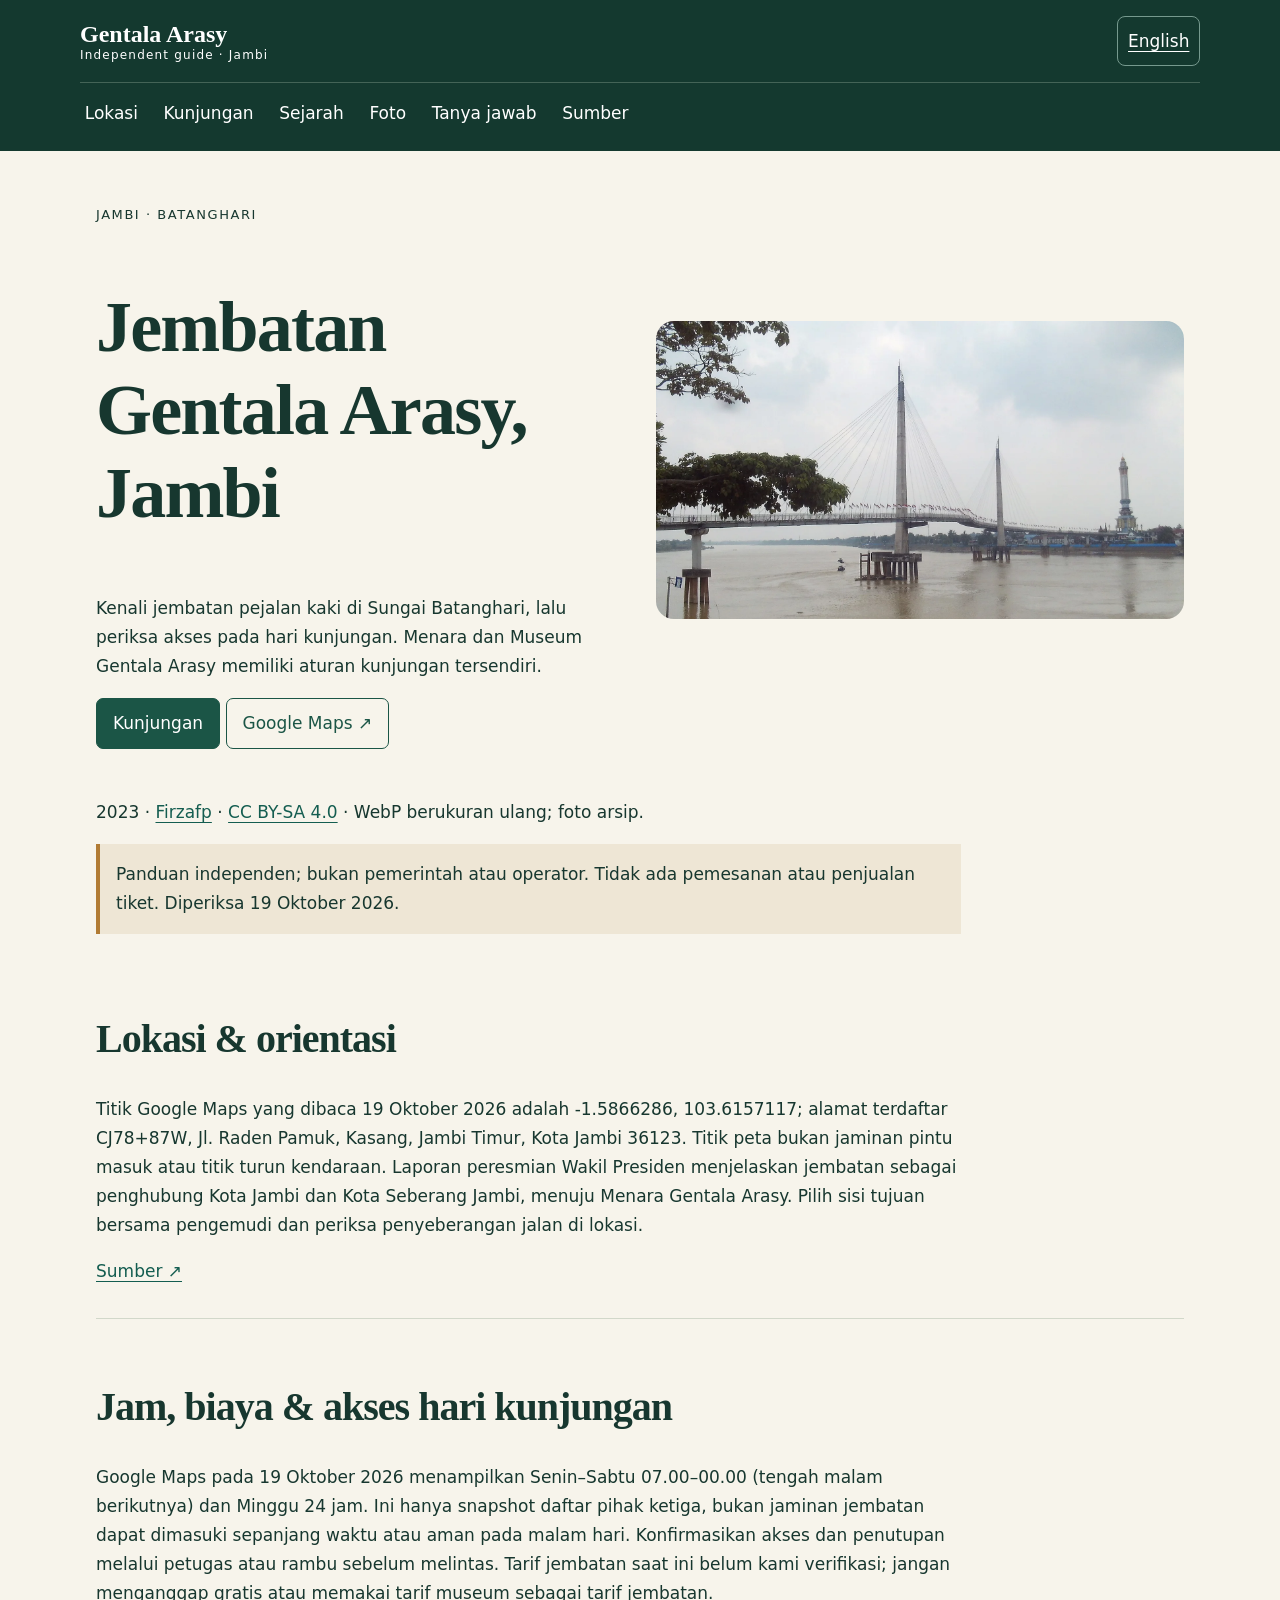
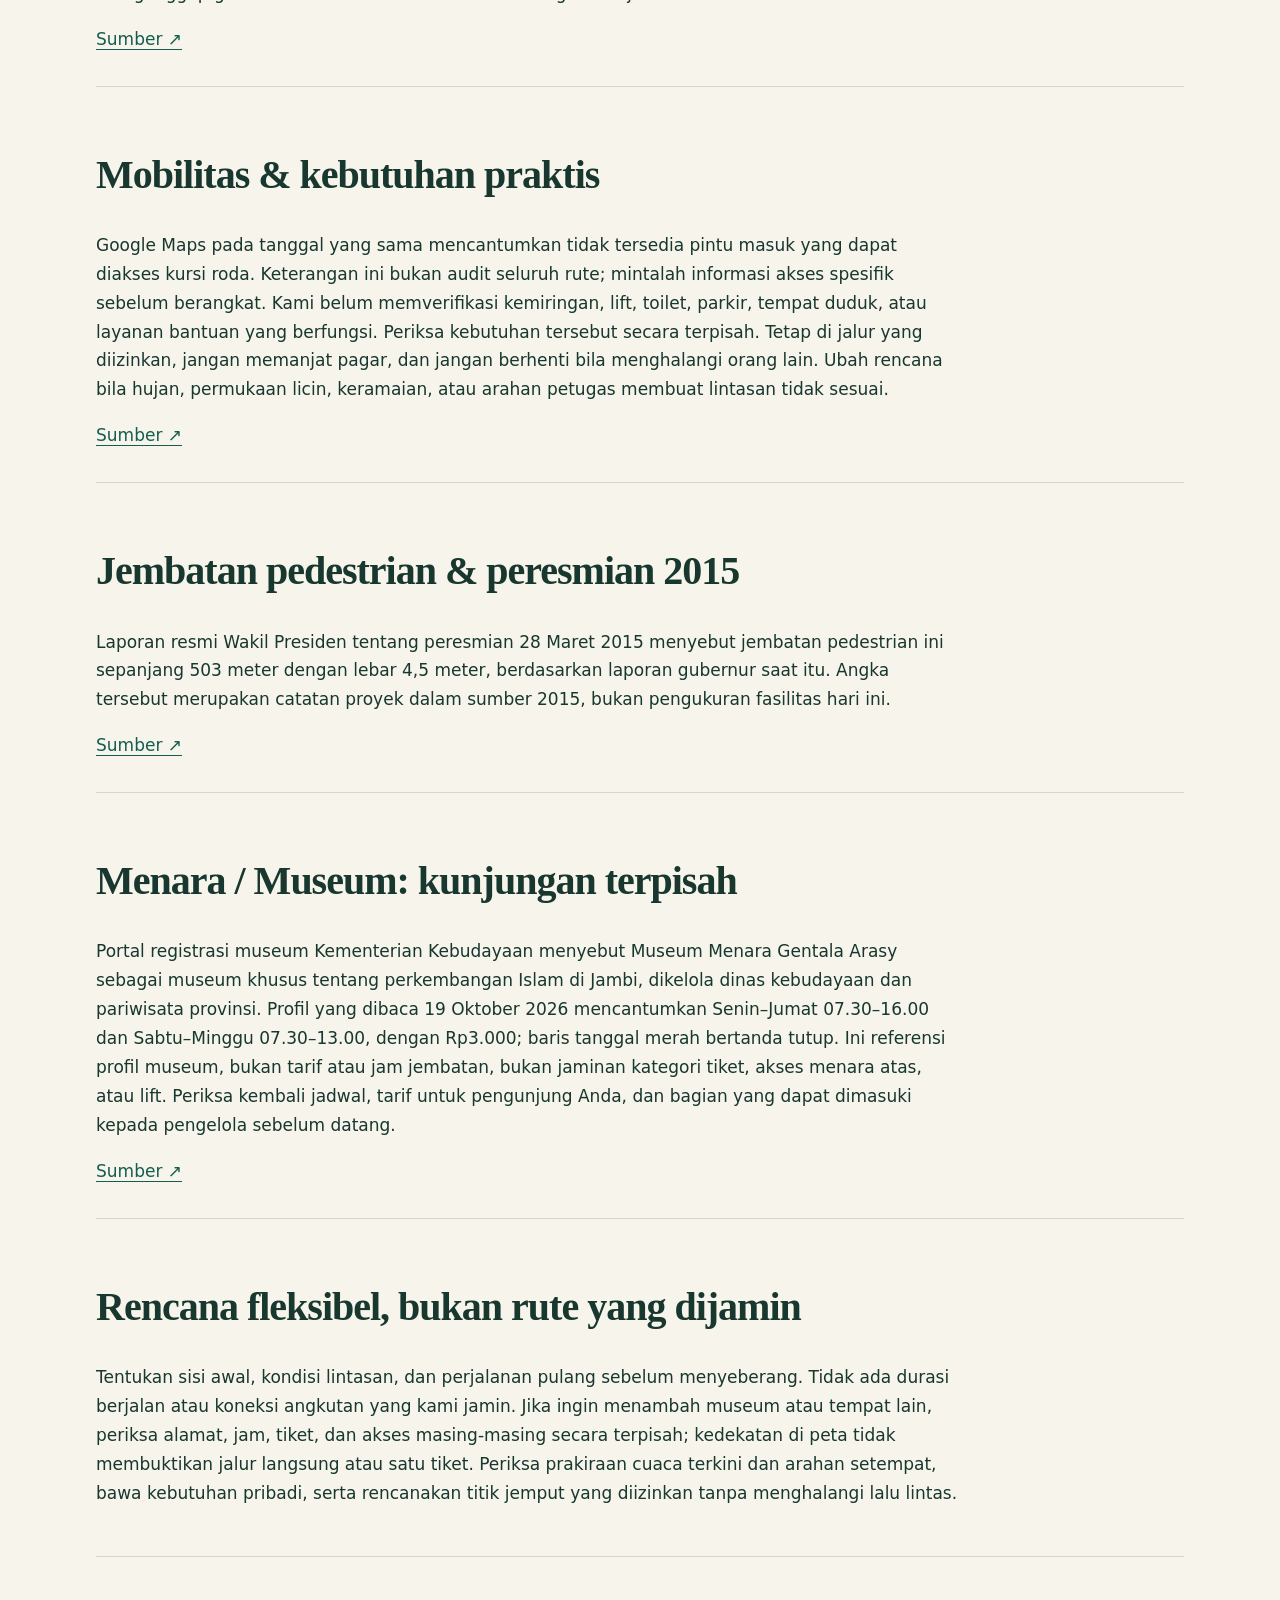
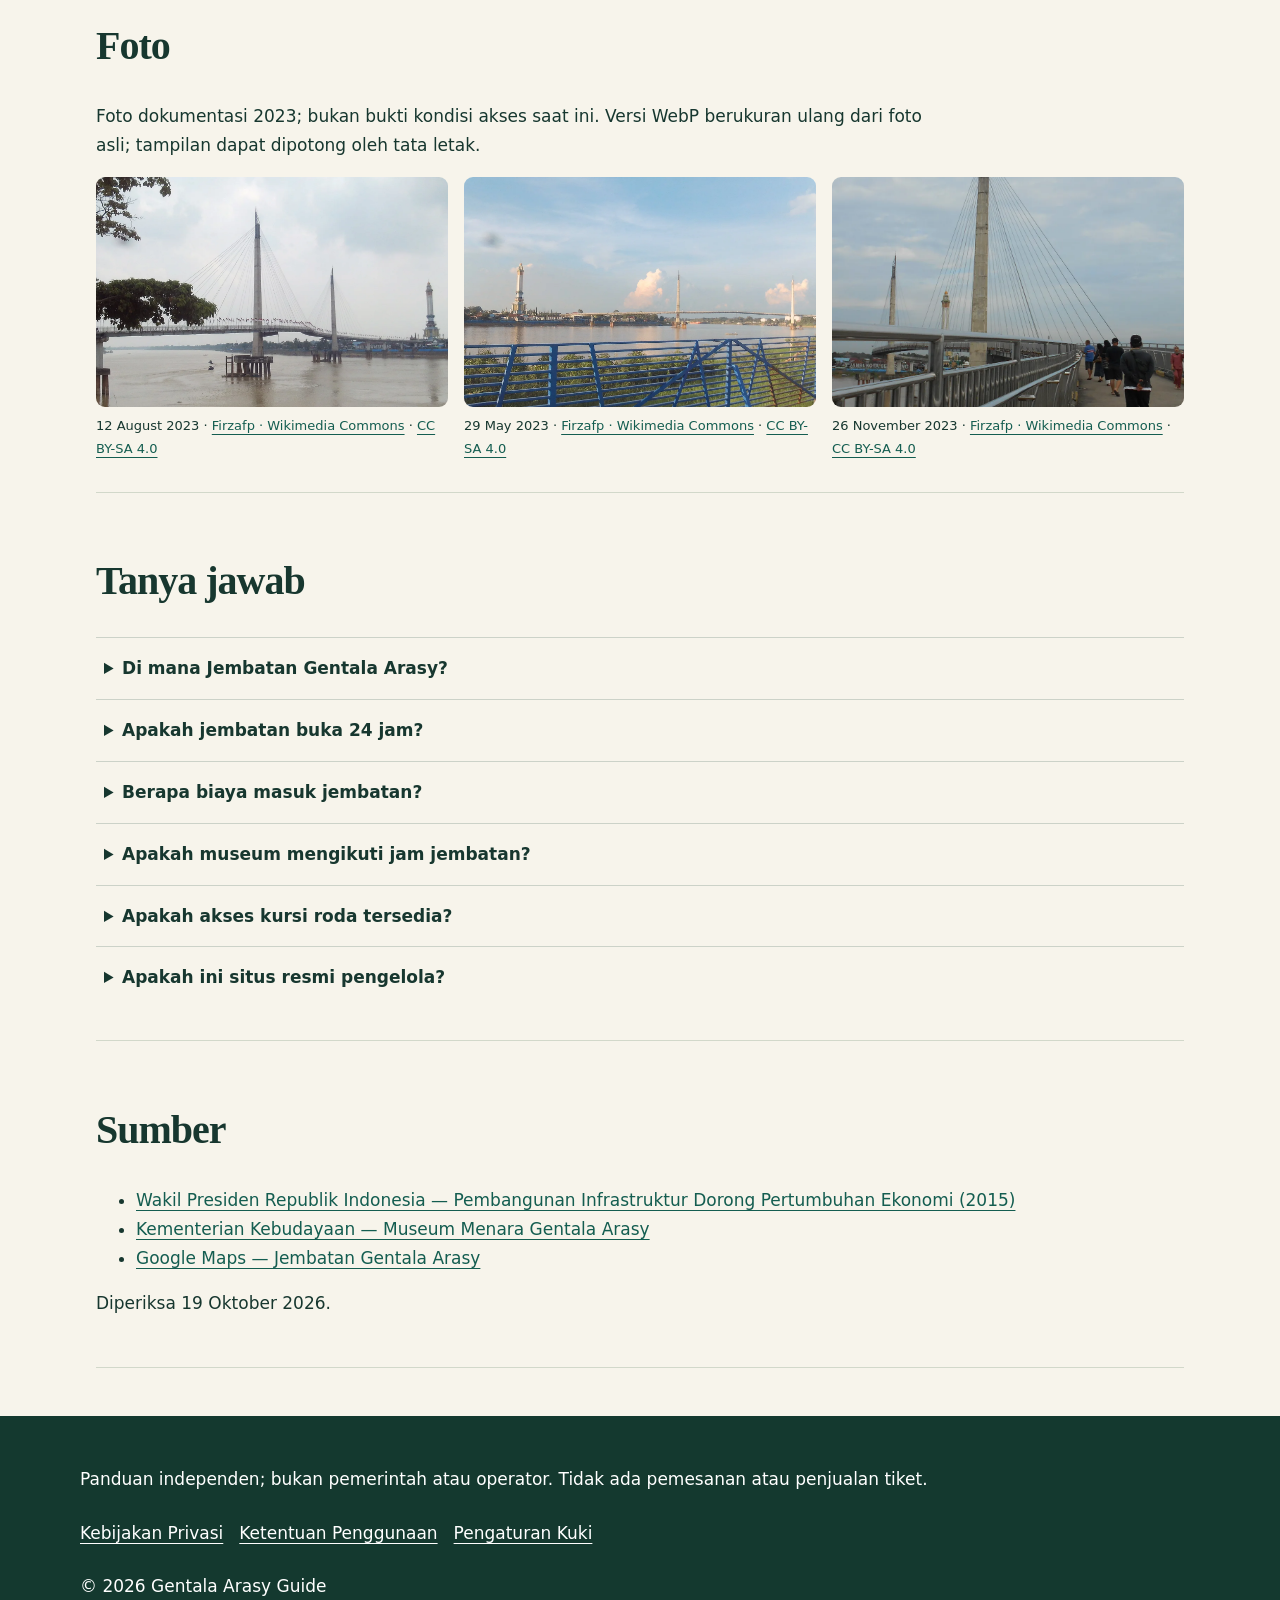
==== commit 41912962: "Clarify Gentala Arasy bridge and museum visits and harden privacy" ====
--- a/index.html
+++ b/index.html
@@ -1,153 +1 @@
-<!DOCTYPE html><html lang="id"><head><meta charset="UTF-8"><meta name="viewport" content="width=device-width, initial-scale=1"><meta name="theme-color" content="#102e3b"><link rel="icon" href="/favicon.svg" type="image/svg+xml" sizes="any"><link rel="apple-touch-icon" href="/favicon.svg" sizes="180x180"><link rel="manifest" href="/manifest.webmanifest"><link rel="canonical" href="https://jembatangentala.com/"><link rel="alternate" hreflang="id" href="https://jembatangentala.com/"><link rel="alternate" hreflang="en" href="https://jembatangentala.com/en/"><link rel="alternate" hreflang="x-default" href="https://jembatangentala.com/"><title>Jembatan Gentala Arasy Jambi — Panduan Wisata</title><meta name="description" content="Panduan independen Jembatan Gentala Arasy di Jambi: lokasi, cara ke sana, waktu nyaman untuk jalan kaki, sejarah Menara Gentala Arasy, dan tips berkunjung."><meta property="og:type" content="website"><meta property="og:title" content="Jembatan Gentala Arasy Jambi — Panduan Wisata"><meta property="og:description" content="Panduan independen dan non-profit untuk membaca Jembatan Gentala Arasy, Sungai Batanghari, dan konteks budaya Jambi."><meta property="og:site_name" content="Jembatan Gentala Arasy Jambi — Panduan Wisata"><meta property="og:image" content="https://jembatangentala.com/images/gentala-arasy-river.webp"><meta property="og:image:alt" content="Jembatan Gentala Arasy di atas Sungai Batanghari, Kota Jambi"><meta name="twitter:card" content="summary_large_image"><link rel="preconnect" href="https://fonts.googleapis.com"><link rel="preconnect" href="https://fonts.gstatic.com" crossorigin><link href="https://fonts.googleapis.com/css2?family=Fraunces:opsz,wght@9..144,500;9..144,600;9..144,700&family=Plus+Jakarta+Sans:wght@400;500;600;700&display=swap" rel="stylesheet"><script type="application/ld+json">{"@context":"https://schema.org","@type":["TouristAttraction","LocalBusiness"],"@id":"https://jembatangentala.com/#attraction","name":"Jembatan Gentala Arasy","image":["https://jembatangentala.com/images/gentala-arasy-river.webp"],"description":"Panduan independen dan non-profit untuk membaca Jembatan Gentala Arasy, Sungai Batanghari, dan konteks budaya Jambi.","touristType":"Wisatawan budaya dan pejalan kaki","address":{"@type":"PostalAddress","streetAddress":"CJ78+87W, Jl. Raden Pamuk, Kasang, Kec. Jambi Tim.","addressLocality":"Kota Jambi","addressRegion":"Jambi","postalCode":"36123","addressCountry":"ID"},"geo":{"@type":"GeoCoordinates","latitude":-1.5866286,"longitude":103.6157117},"openingHours":"Mo-Su 00:00-24:00","aggregateRating":{"@type":"AggregateRating","ratingValue":"4.5","reviewCount":"7341","bestRating":"5","worstRating":"1"},"sameAs":["https://maps.app.goo.gl/UxociFC798phFfW46","https://jambiprov.go.id/profil-kota-jambi-.html"]}</script><script type="application/ld+json">{"@context":"https://schema.org","@type":"FAQPage","mainEntity":[{"@type":"Question","name":"Apakah Jembatan Gentala Arasy khusus pejalan kaki?","acceptedAnswer":{"@type":"Answer","text":"Ya. Sumber publik menggambarkannya sebagai jembatan pedestrian; tetap ikuti rambu dan arahan yang berlaku saat Anda datang."}},{"@type":"Question","name":"Kapan waktu yang paling nyaman untuk datang?","acceptedAnswer":{"@type":"Answer","text":"Pagi atau sore biasanya lebih nyaman untuk berjalan dan mengurangi paparan panas. Kondisi cuaca serta kepadatan tetap perlu dipertimbangkan pada hari kunjungan."}},{"@type":"Question","name":"Apakah ada biaya masuk?","acceptedAnswer":{"@type":"Answer","text":"Kami tidak memverifikasi tarif tetap untuk menyeberangi jembatan dari sumber publik. Jangan menganggap informasi lama selalu berlaku; periksa penanda di lokasi."}},{"@type":"Question","name":"Berapa lama waktu yang ideal?","acceptedAnswer":{"@type":"Answer","text":"Sekitar 45–90 menit adalah perkiraan yang masuk akal untuk berjalan santai dan berhenti di titik yang aman; tambahkan waktu bila mengunjungi Menara / Museum Gentala Arasy."}},{"@type":"Question","name":"Bagaimana datang dari bandara?","acceptedAnswer":{"@type":"Answer","text":"Dari Bandara Sultan Thaha (DJB), lanjutkan dengan taksi, kendaraan sewa, atau transportasi berbasis aplikasi ke akses Jl. Raden Pamuk atau sisi menara. Pastikan titik turun yang aman."}},{"@type":"Question","name":"Apakah parkir dan toilet tersedia?","acceptedAnswer":{"@type":"Answer","text":"Keduanya perlu diperiksa di hari kunjungan. Gunakan area parkir resmi yang diizinkan dan rencanakan toilet sebelum masuk jalur pejalan kaki; halaman ini tidak menjanjikan ketersediaan pada titik tertentu."}},{"@type":"Question","name":"Apakah jembatan ramah kursi roda?","acceptedAnswer":{"@type":"Answer","text":"Jembatan adalah jalur terbuka, tetapi kondisi akses, kemiringan, keramaian, dan fasilitas pendukung harus dinilai langsung. Datang bersama pendamping bila membutuhkan bantuan mobilitas."}},{"@type":"Question","name":"Apakah aman datang malam hari?","acceptedAnswer":{"@type":"Answer","text":"Kondisi cahaya, keramaian, cuaca, dan transportasi pulang berubah menurut waktu. Bila datang menjelang malam, pilih rute yang Anda kenal, rencanakan titik jemput, dan ikuti arahan setempat."}},{"@type":"Question","name":"Apakah situs ini merekomendasikan restoran, hotel, atau toko?","acceptedAnswer":{"@type":"Answer","text":"Tidak. Sebagai panduan non-profit, kami hanya menjelaskan jenis layanan dan cara menilai kebutuhan praktis. Kami tidak memberi peringkat, menerima promosi, atau menyarankan usaha tertentu."}}]}</script><link rel="stylesheet" href="/_astro/BrandMark.h7Wq6V9H.css"></head><body><a class="skip-link" href="#content">Lewati ke konten utama</a><header class="site-header"><div class="site-header__inner"><a class="brand" href="/" aria-label="Jembatan Gentala Arasy Guide"><span class="brand-mark brand-mark--compact" aria-hidden="true"><svg viewBox="0 0 72 72" role="presentation" focusable="false"><path class="brand-mark__river" d="M11 53c9-8 28-8 50 0" fill="none"></path><path class="brand-mark__tower" d="M23 51V19l7-10v40M49 51V26l-6-8v32" fill="none"></path><path class="brand-mark__cable" d="M23 27 12 46m11-11-9 9m19-9 9 9m7-17 11 19" fill="none"></path></svg></span><span class="brand__copy"><strong>Gentala Arasy</strong><span>PANDUAN TEPIAN BATANGHARI</span></span></a><nav class="main-nav" aria-label="Navigasi utama"><a href="#ringkasan">Ringkasan</a><a href="#konteks">Konteks</a><a href="#warisan">Jejak sejarah</a><a href="#kunjungan">Kunjungan</a><a href="#transportasi">Transportasi</a><a href="#sekitar">Sekitar</a><a href="#peta">Peta</a><a href="#faq">Tanya jawab</a><a href="#cuaca">Cuaca</a><a href="#rute">Rute</a><a href="#sains">Sains</a></nav><a class="language-switch" href="/en/" aria-label="Read this guide in English">EN</a></div></header><main id="content" class="guide-main"><section class="hero" aria-labelledby="hero-title"><img class="hero__photo" src="/images/gentala-arasy-river.webp" alt="Jembatan Gentala Arasy dan Menara Gentala Arasy di atas Sungai Batanghari" fetchpriority="high"><div class="hero__veil"></div><div class="hero__riverline" aria-hidden="true"><i></i><i></i><i></i><i></i></div><div class="hero__content page-shell"><div class="hero__editorial"><p class="eyebrow eyebrow--light">Kota Jambi · Sungai Batanghari <span></span> Jembatan pejalan kaki &amp; tengara kota</p><h1 id="hero-title">Melintas dengan konteks, bukan sekadar menyeberang.</h1><p class="hero__lede">Jembatan Gentala Arasy menghubungkan tepian Sungai Batanghari dengan Jambi Kota Seberang. Panduan ini mengajak Anda membaca jembatan sebagai jalur pejalan kaki, ruang pandang sungai, dan pintu masuk ke warisan budaya di sekitarnya.</p><div class="hero__actions"><a class="button button--copper" href="#kunjungan">Rencanakan kunjungan</a><a class="button button--ghost" href="https://maps.app.goo.gl/UxociFC798phFfW46" target="_blank" rel="noreferrer">Buka di Google Maps<span aria-hidden="true">↗</span></a></div><p class="photo-credit photo-credit--light">Foto dokumenter: Firzafp · CC BY-SA 4.0</p></div><aside class="hero-card" aria-label="Informasi cepat"><p class="hero-card__title">Ringkas</p><dl><div><dt>Panjang</dt><dd><strong>± 503 m</strong><span>Jembatan pedestrian</span></dd></div><div><dt>Lebar</dt><dd><strong>± 4,5 m</strong><span>Ruang untuk berjalan</span></dd></div><div><dt>Status kunjungan</dt><dd><strong>Periksa langsung</strong><span>Peta dan penanda dapat berubah</span></dd></div><div><dt>Waktu yang nyaman</dt><dd><strong>Pagi atau sore</strong><span>Cahaya lebih lembut</span></dd></div></dl><p class="hero-card__note">Skor, status buka, dan kondisi layanan mengikuti tampilan Google Maps saat dicek dan dapat berubah.</p></aside></div></section><section class="notice-strip"><div class="page-shell notice-strip__inner"><span class="notice-strip__symbol" aria-hidden="true">01</span><div><h2>Panduan independen, bukan pengumuman resmi.</h2><p>Kami menyusun halaman ini dari sumber publik dan tidak menjual tiket, tur, atau rekomendasi dagang. Jam, akses, fasilitas, dan kondisi tepi sungai dapat berubah; periksa informasi di lokasi sebelum berangkat.</p></div></div></section><section class="section section--paper" id="ringkasan"><span class="section-route-node" aria-hidden="true"></span><div class="page-shell split-intro"><div class="section-heading"><p class="eyebrow">ORIENTASI</p><h2>Enam penanda untuk memahami tempat.</h2></div><p class="section-intro">Sebelum tiba, pisahkan data yang mudah berubah dari konteks yang lebih stabil. Ini membantu Anda merencanakan kunjungan dengan ekspektasi yang wajar.</p></div><div class="page-shell fact-scape"><article class="fact-card fact-card--1"><p>Nama</p><h3>Jembatan Gentala Arasy</h3><span>Tengara tepi Sungai Batanghari</span></article><article class="fact-card fact-card--2"><p>Alamat</p><h3>Jl. Raden Pamuk, Kasang</h3><span>Kec. Jambi Timur · Kota Jambi 36123</span></article><article class="fact-card fact-card--3"><p>Koordinat</p><h3>-1.5866286, 103.6157117</h3><span>Rujukan lokasi Google Maps</span></article><article class="fact-card fact-card--4"><p>Diresmikan</p><h3>28 Maret 2015</h3><span>Menurut publikasi Pemerintah Provinsi Jambi</span></article><article class="fact-card fact-card--5"><p>Bentuk</p><h3>Lengkung seperti huruf S</h3><span>Khusus pejalan kaki</span></article><article class="fact-card fact-card--6"><p>Peta saat dibaca</p><h3>Buka · tutup 00.00</h3><span>Status Google Maps, dapat berubah</span></article></div></section><section class="section section--river" id="konteks"><span class="section-route-node" aria-hidden="true"></span><div class="page-shell river-layout"><div class="river-layout__heading"><p class="eyebrow eyebrow--copper">KONTEKS SUNGAI &amp; KOTA</p><h2>Jembatan sebagai garis baca Sungai Batanghari.</h2><p>Nilai Gentala Arasy bukan hanya pada bentangnya. Ia menautkan pergerakan sehari-hari, panorama sungai, dan lanskap budaya yang bertumpu pada Menara Gentala Arasy di sisi seberang.</p><div class="source-chip"><span>Rujukan</span><a href="#sources">[1] [2] [3]</a></div></div><div class="river-line" aria-hidden="true"><i></i><i></i><i></i><i></i></div><div class="context-stack"><article class="context-note"><span>01</span><div><h3>Dua tepi, satu perjalanan kaki</h3><p>Jembatan pedestrian ini menghubungkan akses sekitar Menara Gentala Arasy di Jambi Kota Seberang dengan tepian Pasar Jambi. Lebar sekitar 4,5 meter dan panjang sekitar 503 meter menjadikannya ruang lintasan sekaligus ruang memandang.[1]</p></div></article><article class="context-note"><span>02</span><div><h3>Menara dan ingatan budaya</h3><p>Di salah satu ujungnya, Menara / Museum Gentala Arasy menjadi konteks penting untuk memahami sejarah dan peradaban Islam di Jambi. Museum dikelola sebagai ruang pembelajaran budaya, bukan sekadar latar foto.[2]</p></div></article><article class="context-note"><span>03</span><div><h3>Nama yang membawa gagasan</h3><p>Sumber budaya provinsi menjelaskan nama Gentala Arasy melalui gagasan bunyi, harmoni, dan arah ke langit. Dalam sejumlah penjelasan, nama itu juga dikaitkan dengan penghormatan kepada Abdurrahman Sayoeti.[3]</p></div></article><article class="context-note"><span>04</span><div><h3>Tepian yang terus bergerak</h3><p>Sungai adalah koridor hidup, bukan dekorasi. Nikmati dari jalur yang tersedia, jaga jarak dari tepian, dan beri ruang bagi kegiatan warga yang sedang berlangsung.</p></div></article></div></div></section><section class="section section--heritage" id="warisan"><span class="section-route-node" aria-hidden="true"></span><div class="page-shell split-intro"><div class="section-heading"><p class="eyebrow">JEJAK SEJARAH &amp; TAFSIR</p><h2>Dari proyek tepi sungai menjadi ruang belajar budaya.</h2></div><p class="section-intro">Laman ini memisahkan fakta pembangunan yang terdokumentasi dari penafsiran nama dan cerita yang perlu dibaca dengan hati-hati. Tidak semua cerita populer memiliki sumber yang cukup untuk diperlakukan sebagai sejarah.</p></div><div class="page-shell heritage-layout"><div class="heritage-rule" aria-hidden="true"><span class="brand-mark brand-mark--compact" aria-hidden="true"><svg viewBox="0 0 72 72" role="presentation" focusable="false"><path class="brand-mark__river" d="M11 53c9-8 28-8 50 0" fill="none"></path><path class="brand-mark__tower" d="M23 51V19l7-10v40M49 51V26l-6-8v32" fill="none"></path><path class="brand-mark__cable" d="M23 27 12 46m11-11-9 9m19-9 9 9m7-17 11 19" fill="none"></path></svg></span></div><ol class="heritage-timeline"><li><span>01</span><div><h3>Kota Seberang sebagai konteks</h3><p>Menara / Museum Gentala Arasy berada di Jambi Kota Seberang, sebuah kawasan yang dijelaskan Indonesia.travel sebagai bagian penting dari sejarah pendidikan dan peradaban Islam di Jambi.[2]</p></div></li><li><span>02</span><div><h3>2012–2014: masa pembangunan</h3><p>Profil Pemerintah Provinsi Jambi mencatat pembangunan jembatan pedestrian ini berlangsung dalam tiga tahun anggaran 2012–2014. Data tersebut menjelaskan skala proyek, bukan jaminan kondisi fasilitas hari ini.[1]</p></div></li><li><span>03</span><div><h3>28 Maret 2015: peresmian</h3><p>Sumber pemerintah provinsi dan laman pariwisata nasional sama-sama menempatkan peresmian kompleks pada 28 Maret 2015. Jembatan lalu dibaca sebagai penghubung fisik antara tepian dan ruang budaya.[1][2]</p></div></li><li><span>04</span><div><h3>Nama yang ditafsirkan</h3><p>Sumber budaya menjelaskan Gentala Arasy melalui genta, tala, dan arasy; sumber yang sama juga mencatat pembacaan sebagai akronim terkait Abdurrahman Sayoeti. Sajikan ini sebagai penafsiran yang terdokumentasi, bukan sebagai satu legenda tunggal yang tak terbantahkan.[3]</p></div></li><li><span>05</span><div><h3>Cerita yang bertanggung jawab</h3><p>Kami tidak menemukan rujukan publik yang cukup kuat untuk menuliskan kisah rakyat tertentu sebagai fakta sejarah jembatan. Karena itu, halaman ini memilih konteks yang dapat ditelusuri daripada mengulang cerita yang belum terverifikasi.</p></div></li><li><span>06</span><div><h3>Batanghari dalam sejarah Jambi</h3><p>Sungai Batanghari merupakan sumber sejarah permukiman dan perdagangan Jambi; sumber budaya menempatkan Jambi Kota Seberang dalam sejarah peradaban Islam di kawasan ini.[2] Jembatan mempertemukan dua tepi yang secara historis dihubungkan oleh sungai.</p></div></li><li><span>07</span><div><h3>Membaca secara kritis</h3><p>Nama dan cerita sekitar jembatan terus tumbuh di ruang publik. Kami menyajikan yang dapat ditelusuri ke sumber, dan mengundang Anda memverifikasi ulang melalui rujukan resmi sebelum mempercayai narasi tertentu.</p></div></li></ol></div></section><section class="section section--sand" id="kunjungan"><span class="section-route-node" aria-hidden="true"></span><div class="page-shell split-intro"><div class="section-heading"><p class="eyebrow">RENCANA KUNJUNGAN</p><h2>Datang dengan ritme yang tepat.</h2></div><p class="section-intro">Jembatan lebih nyaman dinikmati sebagai perjalanan lambat. Sediakan waktu untuk berjalan, berhenti di titik yang aman, dan menyesuaikan rencana dengan cuaca serta keramaian.</p></div><div class="page-shell visit-rail"><article class="visit-card"><span>01</span><p>Waktu terbaik</p><h3>Pagi atau sore</h3><div></div><small>Cahaya lebih lembut dan paparan panas biasanya lebih mudah dikelola. Hindari memaksa diri saat hujan lebat atau cuaca sangat panas.</small></article><article class="visit-card"><span>02</span><p>Durasi</p><h3>45–90 menit</h3><div></div><small>Cukup untuk menyeberang dengan santai, mengamati sungai, dan menghubungkan kunjungan dengan area Menara Gentala Arasy.</small></article><article class="visit-card"><span>03</span><p>Biaya</p><h3>Tidak ada tarif yang kami bekukan</h3><div></div><small>Tidak ada tiket jembatan yang kami verifikasi dari sumber publik. Periksa penanda atau pengelola setempat untuk layanan yang mungkin berubah.</small></article><article class="visit-card"><span>04</span><p>Etika</p><h3>Jalur pejalan kaki</h3><div></div><small>Jangan menghalangi arus orang, memanjat pagar, atau meninggalkan sampah. Beri jarak saat warga memakai ruang di kedua sisi jembatan.</small></article></div></section><section class="section section--paper" id="transportasi"><span class="section-route-node" aria-hidden="true"></span><div class="page-shell transport-grid"><div class="section-heading"><p class="eyebrow">TRANSPORTASI RINCI</p><h2>Menuju sisi Jl. Raden Pamuk atau Jambi Kota Seberang.</h2><p class="section-intro section-intro--left">Pilih sisi masuk sesuai rencana Anda. Google Maps menempatkan titik Jembatan Gentala Arasy di Jl. Raden Pamuk; sumber budaya provinsi juga menyebut akses dari sisi Menara Gentala Arasy melalui Jl. KH. M. Ja&#39;afar.[3][6] Rute, titik turun, jadwal, dan kapasitas parkir adalah informasi hari kunjungan—bukan janji tetap dari halaman ini.</p></div><div class="transport-detail-stack"><ol class="transport-list"><li><span>01</span><div><h3>Dari Bandara Sultan Thaha (DJB)</h3><p>Dari terminal bandara, lanjutkan dengan taksi berizin, kendaraan sewa, atau layanan transportasi berbasis aplikasi menuju salah satu akses jembatan. Sebelum berangkat, beri pengemudi tujuan yang jelas—Jl. Raden Pamuk atau sisi Menara Gentala Arasy—dan konfirmasi titik turun yang aman.</p></div></li><li><span>02</span><div><h3>Bus / angkutan umum</h3><p>Kota Jambi memiliki layanan angkutan massal dan data transportasi publik, tetapi rute, jam, halte aktif, serta sambungan terakhir ke jembatan dapat berubah. Periksa kanal Dinas Perhubungan Kota Jambi atau peta langsung pada hari perjalanan, lalu siapkan perjalanan kaki atau sambungan pendek dari halte aktif.</p></div></li><li><span>03</span><div><h3>Taksi &amp; transportasi aplikasi</h3><p>Untuk kunjungan pertama, pilihan ini biasanya paling langsung. Masukkan “Jembatan Gentala Arasy” atau alamat Jl. Raden Pamuk, lalu nyatakan sisi awal yang Anda pilih. Atur titik jemput pulang sebelum berjalan jauh agar tidak bergantung pada ketersediaan sesaat.</p></div></li><li><span>04</span><div><h3>Mobil atau sepeda motor</h3><p>Gunakan jalan kota yang berlaku dan area parkir yang jelas diizinkan. Jangan berhenti di mulut jembatan, jalur lalu lintas, atau tepi jalan yang mengganggu arus. Kapasitas dapat berubah saat akhir pekan, ibadah, atau acara publik.</p></div></li><li><span>05</span><div><h3>Berjalan kaki &amp; sepeda</h3><p>Dari area pusat kota, tepian sungai dapat menjadi bagian dari perjalanan. Perhatikan penyeberangan jalan, permukaan tidak rata, hujan, panas siang, dan lalu lintas. Jangan membawa sepeda ke jalur pejalan kaki bila rambu atau kondisi lokal tidak mengizinkan.</p></div></li><li><span>06</span><div><h3>Memilih dua sisi akses</h3><p>Sisi Jl. Raden Pamuk cocok bila Anda meneruskan perjalanan di kawasan pusat kota; sisi Menara Gentala Arasy cocok bila kunjungan akan dikaitkan dengan museum dan Jambi Kota Seberang. Dua sisi ini dapat dibaca sebagai satu lintasan, tetapi pulang-pergi perlu direncanakan sejak awal.[3]</p></div></li></ol><aside class="transport-checklist"><p class="eyebrow">SEBELUM MELINTAS</p><div><article><span>01</span><div><h3>Sebelum berangkat</h3><p>Simpan dua nama titik akses, isi daya telepon, dan cek cuaca serta peta terbaru.</p></div></article><article><span>02</span><div><h3>Saat turun kendaraan</h3><p>Turun di titik yang aman; jangan meminta pengemudi berhenti pada akses pejalan kaki atau jalur lalu lintas.</p></div></article><article><span>03</span><div><h3>Saat menyeberang</h3><p>Bawa air minum, gunakan perlindungan panas atau hujan, dan tetap berada di jalur yang tersedia.</p></div></article><article><span>04</span><div><h3>Rencana kembali</h3><p>Tentukan sisi akhir, cara pulang, serta waktu cadangan sebelum cahaya dan layanan transportasi berubah.</p></div></article></div></aside></div></div></section><section class="section section--deep" id="fasilitas"><span class="section-route-node" aria-hidden="true"></span><div class="page-shell split-intro split-intro--deep"><div class="section-heading"><p class="eyebrow eyebrow--copper">FASILITAS &amp; KEBUTUHAN</p><h2>Hal kecil yang perlu direncanakan.</h2></div><p class="section-intro">Kami tidak merekomendasikan pedagang, hotel, operator transportasi, atau tempat pengisian tertentu. Daftar ini menjelaskan jenis kebutuhan yang mungkin muncul; ketersediaan, kualitas, harga, dan aksesnya harus Anda nilai sendiri pada hari kunjungan.</p></div><div class="page-shell facility-grid"><article><p>Rencanakan lebih awal</p><h3>WC / toilet</h3><small>Ketersediaan di titik kunjungan dapat berubah. Gunakan fasilitas umum yang jelas izinnya sebelum memulai bila diperlukan; jangan mengandalkan toilet tepat di pintu jembatan.</small></article><article><p>Periksa di lokasi</p><h3>Parkir</h3><small>Jangan mengandalkan ruang tepat di akses jembatan. Ikuti rambu, arahan petugas, dan aturan lingkungan; pilih parkir legal meskipun perlu berjalan sedikit lebih jauh.</small></article><article><p>Nilai kondisi nyata</p><h3>Akses &amp; mobilitas</h3><small>Jalur terbuka tidak otomatis berarti akses penuh. Periksa kemiringan, permukaan, keramaian, kursi istirahat, dan akses kendaraan sebelum membawa anak kecil, kereta bayi, atau alat bantu mobilitas.</small></article><article><p>Bawa perlindungan pribadi</p><h3>Teduh &amp; tempat berhenti</h3><small>Kondisi panas, hujan, dan tempat duduk dapat berbeda sepanjang rute. Bawa air, penutup kepala atau payung, dan jangan berhenti pada jalur sempit.</small></article><article><p>Pilih tipe, bukan nama</p><h3>Makan &amp; minum</h3><small>Kawasan tepian sungai dan pusat kota dapat memiliki warung, rumah makan, kedai minuman, serta kios makanan. Nilai kebersihan, kebutuhan diet, dan kejelasan harga di tempat.</small></article><article><p>Cari di area kota</p><h3>Akomodasi</h3><small>Di Kota Jambi terdapat tipe penginapan seperti rumah tamu, hotel, dan akomodasi harian. Bandingkan akses transportasi, aksesibilitas, dan perjalanan pulang malam—tanpa menganggap kedekatan di peta selalu berarti nyaman berjalan kaki.</small></article><article><p>Bawa stok dasar</p><h3>Kebutuhan harian</h3><small>Toko kebutuhan, pasar, dan minimarket dapat ditemukan di kawasan kota. Bawa air minum dan kebutuhan pribadi bila ingin berjalan lebih lama; jangan bergantung pada satu titik layanan.</small></article><article><p>Cek sebelum berkendara</p><h3>BBM &amp; pengisian</h3><small>Gunakan peta terkini untuk melihat SPBU atau titik pengisian kendaraan listrik yang aktif di rute Anda. Ketersediaan konektor, jam, dan antrean tidak kami verifikasi.</small></article><article><p>Bawa pulang bila perlu</p><h3>Sampah &amp; kebersihan</h3><small>Gunakan tempat sampah yang tersedia. Jika tidak ada, simpan sampah hingga menemukan tempat pembuangan yang sesuai agar jalur dan tepi sungai tetap bersih.</small></article></div></section><style>
-.section--sky{background:#0f2a37}
-.weather-layout{max-width:62rem}
-.weather-card{background:#102e3b;border:1px solid rgba(245,240,230,.14);border-radius:20px;padding:1.6rem;color:#f5f0e6;box-shadow:0 12px 34px rgba(0,0,0,.28)}
-.weather-now{display:flex;flex-wrap:wrap;gap:1.4rem;align-items:center;justify-content:space-between}
-.weather-now__main{display:flex;align-items:center;gap:.9rem}
-.weather-now__emoji{font-size:2.8rem;line-height:1}
-.weather-now__temp{font-family:"Fraunces",Georgia,serif;font-size:2.5rem;font-weight:600;line-height:1.05}
-.weather-now__desc{opacity:.85;margin-top:.2rem}
-.weather-now__meta{list-style:none;display:flex;flex-wrap:wrap;gap:1.1rem;margin:.6rem 0 0;padding:0}
-.weather-now__meta li{display:flex;flex-direction:column;font-size:.78rem;opacity:.7}
-.weather-now__meta strong{font-size:1.05rem;opacity:1;color:#f5f0e6}
-.weather-now__tip{margin:.9rem 0 0;color:#e7b08a;font-weight:600}
-.weather-days{list-style:none;display:grid;grid-template-columns:repeat(7,1fr);gap:.4rem;margin:1.3rem 0 0;padding:1.1rem 0 0;border-top:1px solid rgba(245,240,230,.14)}
-.weather-days li{display:flex;flex-direction:column;align-items:center;gap:.3rem;font-size:.82rem}
-.weather-days .wd__day{opacity:.65}
-.weather-days .wd__emoji{font-size:1.5rem}
-.weather-days .wd__rain{opacity:.7;font-size:.72rem}
-.weather-note{margin:1rem 0 0;font-size:.82rem;opacity:.7}
-@media(max-width:640px){.weather-days{grid-template-columns:repeat(4,1fr)}}
-.plan-grid{display:grid;grid-template-columns:1fr 1fr;gap:1.2rem;margin-top:1.4rem}
-.plan-card{background:#fff;border-radius:16px;padding:1.4rem 1.5rem;color:#1c2b33;box-shadow:0 10px 26px rgba(0,0,0,.08);border-top:4px solid #b8663d}
-.plan-card h3{font-family:"Fraunces",Georgia,serif;margin:.1rem 0 .5rem;color:#102e3b}
-.plan-card__time{display:inline-block;font-size:.76rem;letter-spacing:.04em;text-transform:uppercase;color:#b8663d;font-weight:700;margin-bottom:.4rem}
-.plan-card p{margin:0;font-size:.95rem;line-height:1.6}
-@media(max-width:720px){.plan-grid{grid-template-columns:1fr}}
-.season-wrap{margin-top:1.4rem;overflow-x:auto}
-.season-table{width:100%;border-collapse:collapse;font-size:.9rem;background:#fff;color:#1c2b33;border-radius:14px;overflow:hidden;box-shadow:0 8px 24px rgba(0,0,0,.08);min-width:660px}
-.season-table th,.season-table td{padding:.75rem .85rem;border-bottom:1px solid #e7e0d2;text-align:left;vertical-align:top}
-.season-table thead th{background:#102e3b;color:#f5f0e6;font-size:.74rem;text-transform:uppercase;letter-spacing:.03em}
-.season-table tbody tr:nth-child(even){background:#f6f1e6}
-.season-table strong{color:#b8663d}
-.weather-now{display:block}
-.weather-now__today{font-family:"Fraunces",Georgia,serif;font-size:1.15rem;opacity:.9;white-space:nowrap}
-.weather-loading{opacity:.7;font-size:.95rem}
-.weather-badges{display:flex;flex-wrap:wrap;gap:.5rem;margin:.9rem 0 0}
-.badge{font-size:.76rem;padding:.25rem .65rem;border-radius:999px;border:1px solid rgba(245,240,230,.22);color:#f5f0e6;background:rgba(245,240,230,.06)}
-.badge--uv{color:#e7b08a;border-color:rgba(231,176,138,.45)}
-.weather-alert{margin:1rem 0 0;padding:.85rem 1rem;border-radius:12px;background:rgba(206,68,46,.16);border:1px solid rgba(224,92,68,.55);color:#ffd9cf}
-.weather-alert strong{display:block;margin-bottom:.3rem;color:#fff}
-.weather-alert ul{margin:.2rem 0 0;padding-left:1.1rem}
-.weather-alert li{font-size:.85rem;line-height:1.5;margin:.2rem 0}
-.weather-advice{display:grid;grid-template-columns:repeat(3,1fr);gap:.8rem;margin:1.1rem 0 0}
-.advice-block{background:rgba(245,240,230,.05);border:1px solid rgba(245,240,230,.12);border-radius:12px;padding:.85rem 1rem}
-.advice-block h4{margin:0 0 .5rem;font-size:.85rem;color:#e7b08a;font-weight:700}
-.advice-block ul{margin:0;padding-left:1.05rem}
-.advice-block li{font-size:.83rem;line-height:1.5;margin:.28rem 0}
-@media(max-width:640px){.weather-advice{grid-template-columns:1fr}}
-</style>
-<section class="section section--sky" id="cuaca">
-  <span class="section-route-node" aria-hidden="true"></span>
-  <div class="page-shell weather-layout">
-    <div class="section-heading">
-      <p class="eyebrow eyebrow--light">CUACA HARI INI</p>
-      <h2>Cuaca di tepian Batanghari.</h2>
-      <p class="section-intro">Pantauan cuaca terkini dan prakiraan beberapa hari ke depan untuk membantu Anda memilih waktu melintas. Periksa kembali menjelang keberangkatan.</p>
-    </div>
-    <div class="weather-card" id="weather-widget" data-loading="true">
-      <div class="weather-now" id="weather-now"></div>
-      <ul class="weather-days" id="weather-days"></ul>
-      <p class="weather-note" id="weather-note"></p>
-    </div>
-  </div>
-</section>
-<section class="section section--paper" id="musim">
-  <span class="section-route-node" aria-hidden="true"></span>
-  <div class="page-shell split-intro">
-    <div class="section-heading">
-      <p class="eyebrow">STRATEGI PER MUSIM</p>
-      <h2>Membaca pola iklim Jambi.</h2>
-    </div>
-    <p class="section-intro">Jambi beriklim ekuatorial dengan dua puncak hujan (sekitar Maret–Mei dan Oktober–Januari) serta periode lebih kering (Juni–September). Panduan berikut bersifat umum menurut pola iklim setempat, bukan data harian; verifikasi cuaca aktual sebelum berangkat.</p>
-  </div>
-  <div class="page-shell season-wrap">
-    <table class="season-table">
-      <thead><tr><th>Periode</th><th>Cuaca &amp; curah hujan</th><th>Kondisi tepi sungai &amp; air</th><th>Alam &amp; satwa</th><th>Saran kunjungan</th><th>Yang dibawa</th></tr></thead>
-      <tbody>
-        <tr><td><strong>Jun–Sep</strong><br>Lebih kering</td><td>Curah hujan lebih rendah; panas terik di siang hari.</td><td>Debit sungai relatif tenang, arus lebih mudah dibaca.</td><td>Burung &amp; aktivitas tepi sungai menonjol pagi/sore; satwa lebih terlihat saat tenang.</td><td>Nyaman untuk jalan lambat &amp; foto cahaya pagi/sore.</td><td>Air minum, topi, tabir surya, pakaian ventilasi.</td></tr>
-        <tr><td><strong>Mar–Mei &amp; Okt–Jan</strong><br>Lebih basah</td><td>Hujan lebih sering; jalur dapat licin.</td><td>Debit naik, arus lebih kuat—jaga jarak dari tepi.</td><td>Vegetasi tepi lebih hijau; satwa lebih aktif pasca hujan.</td><td>Hindari melintas saat hujan lebat; cek prakiraan harian.</td><td>Payung/jas hujan, sepatu anti-slip.</td></tr>
-        <tr><td><strong>Pergantian</strong><br>Feb, Jun, Sep</td><td>Cuaca campuran, bisa berubah cepat.</td><td>Tergantung curah hujan terkini.</td><td>Pantau kondisi hari ini.</td><td>Rencanakan rute fleksibel &amp; sediakan cadangan waktu.</td><td>Perlindungan ganda (panas &amp; hujan).</td></tr>
-      </tbody>
-    </table>
-    <p class="section-intro section-intro--left" style="margin-top:1rem">Batanghari adalah sungai hidup dengan lalu lintas perahu dan ekosistem ikan serta burung. Jangan berenang atau mengonsumsi air sungai, dan jaga jarak aman dari tepi saat debit tinggi.</p>
-  </div>
-</section>
-<section class="section section--river" id="rute">
-  <span class="section-route-node" aria-hidden="true"></span>
-  <div class="page-shell split-intro">
-    <div class="section-heading">
-      <p class="eyebrow eyebrow--copper">RUTE REKOMENDASI</p>
-      <h2>Dua opsi sesuai waktu Anda.</h2>
-    </div>
-    <p class="section-intro">Keduanya berangkat dan kembali dari sisi yang sama, kecuali disebutkan. Sesuaikan dengan dua sisi akses di bagian Transportasi.</p>
-  </div>
-  <div class="page-shell plan-grid">
-    <article class="plan-card">
-      <span class="plan-card__time">Setengah hari · ± 2–3 jam</span>
-      <h3>Lintas singkat + tepi sungai</h3>
-      <p>Turun di sisi Jl. Raden Pamuk → lintasi jembatan searah → berhenti di tengah bentang untuk foto → kembali ke sisi awal → lanjut ke Tepian Tanggo Rajo untuk istirahat tepi sungai. Cocok untuk keluarga dengan anak atau singgah singkat.</p>
-    </article>
-    <article class="plan-card">
-      <span class="plan-card__time">Sehari penuh · ± 5–6 jam</span>
-      <h3>Lintas + warisan + kota</h3>
-      <p>Mulai dari Menara / Museum Gentala Arasy (Jambi Kota Seberang) → lintasi jembatan → tepi Pasar Jambi → makan siang di area kota (pilih jenis tempat, bukan nama) → Tepian Tanggo Rajo → kembali ke sisi menara saat cahaya sore. Sertakan waktu istirahat &amp; cek cuaca.</p>
-    </article>
-  </div>
-</section>
-<section class="section section--sand" id="kelompok">
-  <span class="section-route-node" aria-hidden="true"></span>
-  <div class="page-shell split-intro">
-    <div class="section-heading">
-      <p class="eyebrow">ITINERARI PER KELOMPOK</p>
-      <h2>Tiga pendekatan berdasarkan siapa yang datang.</h2>
-    </div>
-    <p class="section-intro">Pilih berdasarkan komposisi perjalanan dan ritme, bukan hanya lamanya waktu.</p>
-  </div>
-  <div class="page-shell facility-grid">
-    <article><p>Keluarga dengan anak</p><h3>Singkat &amp; aman</h3><small>Pilih pagi; bawa air &amp; topi; gunakan jalur dengan ruang istirahat; hindari jam panas; dekat dengan fasilitas umum; jangan biarkan anak mendekati tepi sungai.</small></article>
-    <article><p>Fotografer alam</p><h3>Cahaya lembut</h3><small>Waktu terbaik pagi/sore untuk siluet menara &amp; pantulan sungai; bawa lensa wide &amp; tele; manfaatkan tiga sudut dokumentasi; cek prakiraan awan.</small></article>
-    <article><p>Akses rendah tenaga</p><h3>Perlahan &amp; dipandu</h3><small>Datang dengan pendamping; evaluasi kemiringan &amp; keramaian secara langsung; pilih sisi akses paling mudah; rencanakan titik jemput dekat; istirahat berkala.</small></article>
-    <article><p>Pengunjung pertama kali</p><h3>Satukan dua tepi</h3><small>Mulai dari sisi menara untuk konteks budaya, lintasi ke sisi Pasar Jambi, lalu kembali; jadikan satu lintasan utuh bukan sekadar menyeberang.</small></article>
-  </div>
-</section>
-<section class="section section--sand" id="sekitar"><span class="section-route-node" aria-hidden="true"></span><div class="page-shell nearby-layout"><div class="nearby-layout__main"><p class="eyebrow">MAKAN DI SEKITAR</p><h2>Pilih jenis tempat, bukan promosi tertentu.</h2><p>Untuk makan sebelum atau sesudah menyeberang, kawasan Kota Jambi menawarkan pilihan warung lokal, rumah makan, kedai kopi, kios minuman, dan pasar. Kami tidak memberi peringkat atau menyebut usaha tertentu; pilihlah berdasarkan kondisi higienis, kebutuhan keluarga, dan informasi harga yang jelas di tempat.</p></div><div class="nearby-layout__side"><p class="eyebrow">SEKITAR JEMBATAN</p><h3>Rangkai kunjungan sebagai koridor budaya sungai.</h3><article><span>01</span><div><h4>Menara / Museum Gentala Arasy</h4><p>Berdekatan dengan salah satu ujung jembatan; ruang untuk mengenal konteks sejarah Islam dan budaya Jambi. Periksa akses museum di hari kunjungan.[2]</p></div></article><article><span>02</span><div><h4>Tepian Tanggo Rajo</h4><p>Ruang tepian sungai yang relevan untuk menyambung perjalanan kaki dan melihat hubungan kota dengan Batanghari. Hormati penggunaan ruang oleh warga.</p></div></article><article><span>03</span><div><h4>Kawasan kota di sisi Jl. Raden Pamuk</h4><p>Sisi ini memudahkan kelanjutan menuju pusat kota, kebutuhan harian, serta jalur pulang. Gunakan peta langsung untuk memilih rute yang sesuai.</p></div></article></div></div></section><section class="section section--paper" id="peta"><span class="section-route-node" aria-hidden="true"></span><div class="page-shell map-layout"><div class="map-copy"><p class="eyebrow">LOKASI</p><h2>Peta dan dua sisi akses.</h2><p>Peta menggunakan bahasa Indonesia. Untuk navigasi, buka Google Maps dan pilih sisi masuk yang sesuai dengan urutan perjalanan Anda.</p><a class="button button--navy" href="https://maps.app.goo.gl/UxociFC798phFfW46" target="_blank" rel="noreferrer">Buka rute di Google Maps<span aria-hidden="true">↗</span></a></div><div class="map-frame"><iframe title="Peta Jembatan Gentala Arasy" src="https://www.google.com/maps?q=Jembatan+Gentala+Arasy&amp;output=embed&amp;hl=id" width="600" height="450" style="border:0" allowfullscreen loading="lazy" referrerpolicy="strict-origin-when-cross-origin"></iframe></div></div></section><section class="section section--gallery"><span class="section-route-node" aria-hidden="true"></span><div class="page-shell split-intro"><div class="section-heading"><p class="eyebrow">DOKUMENTASI VISUAL</p><h2>Tiga sudut untuk membaca skala jembatan.</h2></div><p class="section-intro">Foto yang digunakan di halaman ini adalah dokumentasi nyata berlisensi terbuka, bukan ilustrasi buatan. Setiap foto diberi kredit dan lisensi pada caption-nya.</p></div><div class="page-shell gallery-grid"><figure class="gallery-item gallery-item--1"><img src="/images/gentala-arasy-river.webp" alt="Pandangan jembatan, sungai, dan Menara Gentala Arasy." loading="lazy"><figcaption><div><strong>Tepi sungai</strong><span>Pandangan jembatan, sungai, dan Menara Gentala Arasy.</span></div><a href="https://commons.wikimedia.org/wiki/File:Jembatan_Gentala_Arasy_-_Kota_Jambi,_JA_(12_Agustus_2023).jpg" target="_blank" rel="noreferrer">Foto: Firzafp · CC BY-SA 4.0 ↗</a></figcaption></figure><figure class="gallery-item gallery-item--2"><img src="/images/gentala-arasy-riverfront.webp" alt="Ruang sungai, garis jembatan, dan menara dalam satu cakupan." loading="lazy"><figcaption><div><strong>Dari taman tepi sungai</strong><span>Ruang sungai, garis jembatan, dan menara dalam satu cakupan.</span></div><a href="https://commons.wikimedia.org/wiki/File:Gentala_Arasy_and_its_bridge_(view_from_Putri_Pinang_Masak_Park)_-_Pasar_Jambi,_Jambi_City,_JA_(29_May_2023).jpg" target="_blank" rel="noreferrer">Foto: Firzafp · CC BY-SA 4.0 ↗</a></figcaption></figure><figure class="gallery-item gallery-item--3"><img src="/images/gentala-arasy-walkway.webp" alt="Skala nyata jalur pedestrian dan arah pandang ke tiang jembatan." loading="lazy"><figcaption><div><strong>Di atas jembatan</strong><span>Skala nyata jalur pedestrian dan arah pandang ke tiang jembatan.</span></div><a href="https://commons.wikimedia.org/wiki/File:Jembatan_(pejalan_kaki)_Gentala_Arasy_-_Kota_Jambi,_JA_(26_Nov_%2723).jpg" target="_blank" rel="noreferrer">Foto: Firzafp · CC BY-SA 4.0 ↗</a></figcaption></figure></div></section><section class="section section--faq" id="faq"><span class="section-route-node" aria-hidden="true"></span><div class="page-shell faq-layout"><div class="section-heading"><p class="eyebrow eyebrow--copper">TANYA JAWAB</p><h2>Pertanyaan praktis sebelum melintas.</h2><div class="tower-watermark" aria-hidden="true"><span class="brand-mark" aria-hidden="true"><svg viewBox="0 0 72 72" role="presentation" focusable="false"><path class="brand-mark__river" d="M11 53c9-8 28-8 50 0" fill="none"></path><path class="brand-mark__tower" d="M23 51V19l7-10v40M49 51V26l-6-8v32" fill="none"></path><path class="brand-mark__cable" d="M23 27 12 46m11-11-9 9m19-9 9 9m7-17 11 19" fill="none"></path></svg></span></div></div><div class="faq-list"><details><summary><span>01</span>Apakah Jembatan Gentala Arasy khusus pejalan kaki?<b aria-hidden="true">+</b></summary><p>Ya. Sumber publik menggambarkannya sebagai jembatan pedestrian; tetap ikuti rambu dan arahan yang berlaku saat Anda datang.[1][3]</p></details><details><summary><span>02</span>Kapan waktu yang paling nyaman untuk datang?<b aria-hidden="true">+</b></summary><p>Pagi atau sore biasanya lebih nyaman untuk berjalan dan mengurangi paparan panas. Kondisi cuaca serta kepadatan tetap perlu dipertimbangkan pada hari kunjungan.</p></details><details><summary><span>03</span>Apakah ada biaya masuk?<b aria-hidden="true">+</b></summary><p>Kami tidak memverifikasi tarif tetap untuk menyeberangi jembatan dari sumber publik. Jangan menganggap informasi lama selalu berlaku; periksa penanda di lokasi.</p></details><details><summary><span>04</span>Berapa lama waktu yang ideal?<b aria-hidden="true">+</b></summary><p>Sekitar 45–90 menit adalah perkiraan yang masuk akal untuk berjalan santai dan berhenti di titik yang aman; tambahkan waktu bila mengunjungi Menara / Museum Gentala Arasy.</p></details><details><summary><span>05</span>Bagaimana datang dari bandara?<b aria-hidden="true">+</b></summary><p>Dari Bandara Sultan Thaha (DJB), lanjutkan dengan taksi, kendaraan sewa, atau transportasi berbasis aplikasi ke akses Jl. Raden Pamuk atau sisi menara. Pastikan titik turun yang aman.</p></details><details><summary><span>06</span>Apakah parkir dan toilet tersedia?<b aria-hidden="true">+</b></summary><p>Keduanya perlu diperiksa di hari kunjungan. Gunakan area parkir resmi yang diizinkan dan rencanakan toilet sebelum masuk jalur pejalan kaki; halaman ini tidak menjanjikan ketersediaan pada titik tertentu.</p></details><details><summary><span>07</span>Apakah jembatan ramah kursi roda?<b aria-hidden="true">+</b></summary><p>Jembatan adalah jalur terbuka, tetapi kondisi akses, kemiringan, keramaian, dan fasilitas pendukung harus dinilai langsung. Datang bersama pendamping bila membutuhkan bantuan mobilitas.</p></details><details><summary><span>08</span>Apakah aman datang malam hari?<b aria-hidden="true">+</b></summary><p>Kondisi cahaya, keramaian, cuaca, dan transportasi pulang berubah menurut waktu. Bila datang menjelang malam, pilih rute yang Anda kenal, rencanakan titik jemput, dan ikuti arahan setempat.</p></details><details><summary><span>09</span>Apakah situs ini merekomendasikan restoran, hotel, atau toko?<b aria-hidden="true">+</b></summary><p>Tidak. Sebagai panduan non-profit, kami hanya menjelaskan jenis layanan dan cara menilai kebutuhan praktis. Kami tidak memberi peringkat, menerima promosi, atau menyarankan usaha tertentu.</p></details></div></div></section><section class="section section--deep" id="sains">
-  <span class="section-route-node" aria-hidden="true"></span>
-  <div class="page-shell split-intro split-intro--deep">
-    <div class="section-heading">
-      <p class="eyebrow eyebrow--copper">SAINS &amp; TANGGUNG JAWAB</p>
-      <h2>Membaca jembatan sebagai ruang belajar.</h2>
-    </div>
-    <p class="section-intro">Situs ini bertujuan edukatif: membaca jembatan sebagai infrastruktur, ruang sungai, dan pintu budaya—bukan sekadar lewat.</p>
-  </div>
-  <div class="page-shell facility-grid">
-    <article><p>Kenapa bentuk S</p><h3>Respon sungai</h3><small>Bentang melengkung mengikuti alur dan arus Batanghari; ini catatan teknik sipil ringan yang bisa dibaca oleh siapa pun di atas jembatan.</small></article>
-    <article><p>Sungai sebagai koridor</p><h3>Sejarah permukiman</h3><small>Batanghari menyusun sejarah perdagangan &amp; permukiman Jambi; jembatan merangkumnya ke dua tepi yang selama ini terpisah.</small></article>
-    <article><p>Warisan Islam Jambi</p><h3>Ruang belajar</h3><small>Menara / Museum Gentala Arasy merangkum jejak peradaban; kunjungi sebagai ruang pembelajaran, bukan sekadar latar foto.</small></article>
-    <article><p>Tanggung jawab pengunjung</p><h3>Jaga bersama</h3><small>Buang sampah pada tempatnya, hormati penggunaan warga, jangan panjat pagar, jaga jarak tepi, dan kurangi jejak saat ramai.</small></article>
-  </div>
-</section>
-<section class="section section--method"><span class="section-route-node" aria-hidden="true"></span><div class="page-shell method-layout"><div class="section-heading"><p class="eyebrow">CARA KAMI MENYUSUN INFORMASI</p><h2>Panduan yang membedakan fakta, kondisi harian, dan pilihan pribadi.</h2><p class="section-intro section-intro--left">Sebuah halaman destinasi yang profesional tidak hanya menambah banyak informasi; ia juga menjelaskan batas kepastian informasi tersebut. Kerangka ini membantu pembaca memakai halaman secara kritis dan mandiri.</p></div><div class="method-list"><article><span>01</span><div><h3>Fakta yang relatif stabil</h3><p>Ukuran jembatan, dua sisi akses, masa pembangunan, dan konteks museum ditautkan pada sumber pemerintah atau institusi budaya.[1][2][3]</p></div></article><article><span>02</span><div><h3>Kondisi hari kunjungan</h3><p>Jam, layanan bus, titik jemput, toilet, parkir, cuaca, dan kondisi tepi sungai dapat berubah. Verifikasi melalui penanda lokasi, kanal resmi, atau peta langsung.</p></div></article><article><span>03</span><div><h3>Netral terhadap usaha</h3><p>Kami tidak menampilkan nama, peringkat, tautan afiliasi, harga, atau promosi untuk restoran, hotel, toko, pengemudi, SPBU, maupun layanan pengisian.</p></div></article><article><span>04</span><div><h3>Perbaikan berkelanjutan</h3><p>Bila menemukan informasi yang keliru atau berubah, gunakan sumber publik resmi yang tercantum untuk memeriksa ulang sebelum menyebarkannya.</p></div></article></div></div></section><section class="section section--sources" id="sources"><span class="section-route-node" aria-hidden="true"></span><div class="page-shell sources-layout"><div class="section-heading"><p class="eyebrow">RUJUKAN PUBLIK</p><h2>Baca lebih lanjut dari sumber terbuka.</h2><p class="section-intro section-intro--left">Kami memprioritaskan sumber pemerintah, pariwisata publik, dan institusi budaya. Data peta bersifat dinamis; gunakan sebagai rujukan perjalanan, bukan jaminan layanan.</p></div><div class="source-list"><a href="https://jambiprov.go.id/profil-kota-jambi-.html" target="_blank" rel="noreferrer"><span>01</span><div><small>Pemerintah daerah</small><strong>Pemerintah Provinsi Jambi — Profil Kota Jambi</strong></div><b aria-hidden="true">↗</b></a><a href="https://www.indonesia.travel/gb/en/destination/sumatra/jambi/museum-menara-gentala-arasy-and-islamic-civilization-in-jambi" target="_blank" rel="noreferrer"><span>02</span><div><small>Pariwisata nasional</small><strong>Indonesia.travel — Museum Menara Gentala Arasy</strong></div><b aria-hidden="true">↗</b></a><a href="https://bams.jambiprov.go.id/gentala-arasy-jambi-dan-keistimewaannya/" target="_blank" rel="noreferrer"><span>03</span><div><small>Budaya &amp; arsip</small><strong>Badan Arsip dan Museum Provinsi Jambi — Gentala Arasy</strong></div><b aria-hidden="true">↗</b></a><a href="https://kotajambisatu.jambikota.go.id/virtual/gentala-arasy" target="_blank" rel="noreferrer"><span>04</span><div><small>Data kota</small><strong>Kota Jambi Satu — Virtual 360° Gentala Arasy</strong></div><b aria-hidden="true">↗</b></a><a href="https://kotajambisatu.jambikota.go.id/organisasi/dinas-perhubungan" target="_blank" rel="noreferrer"><span>05</span><div><small>Transportasi kota</small><strong>Dinas Perhubungan Kota Jambi</strong></div><b aria-hidden="true">↗</b></a><a href="https://maps.app.goo.gl/UxociFC798phFfW46" target="_blank" rel="noreferrer"><span>06</span><div><small>Data lokasi</small><strong>Google Maps — Jembatan Gentala Arasy</strong></div><b aria-hidden="true">↗</b></a></div></div></section></main><footer class="site-footer"><div class="page-shell site-footer__grid"><div class="footer-brand"><span class="brand-mark" aria-hidden="true"><svg viewBox="0 0 72 72" role="presentation" focusable="false"><path class="brand-mark__river" d="M11 53c9-8 28-8 50 0" fill="none"></path><path class="brand-mark__tower" d="M23 51V19l7-10v40M49 51V26l-6-8v32" fill="none"></path><path class="brand-mark__cable" d="M23 27 12 46m11-11-9 9m19-9 9 9m7-17 11 19" fill="none"></path></svg></span><h2>Gentala Arasy<br>Guide.</h2></div><div class="footer-copy"><p>Situs ini adalah proyek panduan pengunjung independen dan non-profit. Kami tidak berafiliasi dengan pemerintah, pengelola resmi, atau organisasi komersial mana pun.</p><p>Informasi disusun dengan merujuk pada materi publik Pemerintah Kota Jambi, Pemerintah Provinsi Jambi, serta sumber pariwisata nasional; situs ini tidak memuat rekomendasi komersial.</p><p>Hak cipta foto tetap pada fotografer masing-masing; penggunaan foto mengikuti lisensi yang tertera.</p></div><nav aria-label="Tautan legal"><a href="/legal/privacy/">Kebijakan Privasi</a><a href="/legal/terms/">Ketentuan Layanan</a><a href="/legal/cookies/">Pengaturan Kuki</a></nav></div><div class="page-shell site-footer__bottom"><span>© 2026 Jembatan Gentala Arasy Guide. Hak cipta konten asli dilindungi.</span><span>Dibuat untuk belajar sebelum berkunjung.</span></div></footer><script>(function(){const gaId = "G-HXM22WWPKP";
-
-      const preference = localStorage.getItem("jga-cookie-preferences");
-      if (preference === "analytics") {
-        window.dataLayer = window.dataLayer || [];
-        function gtag(){window.dataLayer.push(arguments);}
-        gtag("js", new Date());
-        gtag("config", gaId, { anonymize_ip: true });
-        const script = document.createElement("script");
-        script.async = true;
-        script.src = `https://www.googletagmanager.com/gtag/js?id=${gaId}`;
-        document.head.appendChild(script);
-      }
-    })();</script><script src="/weather.js" defer></script><script>if("serviceWorker" in navigator){window.addEventListener("load",function(){navigator.serviceWorker.register("/sw.js").catch(function(){});});}</script></body></html>+<!doctype html><html lang="id"><head><meta charset="utf-8"><meta name="viewport" content="width=device-width, initial-scale=1"><title>Jembatan Gentala Arasy Jambi: Lokasi, Jam &amp; Museum</title><meta name="description" content="Panduan independen Jembatan Gentala Arasy di Sungai Batanghari, Jambi: lokasi peta, catatan jam, akses, sejarah, dan perbedaan dengan museum."><link rel="canonical" href="https://jembatangentala.com/"><link rel="alternate" hreflang="id" href="https://jembatangentala.com/"><link rel="alternate" hreflang="en" href="https://jembatangentala.com/en/"><link rel="alternate" hreflang="x-default" href="https://jembatangentala.com/"><meta property="og:type" content="website"><meta property="og:title" content="Jembatan Gentala Arasy Jambi: Lokasi, Jam &amp; Museum"><meta property="og:description" content="Panduan independen Jembatan Gentala Arasy di Sungai Batanghari, Jambi: lokasi peta, catatan jam, akses, sejarah, dan perbedaan dengan museum."><meta property="og:url" content="https://jembatangentala.com/"><meta property="og:image" content="https://jembatangentala.com/images/gentala-arasy-river.webp"><meta name="twitter:card" content="summary_large_image"><link rel="icon" href="/favicon.svg"><link rel="manifest" href="/manifest.webmanifest"><link rel="stylesheet" href="/guide.css"><script type="application/ld+json">{"@context": "https://schema.org", "@type": "TouristAttraction", "@id": "https://jembatangentala.com/#bridge", "name": "Jembatan Gentala Arasy", "url": "https://jembatangentala.com/", "description": "Panduan independen Jembatan Gentala Arasy di Sungai Batanghari, Jambi: lokasi peta, catatan jam, akses, sejarah, dan perbedaan dengan museum.", "geo": {"@type": "GeoCoordinates", "latitude": -1.5866286, "longitude": 103.6157117}, "address": {"@type": "PostalAddress", "addressLocality": "Kota Jambi", "addressRegion": "Jambi", "addressCountry": "ID"}, "image": "https://jembatangentala.com/images/gentala-arasy-river.webp"}</script><script type="application/ld+json">{"@context": "https://schema.org", "@type": "FAQPage", "mainEntity": [{"@type": "Question", "name": "Di mana Jembatan Gentala Arasy?", "acceptedAnswer": {"@type": "Answer", "text": "Jembatan ini berada di Sungai Batanghari, Kota Jambi. Titik peta -1.5866286, 103.6157117 adalah rujukan lokasi, bukan jaminan pintu masuk; konfirmasikan sisi pendekatan sebelum berangkat."}}, {"@type": "Question", "name": "Apakah jembatan buka 24 jam?", "acceptedAnswer": {"@type": "Answer", "text": "Tidak ada jaminan demikian dari panduan ini. Google Maps pada 19 Oktober 2026 mencantumkan Senin–Sabtu 07.00–00.00 dan Minggu 24 jam; periksa akses aktual dan penutupan di lokasi. Daftar itu tidak menjamin keselamatan malam hari."}}, {"@type": "Question", "name": "Berapa biaya masuk jembatan?", "acceptedAnswer": {"@type": "Answer", "text": "Tarif jembatan saat ini belum terverifikasi. Tanyakan kepada petugas dan baca rambu; tarif pada profil Museum Menara Gentala Arasy tidak otomatis berlaku untuk jembatan."}}, {"@type": "Question", "name": "Apakah museum mengikuti jam jembatan?", "acceptedAnswer": {"@type": "Answer", "text": "Tidak. Portal museum mencantumkan jadwal museum tersendiri, Senin–Jumat 07.30–16.00 dan Sabtu–Minggu 07.30–13.00, serta tutup pada tanggal merah, dibaca 19 Oktober 2026. Periksa kembali kepada pengelola."}}, {"@type": "Question", "name": "Apakah akses kursi roda tersedia?", "acceptedAnswer": {"@type": "Answer", "text": "Google Maps pada 19 Oktober 2026 mencantumkan tidak tersedia pintu masuk yang dapat diakses kursi roda. Minta konfirmasi rute dan bantuan kepada pengelola; halaman ini tidak menjanjikan akses bebas hambatan."}}, {"@type": "Question", "name": "Apakah ini situs resmi pengelola?", "acceptedAnswer": {"@type": "Answer", "text": "Tidak. Ini panduan independen tanpa afiliasi dengan pemerintah atau pengelola. Tautan situs pada Google Maps tidak membuktikan status resmi. Kami tidak menyediakan pemesanan, penjualan tiket, atau layanan pengunjung di lokasi."}}]}</script><script src="/consent.js" defer></script><script src="/retire-offline.js" defer></script></head><body><a class="skip" href="#main">Lewati ke konten</a><header><div class="brand"><a href="/">Gentala Arasy <small>Independent guide · Jambi</small></a><a class="language" lang="en" href="/en/">English</a></div><nav aria-label="Navigasi utama"><a href="/#location">Lokasi</a><a href="/#visit">Kunjungan</a><a href="/#history">Sejarah</a><a href="/#photos">Foto</a><a href="/#faq">Tanya jawab</a><a href="/#sources">Sumber</a></nav></header><main id="main"><section class="hero"><div><p class="eyebrow">Jambi · Batanghari</p><h1>Jembatan Gentala Arasy, Jambi</h1><p>Kenali jembatan pejalan kaki di Sungai Batanghari, lalu periksa akses pada hari kunjungan. Menara dan Museum Gentala Arasy memiliki aturan kunjungan tersendiri.</p><a class="button" href="#visit">Kunjungan</a> <a class="button secondary" href="https://maps.app.goo.gl/UxociFC798phFfW46">Google Maps ↗</a></div><img src="/images/gentala-arasy-river.webp" alt="Dokumentasi jembatan dan menara di atas Sungai Batanghari" width="1600" height="902" fetchpriority="high"></section><p class="photo-credit">2023 · <a href="https://commons.wikimedia.org/wiki/File:Jembatan_Gentala_Arasy_-_Kota_Jambi,_JA_(12_Agustus_2023).jpg">Firzafp</a> · <a href="https://creativecommons.org/licenses/by-sa/4.0/">CC BY-SA 4.0</a> · WebP berukuran ulang; foto arsip.</p><p class="notice">Panduan independen; bukan pemerintah atau operator. Tidak ada pemesanan atau penjualan tiket. Diperiksa 19 Oktober 2026.</p><section id="location"><h2>Lokasi & orientasi</h2><p>Titik Google Maps yang dibaca 19 Oktober 2026 adalah -1.5866286, 103.6157117; alamat terdaftar CJ78+87W, Jl. Raden Pamuk, Kasang, Jambi Timur, Kota Jambi 36123. Titik peta bukan jaminan pintu masuk atau titik turun kendaraan. Laporan peresmian Wakil Presiden menjelaskan jembatan sebagai penghubung Kota Jambi dan Kota Seberang Jambi, menuju Menara Gentala Arasy. Pilih sisi tujuan bersama pengemudi dan periksa penyeberangan jalan di lokasi.</p><a href="https://maps.app.goo.gl/UxociFC798phFfW46">Sumber ↗</a></section><section id="visit"><h2>Jam, biaya & akses hari kunjungan</h2><p>Google Maps pada 19 Oktober 2026 menampilkan Senin–Sabtu 07.00–00.00 (tengah malam berikutnya) dan Minggu 24 jam. Ini hanya snapshot daftar pihak ketiga, bukan jaminan jembatan dapat dimasuki sepanjang waktu atau aman pada malam hari. Konfirmasikan akses dan penutupan melalui petugas atau rambu sebelum melintas. Tarif jembatan saat ini belum kami verifikasi; jangan menganggap gratis atau memakai tarif museum sebagai tarif jembatan.</p><a href="https://maps.app.goo.gl/UxociFC798phFfW46">Sumber ↗</a></section><section id="access"><h2>Mobilitas & kebutuhan praktis</h2><p>Google Maps pada tanggal yang sama mencantumkan tidak tersedia pintu masuk yang dapat diakses kursi roda. Keterangan ini bukan audit seluruh rute; mintalah informasi akses spesifik sebelum berangkat. Kami belum memverifikasi kemiringan, lift, toilet, parkir, tempat duduk, atau layanan bantuan yang berfungsi. Periksa kebutuhan tersebut secara terpisah. Tetap di jalur yang diizinkan, jangan memanjat pagar, dan jangan berhenti bila menghalangi orang lain. Ubah rencana bila hujan, permukaan licin, keramaian, atau arahan petugas membuat lintasan tidak sesuai.</p><a href="https://maps.app.goo.gl/UxociFC798phFfW46">Sumber ↗</a></section><section id="history"><h2>Jembatan pedestrian & peresmian 2015</h2><p>Laporan resmi Wakil Presiden tentang peresmian 28 Maret 2015 menyebut jembatan pedestrian ini sepanjang 503 meter dengan lebar 4,5 meter, berdasarkan laporan gubernur saat itu. Angka tersebut merupakan catatan proyek dalam sumber 2015, bukan pengukuran fasilitas hari ini.</p><a href="https://wapresri.go.id/pembangunan-infrastruktur-dorong-pertumbuhan-ekonomi/">Sumber ↗</a></section><section id="museum"><h2>Menara / Museum: kunjungan terpisah</h2><p>Portal registrasi museum Kementerian Kebudayaan menyebut Museum Menara Gentala Arasy sebagai museum khusus tentang perkembangan Islam di Jambi, dikelola dinas kebudayaan dan pariwisata provinsi. Profil yang dibaca 19 Oktober 2026 mencantumkan Senin–Jumat 07.30–16.00 dan Sabtu–Minggu 07.30–13.00, dengan Rp3.000; baris tanggal merah bertanda tutup. Ini referensi profil museum, bukan tarif atau jam jembatan, bukan jaminan kategori tiket, akses menara atas, atau lift. Periksa kembali jadwal, tarif untuk pengunjung Anda, dan bagian yang dapat dimasuki kepada pengelola sebelum datang.</p><a href="https://museum.kemenbud.go.id/museum/profile/museum%2Bmenara%2Bgentala%2Barasy">Sumber ↗</a></section><section id="planning"><h2>Rencana fleksibel, bukan rute yang dijamin</h2><p>Tentukan sisi awal, kondisi lintasan, dan perjalanan pulang sebelum menyeberang. Tidak ada durasi berjalan atau koneksi angkutan yang kami jamin. Jika ingin menambah museum atau tempat lain, periksa alamat, jam, tiket, dan akses masing-masing secara terpisah; kedekatan di peta tidak membuktikan jalur langsung atau satu tiket. Periksa prakiraan cuaca terkini dan arahan setempat, bawa kebutuhan pribadi, serta rencanakan titik jemput yang diizinkan tanpa menghalangi lalu lintas.</p></section><section id="photos"><h2>Foto</h2><p>Foto dokumentasi 2023; bukan bukti kondisi akses saat ini. Versi WebP berukuran ulang dari foto asli; tampilan dapat dipotong oleh tata letak.</p><div class="gallery"><figure><img src="/images/gentala-arasy-river.webp" alt="Dokumentasi jembatan dan menara di atas Sungai Batanghari" loading="lazy"><figcaption>12 August 2023 · <a href="https://commons.wikimedia.org/wiki/File:Jembatan_Gentala_Arasy_-_Kota_Jambi,_JA_(12_Agustus_2023).jpg">Firzafp · Wikimedia Commons</a> · <a href="https://creativecommons.org/licenses/by-sa/4.0/">CC BY-SA 4.0</a></figcaption></figure><figure><img src="/images/gentala-arasy-riverfront.webp" alt="Dokumentasi jembatan dan menara dari tepi sungai" loading="lazy"><figcaption>29 May 2023 · <a href="https://commons.wikimedia.org/wiki/File:Gentala_Arasy_and_its_bridge_(view_from_Putri_Pinang_Masak_Park)_-_Pasar_Jambi,_Jambi_City,_JA_(29_May_2023).jpg">Firzafp · Wikimedia Commons</a> · <a href="https://creativecommons.org/licenses/by-sa/4.0/">CC BY-SA 4.0</a></figcaption></figure><figure><img src="/images/gentala-arasy-walkway.webp" alt="Dokumentasi jalur pejalan kaki pada jembatan" loading="lazy"><figcaption>26 November 2023 · <a href="https://commons.wikimedia.org/wiki/File:Jembatan_(pejalan_kaki)_Gentala_Arasy_-_Kota_Jambi,_JA_(26_Nov_%2723).jpg">Firzafp · Wikimedia Commons</a> · <a href="https://creativecommons.org/licenses/by-sa/4.0/">CC BY-SA 4.0</a></figcaption></figure></div></section><section id="faq"><h2>Tanya jawab</h2><details><summary>Di mana Jembatan Gentala Arasy?</summary><p>Jembatan ini berada di Sungai Batanghari, Kota Jambi. Titik peta -1.5866286, 103.6157117 adalah rujukan lokasi, bukan jaminan pintu masuk; konfirmasikan sisi pendekatan sebelum berangkat.</p></details><details><summary>Apakah jembatan buka 24 jam?</summary><p>Tidak ada jaminan demikian dari panduan ini. Google Maps pada 19 Oktober 2026 mencantumkan Senin–Sabtu 07.00–00.00 dan Minggu 24 jam; periksa akses aktual dan penutupan di lokasi. Daftar itu tidak menjamin keselamatan malam hari.</p></details><details><summary>Berapa biaya masuk jembatan?</summary><p>Tarif jembatan saat ini belum terverifikasi. Tanyakan kepada petugas dan baca rambu; tarif pada profil Museum Menara Gentala Arasy tidak otomatis berlaku untuk jembatan.</p></details><details><summary>Apakah museum mengikuti jam jembatan?</summary><p>Tidak. Portal museum mencantumkan jadwal museum tersendiri, Senin–Jumat 07.30–16.00 dan Sabtu–Minggu 07.30–13.00, serta tutup pada tanggal merah, dibaca 19 Oktober 2026. Periksa kembali kepada pengelola.</p></details><details><summary>Apakah akses kursi roda tersedia?</summary><p>Google Maps pada 19 Oktober 2026 mencantumkan tidak tersedia pintu masuk yang dapat diakses kursi roda. Minta konfirmasi rute dan bantuan kepada pengelola; halaman ini tidak menjanjikan akses bebas hambatan.</p></details><details><summary>Apakah ini situs resmi pengelola?</summary><p>Tidak. Ini panduan independen tanpa afiliasi dengan pemerintah atau pengelola. Tautan situs pada Google Maps tidak membuktikan status resmi. Kami tidak menyediakan pemesanan, penjualan tiket, atau layanan pengunjung di lokasi.</p></details></section><section id="sources"><h2>Sumber</h2><ul><li><a href="https://wapresri.go.id/pembangunan-infrastruktur-dorong-pertumbuhan-ekonomi/">Wakil Presiden Republik Indonesia — Pembangunan Infrastruktur Dorong Pertumbuhan Ekonomi (2015)</a></li><li><a href="https://museum.kemenbud.go.id/museum/profile/museum%2Bmenara%2Bgentala%2Barasy">Kementerian Kebudayaan — Museum Menara Gentala Arasy</a></li><li><a href="https://maps.app.goo.gl/UxociFC798phFfW46">Google Maps — Jembatan Gentala Arasy</a></li></ul><p>Diperiksa 19 Oktober 2026.</p></section></main><footer><p>Panduan independen; bukan pemerintah atau operator. Tidak ada pemesanan atau penjualan tiket.</p><div class="footerlinks"><a href="/legal/privacy/">Kebijakan Privasi</a><a href="/legal/terms/">Ketentuan Penggunaan</a><a href="/legal/cookies/">Pengaturan Kuki</a></div><p>© 2026 Gentala Arasy Guide</p></footer></body></html>
--- a/guide.css
+++ b/guide.css
@@ -0,0 +1 @@
+*{box-sizing:border-box}html{scroll-behavior:smooth;scroll-padding-top:1rem}body{margin:0;background:#f7f4eb;color:#17372f;font:17px/1.7 system-ui,sans-serif}a{color:#145d50;text-underline-offset:4px;overflow-wrap:anywhere}a:focus-visible,button:focus-visible,summary:focus-visible,input:focus-visible{outline:3px solid #d28b27;outline-offset:4px}header{background:#14392f;color:#fff;padding:1rem max(1rem,calc((100% - 1120px)/2))}header a{color:#fff}.brand{display:flex;justify-content:space-between;align-items:center;gap:1rem;flex-wrap:wrap}.brand>a:first-child{text-decoration:none;font:bold 1.5rem Georgia,serif}.brand small{display:block;font:12px system-ui,sans-serif;letter-spacing:.1em}.language{padding:.6rem;border:1px solid #76998e;border-radius:8px}nav{display:flex;flex-wrap:wrap;gap:.25rem 1rem;margin-top:1rem;border-top:1px solid #446457;padding-top:.5rem}nav a{display:inline-flex;align-items:center;min-height:44px;padding:.2rem .3rem;text-decoration:none}main{max-width:1120px;margin:auto;padding:1.5rem 1rem 3rem}h1,h2{font-family:Georgia,serif;line-height:1.15;letter-spacing:-.025em}h1{font-size:clamp(2.3rem,6vw,4.5rem)}h2{font-size:clamp(1.8rem,4vw,2.5rem)}p{max-width:80ch}.hero{display:grid;grid-template-columns:1fr 1fr;align-items:center;gap:2rem;padding:1rem 0 2rem}.hero img{width:100%;height:auto;border-radius:18px}.eyebrow{text-transform:uppercase;letter-spacing:.12em;font-size:13px}.button,button{display:inline-flex;align-items:center;justify-content:center;min-height:44px;padding:.65rem 1rem;border:1px solid #1b5546;border-radius:7px;background:#1b5546;color:white;font:inherit;text-decoration:none;cursor:pointer}.secondary{background:transparent;color:#1b5546}.notice{border-left:4px solid #b17b34;padding:1rem;background:#eee6d5}section:not(.hero){padding:2rem 0;border-bottom:1px solid #d2d8ca}.gallery{display:grid;grid-template-columns:repeat(3,minmax(0,1fr));gap:1rem}figure{margin:0}figure img{width:100%;height:230px;object-fit:cover;border-radius:9px}figcaption{font-size:13px}details{border-top:1px solid #ccd2c8;padding:.5rem 0}summary{cursor:pointer;min-height:44px;padding:.5rem;font-weight:600}details p{padding:0 .5rem}footer{background:#14392f;color:#fff;padding:2rem max(1rem,calc((100% - 1120px)/2))}footer a{color:#fff}.footerlinks{display:flex;flex-wrap:wrap;gap:1rem}.footerlinks a{min-height:44px;display:flex;align-items:center}.check{display:flex;align-items:center;gap:.6rem;min-height:44px;margin:1rem 0}input[type=checkbox]{width:22px;height:22px}.skip{position:absolute;left:1rem;top:-100px;background:white;padding:1rem;z-index:10}.skip:focus{top:0}.hidden{display:none}@media(max-width:700px){.hero{grid-template-columns:1fr;gap:1rem}.gallery{grid-template-columns:1fr}figure img{height:auto}nav{gap:.25rem .6rem}main{padding-top:1rem}h1{margin-top:.5rem}.brand{align-items:flex-start}}@media(prefers-reduced-motion:reduce){html{scroll-behavior:auto}}
